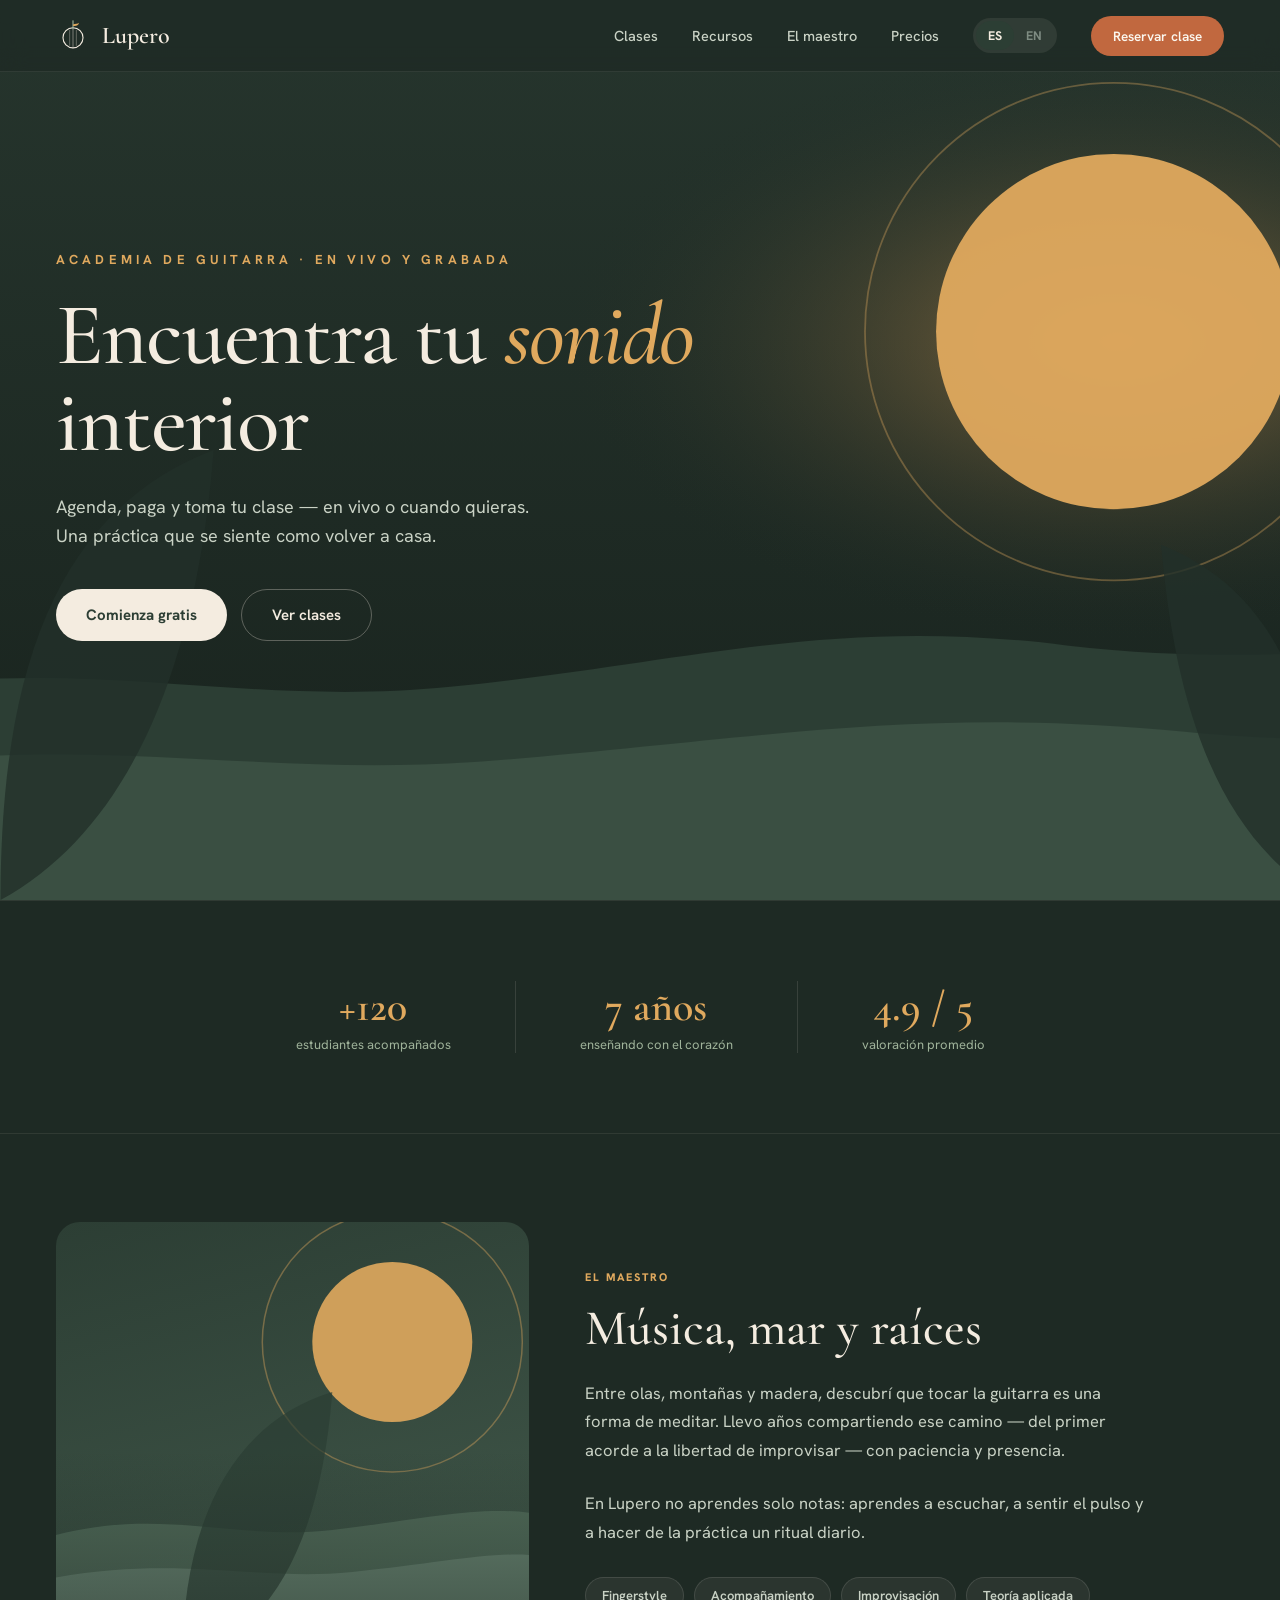
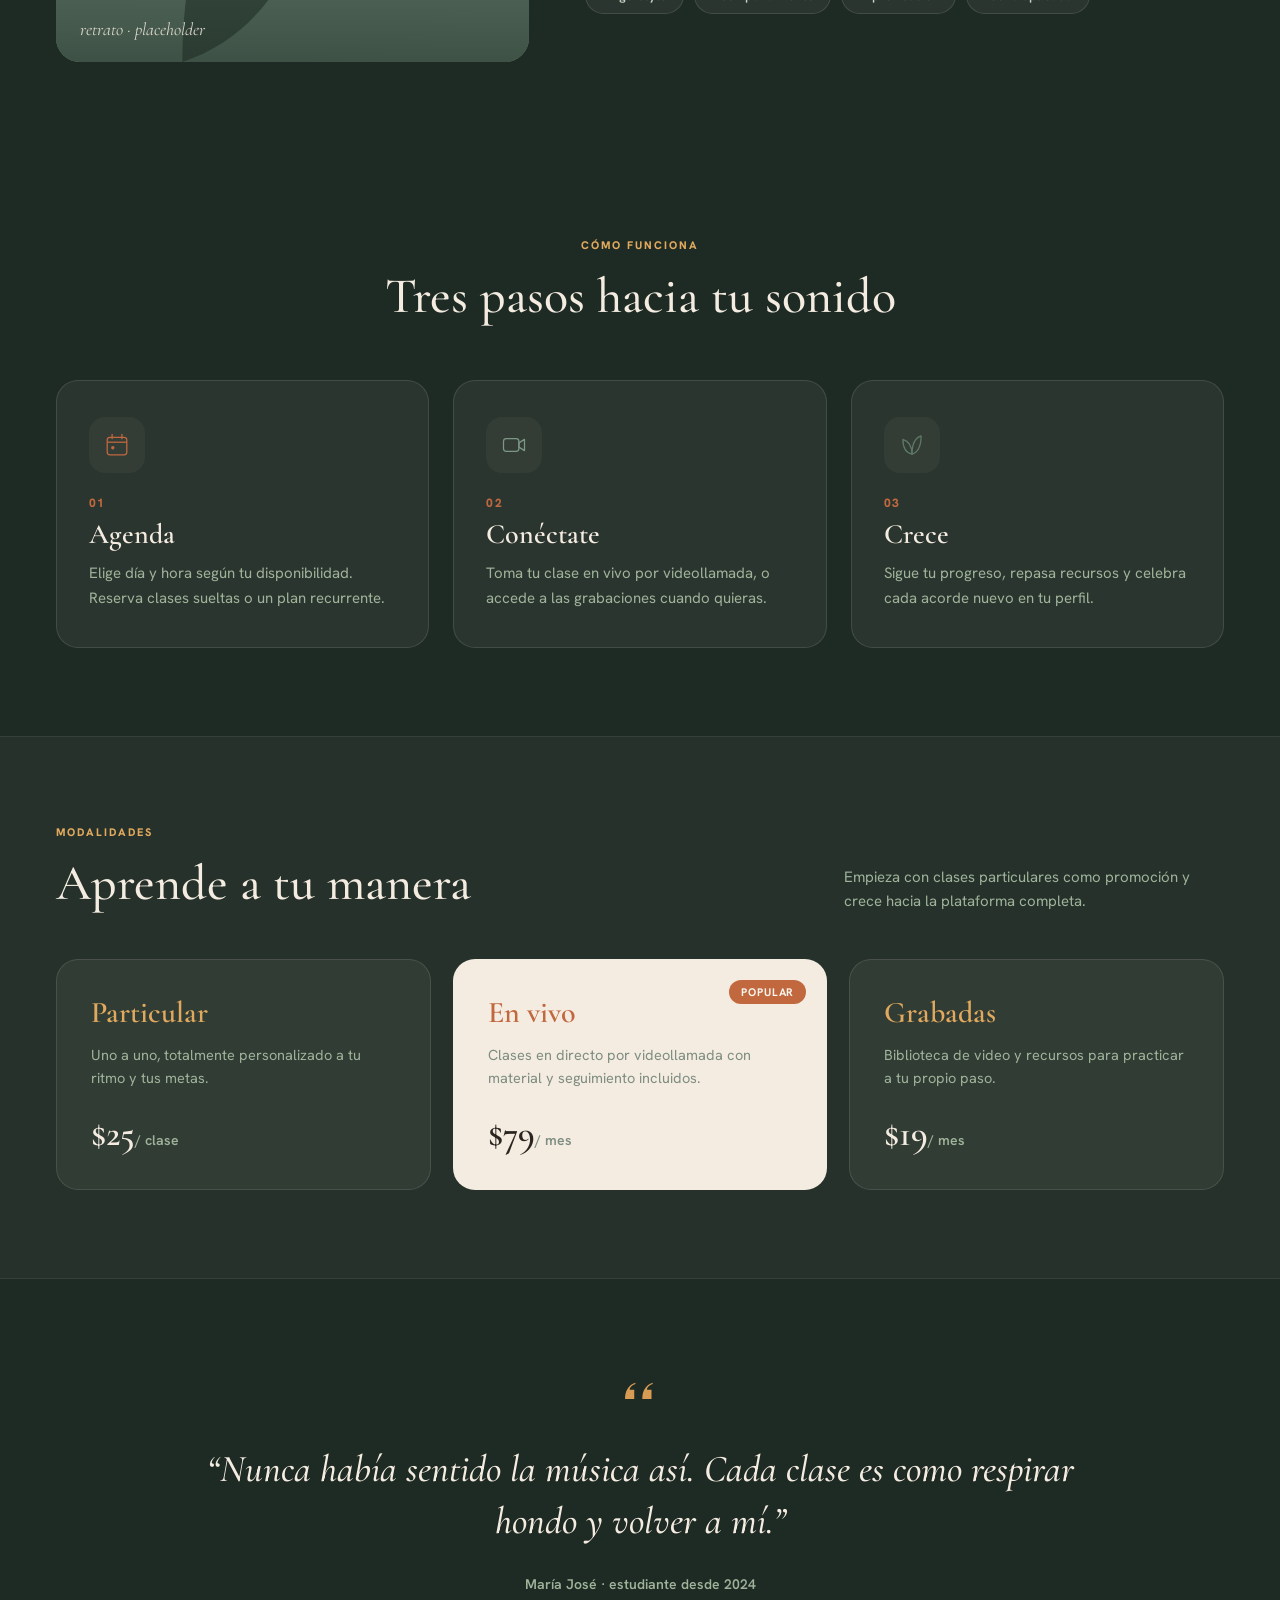
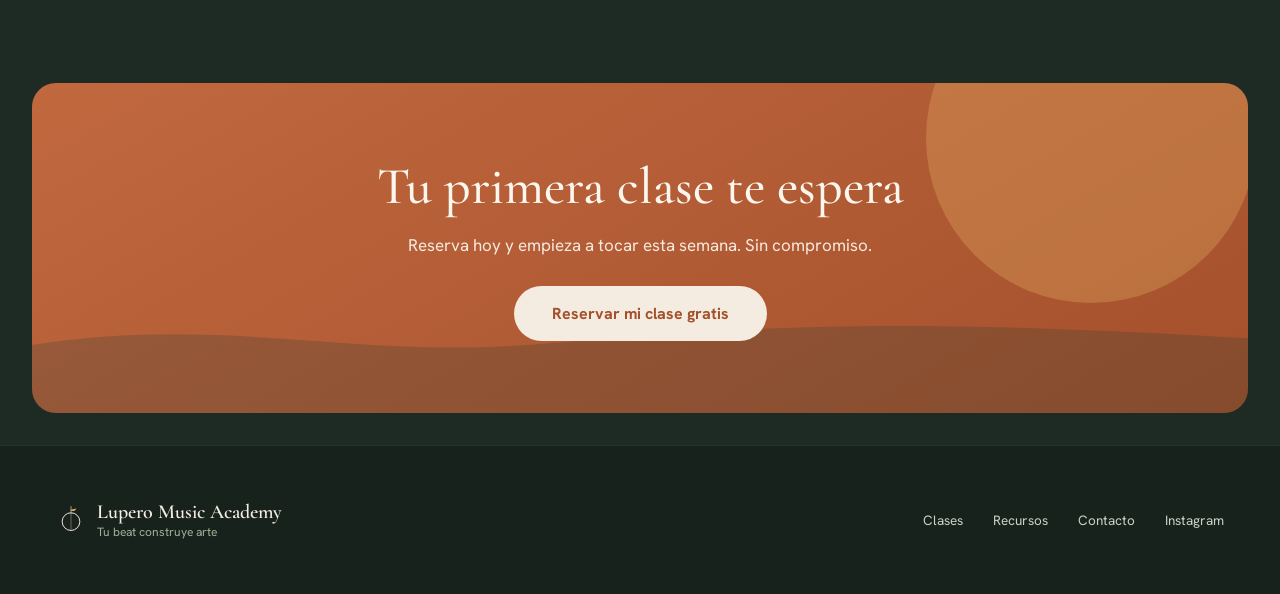
==== index.html @ b9623d36 "Initial commit: Lupero Music Academy static site HTML/CSS/JS landing page with SPA-like navigation, " ====
<!DOCTYPE html>
<html lang="es">
<head>
  <meta charset="utf-8">
  <meta name="viewport" content="width=device-width, initial-scale=1">
  <title>Lupero Music Academy</title>
  <link rel="preconnect" href="https://fonts.googleapis.com">
  <link rel="preconnect" href="https://fonts.gstatic.com" crossorigin>
  <link href="https://fonts.googleapis.com/css2?family=Cormorant+Garamond:ital,wght@0,400;0,500;0,600;0,700;1,400;1,500;1,600&family=Hanken+Grotesk:wght@400;500;600;700;800&display=swap" rel="stylesheet">
  <link rel="stylesheet" href="css/variables.css">
  <link rel="stylesheet" href="css/base.css">
  <link rel="stylesheet" href="css/layout.css">
  <link rel="stylesheet" href="css/landing.css">
  <link rel="stylesheet" href="css/app.css">
  <link rel="stylesheet" href="css/live.css">
  <link rel="stylesheet" href="css/responsive.css">
</head>
<body>

<!-- ═══════════════════════════════════════════════════════════
     SCREEN 1: LANDING
     ═══════════════════════════════════════════════════════════ -->
<section id="screen-landing" class="screen active">

  <!-- Top Nav -->
  <nav class="top-nav">
    <div class="top-nav__brand" data-nav="landing">
      <svg width="34" height="34" viewBox="0 0 56 56" fill="none">
        <circle cx="28" cy="31" r="16.5" stroke="#F4ECE0" stroke-width="1.8"/>
        <line x1="28" y1="16" x2="28" y2="46" stroke="#F4ECE0" stroke-width="1.2" opacity=".6"/>
        <line x1="22.5" y1="18" x2="22.5" y2="44" stroke="#F4ECE0" stroke-width="1.2" opacity=".45"/>
        <line x1="33.5" y1="18" x2="33.5" y2="44" stroke="#F4ECE0" stroke-width="1.2" opacity=".45"/>
        <path d="M28 16 C28 9 28 5 28 3" stroke="#9FB39A" stroke-width="1.8" stroke-linecap="round"/>
        <path d="M28 9 C32 7 36 8 38 6 C37 11 32 12 28 11Z" fill="#E0A95E"/>
      </svg>
      <span class="top-nav__brand-text">Lupero</span>
    </div>
    <div class="top-nav__links">
      <a href="#" data-nav="dashboard" data-i18n="nav.clases">Clases</a>
      <a href="#" data-nav="recursos" data-i18n="nav.recursos">Recursos</a>
      <a href="#" data-i18n="nav.maestro">El maestro</a>
      <a href="#" data-i18n="nav.precios">Precios</a>
      <div class="lang-toggle">
        <span class="lang-toggle__btn active" data-lang="es">ES</span>
        <span class="lang-toggle__btn" data-lang="en">EN</span>
      </div>
      <a href="#" class="top-nav__cta" data-nav="agendar" data-i18n="nav.reservar">Reservar clase</a>
    </div>
  </nav>

  <!-- Hero -->
  <div class="hero">
    <svg class="hero__bg" viewBox="0 0 1440 760" preserveAspectRatio="xMidYMid slice">
      <defs>
        <radialGradient id="hero-glow" cx="78%" cy="38%" r="55%">
          <stop offset="0%" stop-color="#D89B53" stop-opacity=".55"/>
          <stop offset="60%" stop-color="#1E2A24" stop-opacity="0"/>
        </radialGradient>
        <linearGradient id="hero-grad" x1="0" y1="0" x2="0" y2="1">
          <stop offset="0%" stop-color="#26352D"/>
          <stop offset="100%" stop-color="#18221D"/>
        </linearGradient>
      </defs>
      <rect width="1440" height="760" fill="url(#hero-grad)"/>
      <rect width="1440" height="760" fill="url(#hero-glow)"/>
      <circle cx="1120" cy="280" r="150" fill="#E0A95E" opacity=".95" style="animation: lpBreathe 6s ease infinite"/>
      <circle cx="1120" cy="280" r="210" fill="none" stroke="#E0A95E" stroke-width="1.5" opacity=".35"/>
      <path d="M0 600 C220 540 360 600 560 580 C760 560 880 520 1080 545 C1240 564 1340 540 1440 560 L1440 760 L0 760Z" fill="#2C3E34"/>
      <path d="M0 660 C240 610 380 660 600 642 C820 624 960 596 1180 618 C1320 632 1380 615 1440 628 L1440 760 L0 760Z" fill="#3A4F42"/>
      <g opacity=".8">
        <path d="M180 760 C180 560 230 430 360 380 C346 560 290 700 180 760Z" fill="#22302A" style="animation: lpDrift 8s ease infinite"/>
        <path d="M1300 760 C1300 600 1260 500 1160 460 C1172 600 1210 710 1300 760Z" fill="#22302A" style="animation: lpDrift 10s ease infinite reverse"/>
      </g>
    </svg>
    <div class="hero__content">
      <div class="hero__label" data-i18n="hero.label">Academia de guitarra · en vivo y grabada</div>
      <h1 class="hero__title" data-i18n-html="hero.title">Encuentra tu <em>sonido</em> interior</h1>
      <p class="hero__desc" data-i18n="hero.desc">Agenda, paga y toma tu clase — en vivo o cuando quieras. Una práctica que se siente como volver a casa.</p>
      <div class="hero__actions">
        <button class="btn-secondary" data-nav="agendar" data-i18n="hero.cta1">Comienza gratis</button>
        <button class="btn-outline" data-nav="dashboard" data-i18n="hero.cta2">Ver clases</button>
      </div>
    </div>
  </div>

  <!-- Trust Strip -->
  <div class="trust-strip">
    <div class="trust-strip__item">
      <div class="trust-strip__number" data-i18n="trust.students">+120</div>
      <div class="trust-strip__label" data-i18n="trust.students.label">estudiantes acompañados</div>
    </div>
    <div class="trust-strip__divider"></div>
    <div class="trust-strip__item">
      <div class="trust-strip__number" data-i18n="trust.years">7 años</div>
      <div class="trust-strip__label" data-i18n="trust.years.label">enseñando con el corazón</div>
    </div>
    <div class="trust-strip__divider"></div>
    <div class="trust-strip__item">
      <div class="trust-strip__number" data-i18n="trust.rating">4.9 / 5</div>
      <div class="trust-strip__label" data-i18n="trust.rating.label">valoración promedio</div>
    </div>
  </div>

  <!-- About the Teacher -->
  <div class="about">
    <div class="about__image">
      <svg viewBox="0 0 520 440" preserveAspectRatio="xMidYMid slice">
        <circle cx="360" cy="120" r="80" fill="#E0A95E" opacity=".9"/>
        <circle cx="360" cy="120" r="130" fill="none" stroke="#E0A95E" stroke-width="1.5" opacity=".4"/>
        <path d="M0 320 C120 280 200 320 300 308 C400 296 460 280 520 295 L520 440 L0 440Z" fill="#5E7A66" opacity=".6"/>
        <path d="M0 360 C140 330 220 360 320 350 C420 340 470 326 520 336 L520 440 L0 440Z" fill="#7C9885" opacity=".55"/>
        <path d="M150 440 C150 300 200 200 300 170 C288 320 240 410 150 440Z" fill="#2C3E34" opacity=".7"/>
      </svg>
      <div class="about__image-overlay"></div>
      <div class="about__image-caption">retrato · placeholder</div>
    </div>
    <div>
      <div class="label-upper about__label" data-i18n="about.label">El maestro</div>
      <h2 class="about__title" data-i18n="about.title">Música, mar y raíces</h2>
      <p class="about__text" data-i18n="about.p1">Entre olas, montañas y madera, descubrí que tocar la guitarra es una forma de meditar. Llevo años compartiendo ese camino — del primer acorde a la libertad de improvisar — con paciencia y presencia.</p>
      <p class="about__text" data-i18n="about.p2">En Lupero no aprendes solo notas: aprendes a escuchar, a sentir el pulso y a hacer de la práctica un ritual diario.</p>
      <div class="about__tags">
        <span class="about__tag" data-i18n="about.tag1">Fingerstyle</span>
        <span class="about__tag" data-i18n="about.tag2">Acompañamiento</span>
        <span class="about__tag" data-i18n="about.tag3">Improvisación</span>
        <span class="about__tag" data-i18n="about.tag4">Teoría aplicada</span>
      </div>
    </div>
  </div>

  <!-- How it works -->
  <div class="how-it-works">
    <div class="how-it-works__header">
      <div class="label-upper how-it-works__label" data-i18n="how.label">Cómo funciona</div>
      <h2 class="how-it-works__title" data-i18n="how.title">Tres pasos hacia tu sonido</h2>
    </div>
    <div class="how-it-works__grid">
      <div class="step-card">
        <div class="step-card__icon">
          <svg width="28" height="28" viewBox="0 0 40 40" fill="none"><rect x="6" y="9" width="28" height="25" rx="4" stroke="#C1683F" stroke-width="1.8"/><line x1="6" y1="16" x2="34" y2="16" stroke="#C1683F" stroke-width="1.8"/><circle cx="14" cy="24" r="2.4" fill="#C1683F"/><line x1="13" y1="5" x2="13" y2="11" stroke="#C1683F" stroke-width="1.8" stroke-linecap="round"/><line x1="27" y1="5" x2="27" y2="11" stroke="#C1683F" stroke-width="1.8" stroke-linecap="round"/></svg>
        </div>
        <div class="section-number">01</div>
        <h3 class="step-card__title" data-i18n="how.step1.title">Agenda</h3>
        <p class="step-card__text" data-i18n="how.step1.text">Elige día y hora según tu disponibilidad. Reserva clases sueltas o un plan recurrente.</p>
      </div>
      <div class="step-card">
        <div class="step-card__icon">
          <svg width="28" height="28" viewBox="0 0 40 40" fill="none"><rect x="5" y="11" width="22" height="18" rx="4" stroke="#7C9885" stroke-width="1.8"/><path d="M27 17 L35 12 V28 L27 23Z" stroke="#7C9885" stroke-width="1.8" stroke-linejoin="round"/></svg>
        </div>
        <div class="section-number">02</div>
        <h3 class="step-card__title" data-i18n="how.step2.title">Conéctate</h3>
        <p class="step-card__text" data-i18n="how.step2.text">Toma tu clase en vivo por videollamada, o accede a las grabaciones cuando quieras.</p>
      </div>
      <div class="step-card">
        <div class="step-card__icon">
          <svg width="28" height="28" viewBox="0 0 40 40" fill="none"><path d="M20 33 C20 19 24 10 33 7 C33 20 29 30 20 33Z" stroke="#5E7A66" stroke-width="1.8" stroke-linejoin="round"/><path d="M20 33 C20 23 16 15 7 12 C7 24 11 31 20 33Z" stroke="#5E7A66" stroke-width="1.8" stroke-linejoin="round"/></svg>
        </div>
        <div class="section-number">03</div>
        <h3 class="step-card__title" data-i18n="how.step3.title">Crece</h3>
        <p class="step-card__text" data-i18n="how.step3.text">Sigue tu progreso, repasa recursos y celebra cada acorde nuevo en tu perfil.</p>
      </div>
    </div>
  </div>

  <!-- Pricing -->
  <div class="pricing">
    <div class="pricing__inner">
      <div class="pricing__header">
        <div>
          <div class="label-upper pricing__label" data-i18n="pricing.label">Modalidades</div>
          <h2 class="pricing__title" data-i18n="pricing.title">Aprende a tu manera</h2>
        </div>
        <p class="pricing__subtitle" data-i18n="pricing.subtitle">Empieza con clases particulares como promoción y crece hacia la plataforma completa.</p>
      </div>
      <div class="pricing__grid">
        <div class="price-card">
          <div class="price-card__name" data-i18n="pricing.particular">Particular</div>
          <p class="price-card__desc" data-i18n="pricing.particular.desc">Uno a uno, totalmente personalizado a tu ritmo y tus metas.</p>
          <div class="price-card__price"><span data-i18n="pricing.particular.price">$25</span><span class="price-card__period" data-i18n="pricing.particular.period"> / clase</span></div>
        </div>
        <div class="price-card price-card--featured">
          <span class="price-card__badge" data-i18n="pricing.live.badge">POPULAR</span>
          <div class="price-card__name" data-i18n="pricing.live">En vivo</div>
          <p class="price-card__desc" data-i18n="pricing.live.desc">Clases en directo por videollamada con material y seguimiento incluidos.</p>
          <div class="price-card__price"><span data-i18n="pricing.live.price">$79</span><span class="price-card__period" data-i18n="pricing.live.period"> / mes</span></div>
        </div>
        <div class="price-card">
          <div class="price-card__name" data-i18n="pricing.recorded">Grabadas</div>
          <p class="price-card__desc" data-i18n="pricing.recorded.desc">Biblioteca de video y recursos para practicar a tu propio paso.</p>
          <div class="price-card__price"><span data-i18n="pricing.recorded.price">$19</span><span class="price-card__period" data-i18n="pricing.recorded.period"> / mes</span></div>
        </div>
      </div>
    </div>
  </div>

  <!-- Testimonial -->
  <div class="testimonial">
    <svg class="testimonial__quote-icon" width="46" height="46" viewBox="0 0 40 40" fill="none"><path d="M16 12 C10 14 7 19 7 26 H15 V18 H11 C11 16 13 14 16 13Z M31 12 C25 14 22 19 22 26 H30 V18 H26 C26 16 28 14 31 13Z" fill="#D89B53"/></svg>
    <p class="testimonial__text" data-i18n="testimonial.text">"Nunca había sentido la música así. Cada clase es como respirar hondo y volver a mí."</p>
    <div class="testimonial__author" data-i18n="testimonial.author">María José · estudiante desde 2024</div>
  </div>

  <!-- CTA Banner -->
  <div class="cta-banner">
    <svg class="cta-banner__bg" viewBox="0 0 1376 360" preserveAspectRatio="xMidYMid slice"><circle cx="1180" cy="60" r="180" fill="#E0A95E" opacity=".35"/><path d="M0 290 C220 250 360 300 560 286 C760 272 900 250 1376 280 L1376 360 L0 360Z" fill="#2C3E34" opacity=".25"/></svg>
    <div class="cta-banner__content">
      <h2 class="cta-banner__title" data-i18n="cta.title">Tu primera clase te espera</h2>
      <p class="cta-banner__desc" data-i18n="cta.desc">Reserva hoy y empieza a tocar esta semana. Sin compromiso.</p>
      <button class="btn-secondary" data-nav="agendar" data-i18n="cta.btn">Reservar mi clase gratis</button>
    </div>
  </div>

  <!-- Footer -->
  <footer class="footer">
    <div class="footer__brand">
      <svg width="30" height="30" viewBox="0 0 56 56" fill="none"><circle cx="28" cy="31" r="16.5" stroke="#F4ECE0" stroke-width="1.8"/><line x1="28" y1="16" x2="28" y2="46" stroke="#F4ECE0" stroke-width="1.2" opacity=".55"/><path d="M28 16 C28 9 28 5 28 3" stroke="#9FB39A" stroke-width="1.8" stroke-linecap="round"/><path d="M28 9 C32 7 36 8 38 6 C37 11 32 12 28 11Z" fill="#E0A95E"/></svg>
      <div>
        <div class="footer__brand-name">Lupero Music Academy</div>
        <div class="footer__brand-tagline" data-i18n="footer.tagline">Tu beat construye arte</div>
      </div>
    </div>
    <div class="footer__links">
      <a href="#" data-nav="dashboard" data-i18n="footer.clases">Clases</a>
      <a href="#" data-nav="recursos" data-i18n="footer.recursos">Recursos</a>
      <a href="#" data-i18n="footer.contacto">Contacto</a>
      <a href="#" data-i18n="footer.instagram">Instagram</a>
    </div>
  </footer>
</section>

<!-- ═══════════════════════════════════════════════════════════
     SIDEBAR TEMPLATE (reused via copy)
     ═══════════════════════════════════════════════════════════ -->

<!-- ═══════════════════════════════════════════════════════════
     SCREEN 2: DASHBOARD
     ═══════════════════════════════════════════════════════════ -->
<section id="screen-dashboard" class="screen">
  <div class="app-layout">
    <!-- Sidebar -->
    <aside class="sidebar">
      <div class="sidebar__brand" data-nav="landing">
        <svg width="28" height="28" viewBox="0 0 56 56" fill="none"><circle cx="28" cy="31" r="16.5" stroke="#F4ECE0" stroke-width="2"/><line x1="28" y1="16" x2="28" y2="46" stroke="#F4ECE0" stroke-width="1.4" opacity=".55"/><path d="M28 16 C28 9 28 5 28 3" stroke="#9FB39A" stroke-width="2" stroke-linecap="round"/><path d="M28 9 C32 7 36 8 38 6 C37 11 32 12 28 11Z" fill="#E0A95E"/></svg>
        <span class="sidebar__brand-text">Lupero</span>
      </div>
      <div class="sidebar__item active" data-screen="dashboard">
        <svg viewBox="0 0 24 24" fill="none" stroke="currentColor" stroke-width="1.7" stroke-linejoin="round"><path d="M4 11 12 4l8 7v8a1 1 0 01-1 1h-4v-6H9v6H5a1 1 0 01-1-1z"/></svg>
        <span data-i18n="sidebar.inicio">Inicio</span>
      </div>
      <div class="sidebar__item" data-screen="agendar">
        <svg viewBox="0 0 24 24" fill="none" stroke="currentColor" stroke-width="1.7"><rect x="4" y="5" width="16" height="16" rx="3"/><path d="M4 9h16M8 3v4M16 3v4"/></svg>
        <span data-i18n="sidebar.agendar">Agendar</span>
      </div>
      <div class="sidebar__item" data-screen="mis-clases">
        <svg viewBox="0 0 24 24" fill="none" stroke="currentColor" stroke-width="1.7"><circle cx="12" cy="12" r="8"/><path d="M12 8v4l3 2"/></svg>
        <span data-i18n="sidebar.misClases">Mis clases</span>
      </div>
      <div class="sidebar__item" data-screen="recursos">
        <svg viewBox="0 0 24 24" fill="none" stroke="currentColor" stroke-width="1.7"><path d="M4 5h11a2 2 0 012 2v12H6a2 2 0 01-2-2z"/><path d="M8 9h6M8 13h6"/></svg>
        <span data-i18n="sidebar.recursos">Recursos</span>
      </div>
      <div class="sidebar__item" data-screen="progreso">
        <svg viewBox="0 0 24 24" fill="none" stroke="currentColor" stroke-width="1.7"><path d="M4 19V9M10 19V5M16 19v-7M22 19H2"/></svg>
        <span data-i18n="sidebar.progreso">Progreso</span>
      </div>
      <div class="sidebar__lang">
        <div class="lang-toggle">
          <span class="lang-toggle__btn active" data-lang="es">ES</span>
          <span class="lang-toggle__btn" data-lang="en">EN</span>
        </div>
      </div>
      <div class="sidebar__user">
        <div class="sidebar__avatar"></div>
        <div>
          <div class="sidebar__user-name">Camila R.</div>
          <div class="sidebar__user-level">Nivel · Intermedio</div>
        </div>
      </div>
    </aside>

    <!-- Main content -->
    <main class="app-main">
      <div class="dash__header">
        <div>
          <div class="dash__greeting" data-i18n="dash.greeting">Hola, Camila</div>
          <div class="dash__streak-msg" data-i18n-html="dash.streak">Llevas <b>12 días</b> seguidos practicando. Sigue así.</div>
        </div>
        <div class="dash__streak-badge">
          <span class="dash__streak-dot"></span>
          <span data-i18n="dash.streakBadge">Racha de 12 días</span>
        </div>
      </div>

      <!-- Next class -->
      <div class="next-class">
        <svg class="next-class__bg" viewBox="0 0 700 200" preserveAspectRatio="xMidYMid slice"><circle cx="600" cy="40" r="70" fill="#E0A95E" opacity=".5"/></svg>
        <div class="next-class__info">
          <div class="next-class__label" data-i18n="dash.nextLabel">Próxima clase · en vivo</div>
          <div class="next-class__title" data-i18n="dash.nextTitle">Fingerstyle — patrones de viaje</div>
          <div class="next-class__meta" data-i18n="dash.nextMeta">Hoy · 6:00 pm · 45 min</div>
        </div>
        <div class="next-class__cta">
          <button class="btn-primary" data-nav="live" data-i18n="dash.nextCta">Entrar a la clase</button>
        </div>
      </div>

      <!-- Stats -->
      <div class="stats-grid">
        <div class="stat-card">
          <div class="stat-card__label" data-i18n="dash.hours">HORAS PRACTICADAS</div>
          <div class="stat-card__value">38.5</div>
        </div>
        <div class="stat-card">
          <div class="stat-card__label" data-i18n="dash.songs">CANCIONES</div>
          <div class="stat-card__value">7</div>
        </div>
        <div class="stat-card">
          <div class="stat-card__label" data-i18n="dash.level">PROGRESO DEL NIVEL</div>
          <div class="stat-card__bar-wrap">
            <div class="stat-card__bar"><div class="stat-card__bar-fill" style="width:64%"></div></div>
            <span class="stat-card__bar-label">64%</span>
          </div>
        </div>
      </div>

      <!-- Continue learning -->
      <div class="continue__header">
        <div class="continue__title" data-i18n="dash.continueTitle">Continúa donde quedaste</div>
        <span class="continue__link" data-nav="recursos" data-i18n="dash.continueLink">Ver todo →</span>
      </div>
      <div class="continue__grid">
        <div class="lesson-card" data-nav="recursos">
          <div class="lesson-card__thumb" style="background:linear-gradient(135deg,#7C9885,#5E7A66)">
            <svg width="34" height="34" viewBox="0 0 24 24" fill="#FBF7EF"><path d="M8 5v14l11-7z"/></svg>
          </div>
          <div class="lesson-card__body">
            <div class="lesson-card__name" data-i18n="dash.lesson1">Ritmo y rasgueo</div>
            <div class="lesson-card__progress" data-i18n="dash.lesson1.progress">Lección 4 de 8</div>
          </div>
        </div>
        <div class="lesson-card" data-nav="recursos">
          <div class="lesson-card__thumb" style="background:linear-gradient(135deg,#C1683F,#D89B53)">
            <svg width="34" height="34" viewBox="0 0 24 24" fill="#FBF7EF"><path d="M8 5v14l11-7z"/></svg>
          </div>
          <div class="lesson-card__body">
            <div class="lesson-card__name" data-i18n="dash.lesson2">Acordes con cejilla</div>
            <div class="lesson-card__progress" data-i18n="dash.lesson2.progress">Lección 2 de 6</div>
          </div>
        </div>
        <div class="lesson-card" data-nav="recursos">
          <div class="lesson-card__thumb" style="background:linear-gradient(135deg,#2C3E34,#42594B)">
            <svg width="34" height="34" viewBox="0 0 24 24" fill="#FBF7EF"><path d="M8 5v14l11-7z"/></svg>
          </div>
          <div class="lesson-card__body">
            <div class="lesson-card__name" data-i18n="dash.lesson3">Escala pentatónica</div>
            <div class="lesson-card__progress" data-i18n="dash.lesson3.progress">Lección 1 de 5</div>
          </div>
        </div>
      </div>
    </main>
  </div>

  <!-- Mobile tabs -->
  <div class="mobile-tabs">
    <div class="mobile-tab active" data-screen="dashboard">
      <svg viewBox="0 0 24 24" fill="none" stroke="currentColor" stroke-width="1.8" stroke-linejoin="round"><path d="M4 11 12 4l8 7v8a1 1 0 01-1 1h-4v-6H9v6H5a1 1 0 01-1-1z"/></svg>
      <span data-i18n="mobile.inicio">Inicio</span>
    </div>
    <div class="mobile-tab" data-screen="agendar">
      <svg viewBox="0 0 24 24" fill="none" stroke="currentColor" stroke-width="1.8"><rect x="4" y="5" width="16" height="16" rx="3"/><path d="M4 9h16M8 3v4M16 3v4"/></svg>
      <span data-i18n="mobile.agendar">Agendar</span>
    </div>
    <div class="mobile-tab" data-screen="recursos">
      <svg viewBox="0 0 24 24" fill="none" stroke="currentColor" stroke-width="1.8"><path d="M4 5h11a2 2 0 012 2v12H6a2 2 0 01-2-2z"/><path d="M8 9h6M8 13h6"/></svg>
      <span data-i18n="mobile.recursos">Recursos</span>
    </div>
    <div class="mobile-tab" data-screen="progreso">
      <svg viewBox="0 0 24 24" fill="none" stroke="currentColor" stroke-width="1.8"><circle cx="12" cy="8" r="4"/><path d="M4 21c0-4 4-6 8-6s8 2 8 6"/></svg>
      <span data-i18n="mobile.perfil">Perfil</span>
    </div>
  </div>
</section>

<!-- ═══════════════════════════════════════════════════════════
     SCREEN 3: AGENDAR
     ═══════════════════════════════════════════════════════════ -->
<section id="screen-agendar" class="screen">
  <div class="app-layout">
    <aside class="sidebar">
      <div class="sidebar__brand" data-nav="landing">
        <svg width="28" height="28" viewBox="0 0 56 56" fill="none"><circle cx="28" cy="31" r="16.5" stroke="#F4ECE0" stroke-width="2"/><line x1="28" y1="16" x2="28" y2="46" stroke="#F4ECE0" stroke-width="1.4" opacity=".55"/><path d="M28 16 C28 9 28 5 28 3" stroke="#9FB39A" stroke-width="2" stroke-linecap="round"/><path d="M28 9 C32 7 36 8 38 6 C37 11 32 12 28 11Z" fill="#E0A95E"/></svg>
        <span class="sidebar__brand-text">Lupero</span>
      </div>
      <div class="sidebar__item" data-screen="dashboard"><svg viewBox="0 0 24 24" fill="none" stroke="currentColor" stroke-width="1.7" stroke-linejoin="round"><path d="M4 11 12 4l8 7v8a1 1 0 01-1 1h-4v-6H9v6H5a1 1 0 01-1-1z"/></svg><span data-i18n="sidebar.inicio">Inicio</span></div>
      <div class="sidebar__item active" data-screen="agendar"><svg viewBox="0 0 24 24" fill="none" stroke="currentColor" stroke-width="1.7"><rect x="4" y="5" width="16" height="16" rx="3"/><path d="M4 9h16M8 3v4M16 3v4"/></svg><span data-i18n="sidebar.agendar">Agendar</span></div>
      <div class="sidebar__item" data-screen="mis-clases"><svg viewBox="0 0 24 24" fill="none" stroke="currentColor" stroke-width="1.7"><circle cx="12" cy="12" r="8"/><path d="M12 8v4l3 2"/></svg><span data-i18n="sidebar.misClases">Mis clases</span></div>
      <div class="sidebar__item" data-screen="recursos"><svg viewBox="0 0 24 24" fill="none" stroke="currentColor" stroke-width="1.7"><path d="M4 5h11a2 2 0 012 2v12H6a2 2 0 01-2-2z"/><path d="M8 9h6M8 13h6"/></svg><span data-i18n="sidebar.recursos">Recursos</span></div>
      <div class="sidebar__item" data-screen="progreso"><svg viewBox="0 0 24 24" fill="none" stroke="currentColor" stroke-width="1.7"><path d="M4 19V9M10 19V5M16 19v-7M22 19H2"/></svg><span data-i18n="sidebar.progreso">Progreso</span></div>
      <div class="sidebar__lang"><div class="lang-toggle"><span class="lang-toggle__btn active" data-lang="es">ES</span><span class="lang-toggle__btn" data-lang="en">EN</span></div></div>
      <div class="sidebar__user"><div class="sidebar__avatar"></div><div><div class="sidebar__user-name">Camila R.</div><div class="sidebar__user-level">Nivel · Intermedio</div></div></div>
    </aside>

    <main class="app-main">
      <div class="agendar__layout">
        <div class="agendar__calendar">
          <div class="agendar__title" data-i18n="agendar.title">Reserva tu clase</div>
          <div class="agendar__subtitle" data-i18n="agendar.subtitle">Clase particular · 45 minutos · por videollamada</div>
          <div class="label-upper agendar__week-label" data-i18n="agendar.weekLabel">Junio 2026 · Semana</div>
          <div class="agendar__days">
            <div class="day-chip"><div class="day-chip__label" data-i18n="day.lun">Lun</div><div class="day-chip__num">12</div></div>
            <div class="day-chip"><div class="day-chip__label" data-i18n="day.mar">Mar</div><div class="day-chip__num">13</div></div>
            <div class="day-chip selected"><div class="day-chip__label" data-i18n="day.mie">Mié</div><div class="day-chip__num">14</div></div>
            <div class="day-chip"><div class="day-chip__label" data-i18n="day.jue">Jue</div><div class="day-chip__num">15</div></div>
            <div class="day-chip"><div class="day-chip__label" data-i18n="day.vie">Vie</div><div class="day-chip__num">16</div></div>
            <div class="day-chip"><div class="day-chip__label" data-i18n="day.sab">Sáb</div><div class="day-chip__num">17</div></div>
          </div>
          <div class="label-upper agendar__slots-label" data-i18n="agendar.slotsLabel">Horarios disponibles</div>
          <div class="agendar__slots">
            <div class="slot-chip" data-slot="s1">08:00</div>
            <div class="slot-chip disabled" data-slot="s2">09:30</div>
            <div class="slot-chip selected" data-slot="s3">11:00</div>
            <div class="slot-chip" data-slot="s4">14:00</div>
            <div class="slot-chip" data-slot="s5">16:30</div>
            <div class="slot-chip disabled" data-slot="s6">18:00</div>
          </div>
          <div class="agendar__legend">
            <span class="agendar__legend-item"><span class="agendar__legend-dot" style="background:var(--bg-card);border:1.5px solid var(--border-card)"></span><span data-i18n="agendar.available">Disponible</span></span>
            <span class="agendar__legend-item"><span class="agendar__legend-dot" style="background:rgba(244,236,224,.02);opacity:.5"></span><span data-i18n="agendar.occupied">Ocupado</span></span>
            <span class="agendar__legend-item"><span class="agendar__legend-dot" style="background:var(--arcilla)"></span><span data-i18n="agendar.selected">Seleccionado</span></span>
          </div>
        </div>

        <div class="agendar__summary">
          <div class="summary-panel">
            <div class="summary-panel__title" data-i18n="agendar.summaryTitle">Resumen</div>
            <div class="summary-panel__rows">
              <div class="summary-panel__row"><span class="summary-panel__row-label" data-i18n="agendar.classType">Clase</span><span class="summary-panel__row-value" data-i18n="agendar.classValue">Particular · 45 min</span></div>
              <div class="summary-panel__row"><span class="summary-panel__row-label" data-i18n="agendar.dateTime">Fecha y hora</span><span class="summary-panel__row-value summary-panel__row-value--accent" id="agendar-sel-label">Mié 14 · 11:00</span></div>
              <div class="summary-panel__row"><span class="summary-panel__row-label" data-i18n="agendar.modality">Modalidad</span><span class="summary-panel__row-value" data-i18n="agendar.modalityValue">Videollamada</span></div>
            </div>
            <div class="summary-panel__divider"><span class="summary-panel__total-label" data-i18n="agendar.total">Total</span><span class="summary-panel__total-price">$25</span></div>
            <div class="summary-panel__actions">
              <div class="summary-panel__payment">
                <svg width="20" height="20" viewBox="0 0 24 24" fill="none" stroke="var(--text-muted)" stroke-width="1.7"><rect x="3" y="6" width="18" height="13" rx="2"/><path d="M3 10h18"/></svg>
                <span class="summary-panel__payment-number">&bull;&bull;&bull;&bull; 4912</span>
                <span class="summary-panel__payment-edit">Editar</span>
              </div>
              <button class="btn-primary" style="width:100%;padding:16px" data-i18n="agendar.confirm">Confirmar y pagar</button>
              <div class="summary-panel__note" data-i18n="agendar.cancelNote">Cancelación gratuita hasta 12 h antes</div>
            </div>
          </div>
        </div>
      </div>
    </main>
  </div>
  <div class="mobile-tabs">
    <div class="mobile-tab" data-screen="dashboard"><svg viewBox="0 0 24 24" fill="none" stroke="currentColor" stroke-width="1.8" stroke-linejoin="round"><path d="M4 11 12 4l8 7v8a1 1 0 01-1 1h-4v-6H9v6H5a1 1 0 01-1-1z"/></svg><span data-i18n="mobile.inicio">Inicio</span></div>
    <div class="mobile-tab active" data-screen="agendar"><svg viewBox="0 0 24 24" fill="none" stroke="currentColor" stroke-width="1.8"><rect x="4" y="5" width="16" height="16" rx="3"/><path d="M4 9h16M8 3v4M16 3v4"/></svg><span data-i18n="mobile.agendar">Agendar</span></div>
    <div class="mobile-tab" data-screen="recursos"><svg viewBox="0 0 24 24" fill="none" stroke="currentColor" stroke-width="1.8"><path d="M4 5h11a2 2 0 012 2v12H6a2 2 0 01-2-2z"/><path d="M8 9h6M8 13h6"/></svg><span data-i18n="mobile.recursos">Recursos</span></div>
    <div class="mobile-tab" data-screen="progreso"><svg viewBox="0 0 24 24" fill="none" stroke="currentColor" stroke-width="1.8"><circle cx="12" cy="8" r="4"/><path d="M4 21c0-4 4-6 8-6s8 2 8 6"/></svg><span data-i18n="mobile.perfil">Perfil</span></div>
  </div>
</section>

<!-- ═══════════════════════════════════════════════════════════
     SCREEN 4: MIS CLASES
     ═══════════════════════════════════════════════════════════ -->
<section id="screen-mis-clases" class="screen">
  <div class="app-layout">
    <aside class="sidebar">
      <div class="sidebar__brand" data-nav="landing"><svg width="28" height="28" viewBox="0 0 56 56" fill="none"><circle cx="28" cy="31" r="16.5" stroke="#F4ECE0" stroke-width="2"/><line x1="28" y1="16" x2="28" y2="46" stroke="#F4ECE0" stroke-width="1.4" opacity=".55"/><path d="M28 16 C28 9 28 5 28 3" stroke="#9FB39A" stroke-width="2" stroke-linecap="round"/><path d="M28 9 C32 7 36 8 38 6 C37 11 32 12 28 11Z" fill="#E0A95E"/></svg><span class="sidebar__brand-text">Lupero</span></div>
      <div class="sidebar__item" data-screen="dashboard"><svg viewBox="0 0 24 24" fill="none" stroke="currentColor" stroke-width="1.7" stroke-linejoin="round"><path d="M4 11 12 4l8 7v8a1 1 0 01-1 1h-4v-6H9v6H5a1 1 0 01-1-1z"/></svg><span data-i18n="sidebar.inicio">Inicio</span></div>
      <div class="sidebar__item" data-screen="agendar"><svg viewBox="0 0 24 24" fill="none" stroke="currentColor" stroke-width="1.7"><rect x="4" y="5" width="16" height="16" rx="3"/><path d="M4 9h16M8 3v4M16 3v4"/></svg><span data-i18n="sidebar.agendar">Agendar</span></div>
      <div class="sidebar__item active" data-screen="mis-clases"><svg viewBox="0 0 24 24" fill="none" stroke="currentColor" stroke-width="1.7"><circle cx="12" cy="12" r="8"/><path d="M12 8v4l3 2"/></svg><span data-i18n="sidebar.misClases">Mis clases</span></div>
      <div class="sidebar__item" data-screen="recursos"><svg viewBox="0 0 24 24" fill="none" stroke="currentColor" stroke-width="1.7"><path d="M4 5h11a2 2 0 012 2v12H6a2 2 0 01-2-2z"/><path d="M8 9h6M8 13h6"/></svg><span data-i18n="sidebar.recursos">Recursos</span></div>
      <div class="sidebar__item" data-screen="progreso"><svg viewBox="0 0 24 24" fill="none" stroke="currentColor" stroke-width="1.7"><path d="M4 19V9M10 19V5M16 19v-7M22 19H2"/></svg><span data-i18n="sidebar.progreso">Progreso</span></div>
      <div class="sidebar__lang"><div class="lang-toggle"><span class="lang-toggle__btn active" data-lang="es">ES</span><span class="lang-toggle__btn" data-lang="en">EN</span></div></div>
      <div class="sidebar__user"><div class="sidebar__avatar"></div><div><div class="sidebar__user-name">Camila R.</div><div class="sidebar__user-level">Nivel · Intermedio</div></div></div>
    </aside>

    <main class="app-main">
      <div class="mis-clases__header">
        <h1 class="mis-clases__title" data-i18n="misClases.title">Mis clases</h1>
        <div class="tab-pills">
          <span class="tab-pill active" data-tab="upcoming" data-i18n="misClases.upcoming">Próximas</span>
          <span class="tab-pill" data-tab="history" data-i18n="misClases.history">Historial</span>
        </div>
      </div>

      <!-- Upcoming -->
      <div class="tab-content active" data-tab="upcoming">
        <div class="clase-card">
          <div class="clase-card__date-box"><div class="clase-card__date-day">16</div><div class="clase-card__date-month">Jun</div></div>
          <div class="clase-card__info"><div class="clase-card__title" data-i18n="dash.nextTitle">Fingerstyle — patrones de viaje</div><div class="clase-card__meta">6:00 pm · 45 min · Videollamada</div></div>
          <span class="clase-card__badge clase-card__badge--upcoming" data-i18n="misClases.upcoming.badge">Próxima</span>
          <button class="btn-primary btn-sm clase-card__action" data-nav="live" data-i18n="misClases.enter" style="padding:10px 20px;font-size:13px">Entrar</button>
        </div>
        <div class="clase-card">
          <div class="clase-card__date-box"><div class="clase-card__date-day">19</div><div class="clase-card__date-month">Jun</div></div>
          <div class="clase-card__info"><div class="clase-card__title">Blues shuffle en E</div><div class="clase-card__meta">4:00 pm · 45 min · Videollamada</div></div>
          <span class="clase-card__badge clase-card__badge--upcoming" data-i18n="misClases.upcoming.badge">Próxima</span>
          <button class="btn-outline clase-card__action" data-i18n="misClases.cancel" style="padding:10px 20px;font-size:13px;border-width:1px">Cancelar</button>
        </div>
        <div class="clase-card">
          <div class="clase-card__date-box"><div class="clase-card__date-day">23</div><div class="clase-card__date-month">Jun</div></div>
          <div class="clase-card__info"><div class="clase-card__title">Acordes con cejilla — práctica</div><div class="clase-card__meta">6:00 pm · 45 min · Videollamada</div></div>
          <span class="clase-card__badge clase-card__badge--upcoming" data-i18n="misClases.upcoming.badge">Próxima</span>
          <button class="btn-outline clase-card__action" data-i18n="misClases.cancel" style="padding:10px 20px;font-size:13px;border-width:1px">Cancelar</button>
        </div>
      </div>

      <!-- History -->
      <div class="tab-content" data-tab="history">
        <div class="clase-card">
          <div class="clase-card__date-box"><div class="clase-card__date-day">12</div><div class="clase-card__date-month">Jun</div></div>
          <div class="clase-card__info"><div class="clase-card__title">Ritmo y rasgueo — nivel 2</div><div class="clase-card__meta">6:00 pm · 45 min</div></div>
          <span class="clase-card__badge clase-card__badge--completed" data-i18n="misClases.completed">Completada</span>
          <button class="btn-outline clase-card__action" data-nav="recursos" data-i18n="misClases.viewNotes" style="padding:10px 20px;font-size:13px;border-width:1px">Ver notas</button>
        </div>
        <div class="clase-card">
          <div class="clase-card__date-box"><div class="clase-card__date-day">9</div><div class="clase-card__date-month">Jun</div></div>
          <div class="clase-card__info"><div class="clase-card__title">Escala pentatónica — intro</div><div class="clase-card__meta">4:00 pm · 45 min</div></div>
          <span class="clase-card__badge clase-card__badge--completed" data-i18n="misClases.completed">Completada</span>
          <button class="btn-outline clase-card__action" data-nav="recursos" data-i18n="misClases.viewNotes" style="padding:10px 20px;font-size:13px;border-width:1px">Ver notas</button>
        </div>
        <div class="clase-card">
          <div class="clase-card__date-box"><div class="clase-card__date-day">5</div><div class="clase-card__date-month">Jun</div></div>
          <div class="clase-card__info"><div class="clase-card__title">Fingerstyle — patrones básicos</div><div class="clase-card__meta">6:00 pm · 45 min</div></div>
          <span class="clase-card__badge clase-card__badge--completed" data-i18n="misClases.completed">Completada</span>
          <button class="btn-outline clase-card__action" data-nav="recursos" data-i18n="misClases.viewNotes" style="padding:10px 20px;font-size:13px;border-width:1px">Ver notas</button>
        </div>
        <div class="clase-card">
          <div class="clase-card__date-box"><div class="clase-card__date-day">2</div><div class="clase-card__date-month">Jun</div></div>
          <div class="clase-card__info"><div class="clase-card__title">Teoría — círculo de quintas</div><div class="clase-card__meta">4:00 pm · 45 min</div></div>
          <span class="clase-card__badge clase-card__badge--cancelled" data-i18n="misClases.cancelled">Cancelada</span>
        </div>
        <div class="clase-card">
          <div class="clase-card__date-box"><div class="clase-card__date-day">29</div><div class="clase-card__date-month">May</div></div>
          <div class="clase-card__info"><div class="clase-card__title">Calentamiento y técnica mano derecha</div><div class="clase-card__meta">6:00 pm · 45 min</div></div>
          <span class="clase-card__badge clase-card__badge--completed" data-i18n="misClases.completed">Completada</span>
          <button class="btn-outline clase-card__action" data-nav="recursos" data-i18n="misClases.viewNotes" style="padding:10px 20px;font-size:13px;border-width:1px">Ver notas</button>
        </div>
      </div>
    </main>
  </div>
  <div class="mobile-tabs">
    <div class="mobile-tab" data-screen="dashboard"><svg viewBox="0 0 24 24" fill="none" stroke="currentColor" stroke-width="1.8" stroke-linejoin="round"><path d="M4 11 12 4l8 7v8a1 1 0 01-1 1h-4v-6H9v6H5a1 1 0 01-1-1z"/></svg><span data-i18n="mobile.inicio">Inicio</span></div>
    <div class="mobile-tab" data-screen="agendar"><svg viewBox="0 0 24 24" fill="none" stroke="currentColor" stroke-width="1.8"><rect x="4" y="5" width="16" height="16" rx="3"/><path d="M4 9h16M8 3v4M16 3v4"/></svg><span data-i18n="mobile.agendar">Agendar</span></div>
    <div class="mobile-tab" data-screen="recursos"><svg viewBox="0 0 24 24" fill="none" stroke="currentColor" stroke-width="1.8"><path d="M4 5h11a2 2 0 012 2v12H6a2 2 0 01-2-2z"/><path d="M8 9h6M8 13h6"/></svg><span data-i18n="mobile.recursos">Recursos</span></div>
    <div class="mobile-tab" data-screen="progreso"><svg viewBox="0 0 24 24" fill="none" stroke="currentColor" stroke-width="1.8"><circle cx="12" cy="8" r="4"/><path d="M4 21c0-4 4-6 8-6s8 2 8 6"/></svg><span data-i18n="mobile.perfil">Perfil</span></div>
  </div>
</section>

<!-- ═══════════════════════════════════════════════════════════
     SCREEN 5: RECURSOS
     ═══════════════════════════════════════════════════════════ -->
<section id="screen-recursos" class="screen">
  <div class="app-layout">
    <aside class="sidebar">
      <div class="sidebar__brand" data-nav="landing"><svg width="28" height="28" viewBox="0 0 56 56" fill="none"><circle cx="28" cy="31" r="16.5" stroke="#F4ECE0" stroke-width="2"/><line x1="28" y1="16" x2="28" y2="46" stroke="#F4ECE0" stroke-width="1.4" opacity=".55"/><path d="M28 16 C28 9 28 5 28 3" stroke="#9FB39A" stroke-width="2" stroke-linecap="round"/><path d="M28 9 C32 7 36 8 38 6 C37 11 32 12 28 11Z" fill="#E0A95E"/></svg><span class="sidebar__brand-text">Lupero</span></div>
      <div class="sidebar__item" data-screen="dashboard"><svg viewBox="0 0 24 24" fill="none" stroke="currentColor" stroke-width="1.7" stroke-linejoin="round"><path d="M4 11 12 4l8 7v8a1 1 0 01-1 1h-4v-6H9v6H5a1 1 0 01-1-1z"/></svg><span data-i18n="sidebar.inicio">Inicio</span></div>
      <div class="sidebar__item" data-screen="agendar"><svg viewBox="0 0 24 24" fill="none" stroke="currentColor" stroke-width="1.7"><rect x="4" y="5" width="16" height="16" rx="3"/><path d="M4 9h16M8 3v4M16 3v4"/></svg><span data-i18n="sidebar.agendar">Agendar</span></div>
      <div class="sidebar__item" data-screen="mis-clases"><svg viewBox="0 0 24 24" fill="none" stroke="currentColor" stroke-width="1.7"><circle cx="12" cy="12" r="8"/><path d="M12 8v4l3 2"/></svg><span data-i18n="sidebar.misClases">Mis clases</span></div>
      <div class="sidebar__item active" data-screen="recursos"><svg viewBox="0 0 24 24" fill="none" stroke="currentColor" stroke-width="1.7"><path d="M4 5h11a2 2 0 012 2v12H6a2 2 0 01-2-2z"/><path d="M8 9h6M8 13h6"/></svg><span data-i18n="sidebar.recursos">Recursos</span></div>
      <div class="sidebar__item" data-screen="progreso"><svg viewBox="0 0 24 24" fill="none" stroke="currentColor" stroke-width="1.7"><path d="M4 19V9M10 19V5M16 19v-7M22 19H2"/></svg><span data-i18n="sidebar.progreso">Progreso</span></div>
      <div class="sidebar__lang"><div class="lang-toggle"><span class="lang-toggle__btn active" data-lang="es">ES</span><span class="lang-toggle__btn" data-lang="en">EN</span></div></div>
      <div class="sidebar__user"><div class="sidebar__avatar"></div><div><div class="sidebar__user-name">Camila R.</div><div class="sidebar__user-level">Nivel · Intermedio</div></div></div>
    </aside>

    <main class="app-main">
      <div class="recursos__header">
        <h1 class="recursos__title" data-i18n="recursos.title">Recursos</h1>
        <div class="recursos__search">
          <svg width="17" height="17" viewBox="0 0 24 24" fill="none" stroke="var(--text-dim)" stroke-width="1.8"><circle cx="11" cy="11" r="7"/><path d="M20 20l-3.5-3.5"/></svg>
          <input class="recursos__search-input" type="text" data-i18n-placeholder="recursos.searchPlaceholder" placeholder="Buscar partituras, tabs…">
        </div>
      </div>
      <div class="filter-pills">
        <span class="filter-pill active" data-filter="todo" data-i18n="recursos.all">Todo</span>
        <span class="filter-pill" data-filter="partitura" data-i18n="recursos.partituras">Partituras</span>
        <span class="filter-pill" data-filter="tab" data-i18n="recursos.tabs">Tabs</span>
        <span class="filter-pill" data-filter="ejercicio" data-i18n="recursos.ejercicios">Ejercicios</span>
        <span class="filter-pill" data-filter="video" data-i18n="recursos.video">Video</span>
        <span class="filter-pill" data-filter="teoria" data-i18n="recursos.teoria">Teoría</span>
      </div>
      <div class="recursos__grid">
        <div class="recurso-card" data-category="partitura" data-recurso-id="romance">
          <div class="recurso-card__thumb" style="background:linear-gradient(135deg,#C1683F,#D89B53)"><svg width="38" height="38" viewBox="0 0 24 24" fill="none" stroke="#FBF7EF" stroke-width="1.6"><path d="M6 3h9l3 3v15H6z"/><path d="M9 9h6M9 13h6M9 17h4"/></svg></div>
          <div class="recurso-card__body"><div class="recurso-card__type">PARTITURA · PDF</div><div class="recurso-card__name">Romance Anónimo</div><div class="recurso-card__meta">Intermedio · 3 págs</div></div>
        </div>
        <div class="recurso-card" data-category="tab" data-recurso-id="blues">
          <div class="recurso-card__thumb" style="background:linear-gradient(135deg,#7C9885,#5E7A66)"><svg width="38" height="38" viewBox="0 0 24 24" fill="none" stroke="#FBF7EF" stroke-width="1.6"><path d="M4 6h16M4 10h16M4 14h16M4 18h10"/></svg></div>
          <div class="recurso-card__body"><div class="recurso-card__type" style="color:var(--salvia)">TAB</div><div class="recurso-card__name">Blues shuffle en E</div><div class="recurso-card__meta">Principiante · 12 compases</div></div>
        </div>
        <div class="recurso-card" data-category="video" data-recurso-id="warmup">
          <div class="recurso-card__thumb" style="background:linear-gradient(135deg,#2C3E34,#42594B)"><svg width="42" height="42" viewBox="0 0 24 24" fill="#FBF7EF"><path d="M8 5v14l11-7z"/></svg></div>
          <div class="recurso-card__body"><div class="recurso-card__type" style="color:var(--text-muted)">VIDEO · 14 MIN</div><div class="recurso-card__name">Calentamiento diario</div><div class="recurso-card__meta">Rutina · todos los niveles</div></div>
        </div>
        <div class="recurso-card" data-category="ejercicio" data-recurso-id="chords">
          <div class="recurso-card__thumb" style="background:linear-gradient(135deg,#D89B53,#C1683F)"><svg width="38" height="38" viewBox="0 0 24 24" fill="none" stroke="#FBF7EF" stroke-width="1.6"><circle cx="12" cy="12" r="9"/><path d="M12 7v5l3 2"/></svg></div>
          <div class="recurso-card__body"><div class="recurso-card__type">EJERCICIO</div><div class="recurso-card__name">Cambios de acorde</div><div class="recurso-card__meta">Metrónomo · 60–90 bpm</div></div>
        </div>
        <div class="recurso-card" data-category="teoria" data-recurso-id="quintas">
          <div class="recurso-card__thumb" style="background:linear-gradient(135deg,#5E7A66,#2C3E34)"><svg width="38" height="38" viewBox="0 0 24 24" fill="none" stroke="#FBF7EF" stroke-width="1.6"><path d="M6 3h9l3 3v15H6z"/><path d="M9 9h6M9 13h6"/></svg></div>
          <div class="recurso-card__body"><div class="recurso-card__type" style="color:var(--salvia)">TEORÍA · PDF</div><div class="recurso-card__name">Círculo de quintas</div><div class="recurso-card__meta">Guía visual · 2 págs</div></div>
        </div>
        <div class="recurso-card" data-category="video" data-recurso-id="fingerstyle-zero">
          <div class="recurso-card__thumb" style="background:linear-gradient(135deg,#C1683F,#7C9885)"><svg width="42" height="42" viewBox="0 0 24 24" fill="#FBF7EF"><path d="M8 5v14l11-7z"/></svg></div>
          <div class="recurso-card__body"><div class="recurso-card__type">VIDEO · 22 MIN</div><div class="recurso-card__name">Fingerstyle desde cero</div><div class="recurso-card__meta">Curso · 8 lecciones</div></div>
        </div>
      </div>
    </main>
  </div>
  <div class="mobile-tabs">
    <div class="mobile-tab" data-screen="dashboard"><svg viewBox="0 0 24 24" fill="none" stroke="currentColor" stroke-width="1.8" stroke-linejoin="round"><path d="M4 11 12 4l8 7v8a1 1 0 01-1 1h-4v-6H9v6H5a1 1 0 01-1-1z"/></svg><span data-i18n="mobile.inicio">Inicio</span></div>
    <div class="mobile-tab" data-screen="agendar"><svg viewBox="0 0 24 24" fill="none" stroke="currentColor" stroke-width="1.8"><rect x="4" y="5" width="16" height="16" rx="3"/><path d="M4 9h16M8 3v4M16 3v4"/></svg><span data-i18n="mobile.agendar">Agendar</span></div>
    <div class="mobile-tab active" data-screen="recursos"><svg viewBox="0 0 24 24" fill="none" stroke="currentColor" stroke-width="1.8"><path d="M4 5h11a2 2 0 012 2v12H6a2 2 0 01-2-2z"/><path d="M8 9h6M8 13h6"/></svg><span data-i18n="mobile.recursos">Recursos</span></div>
    <div class="mobile-tab" data-screen="progreso"><svg viewBox="0 0 24 24" fill="none" stroke="currentColor" stroke-width="1.8"><circle cx="12" cy="8" r="4"/><path d="M4 21c0-4 4-6 8-6s8 2 8 6"/></svg><span data-i18n="mobile.perfil">Perfil</span></div>
  </div>
</section>

<!-- ═══════════════════════════════════════════════════════════
     SCREEN 6: RECURSO PREVIEW
     ═══════════════════════════════════════════════════════════ -->
<section id="screen-recurso-preview" class="screen">
  <div class="app-layout">
    <aside class="sidebar">
      <div class="sidebar__brand" data-nav="landing"><svg width="28" height="28" viewBox="0 0 56 56" fill="none"><circle cx="28" cy="31" r="16.5" stroke="#F4ECE0" stroke-width="2"/><line x1="28" y1="16" x2="28" y2="46" stroke="#F4ECE0" stroke-width="1.4" opacity=".55"/><path d="M28 16 C28 9 28 5 28 3" stroke="#9FB39A" stroke-width="2" stroke-linecap="round"/><path d="M28 9 C32 7 36 8 38 6 C37 11 32 12 28 11Z" fill="#E0A95E"/></svg><span class="sidebar__brand-text">Lupero</span></div>
      <div class="sidebar__item" data-screen="dashboard"><svg viewBox="0 0 24 24" fill="none" stroke="currentColor" stroke-width="1.7" stroke-linejoin="round"><path d="M4 11 12 4l8 7v8a1 1 0 01-1 1h-4v-6H9v6H5a1 1 0 01-1-1z"/></svg><span data-i18n="sidebar.inicio">Inicio</span></div>
      <div class="sidebar__item" data-screen="agendar"><svg viewBox="0 0 24 24" fill="none" stroke="currentColor" stroke-width="1.7"><rect x="4" y="5" width="16" height="16" rx="3"/><path d="M4 9h16M8 3v4M16 3v4"/></svg><span data-i18n="sidebar.agendar">Agendar</span></div>
      <div class="sidebar__item" data-screen="mis-clases"><svg viewBox="0 0 24 24" fill="none" stroke="currentColor" stroke-width="1.7"><circle cx="12" cy="12" r="8"/><path d="M12 8v4l3 2"/></svg><span data-i18n="sidebar.misClases">Mis clases</span></div>
      <div class="sidebar__item active" data-screen="recursos"><svg viewBox="0 0 24 24" fill="none" stroke="currentColor" stroke-width="1.7"><path d="M4 5h11a2 2 0 012 2v12H6a2 2 0 01-2-2z"/><path d="M8 9h6M8 13h6"/></svg><span data-i18n="sidebar.recursos">Recursos</span></div>
      <div class="sidebar__item" data-screen="progreso"><svg viewBox="0 0 24 24" fill="none" stroke="currentColor" stroke-width="1.7"><path d="M4 19V9M10 19V5M16 19v-7M22 19H2"/></svg><span data-i18n="sidebar.progreso">Progreso</span></div>
      <div class="sidebar__lang"><div class="lang-toggle"><span class="lang-toggle__btn active" data-lang="es">ES</span><span class="lang-toggle__btn" data-lang="en">EN</span></div></div>
      <div class="sidebar__user"><div class="sidebar__avatar"></div><div><div class="sidebar__user-name">Camila R.</div><div class="sidebar__user-level">Nivel · Intermedio</div></div></div>
    </aside>

    <main class="app-main">
      <div class="recurso-preview__back" data-nav="recursos" data-i18n="recursoPreview.back">&larr; Recursos</div>

      <!-- Romance Anónimo (default) -->
      <div class="recurso-preview__content-block active" data-recurso="romance">
        <div class="recurso-preview__layout">
          <div class="recurso-preview__main">
            <div class="recurso-preview__header">
              <div class="recurso-preview__type">PARTITURA · PDF</div>
              <h2 class="recurso-preview__title">Romance Anónimo</h2>
              <div class="recurso-preview__meta-row"><span>Intermedio</span><span>3 páginas</span><span>Fingerstyle</span></div>
            </div>
            <div class="recurso-preview__content">
              <div class="recurso-preview__tab-content">
                <div style="font-size:12px;font-weight:800;color:var(--arcilla);letter-spacing:.1em;margin-bottom:12px">TAB · INTRO</div>
                <pre>e|---0---0---0---0---0---0---|
B|-----1-------1-------1----|
G|---0---0---0---0---0---0---|
D|---------------------------|
A|---3-----------------------|
E|---------------------------|

e|---0---0---0---0---0---0---|
B|-----1-------1-------1----|
G|---0---0---2---2---0---0---|
D|---2-----------------------|
A|---------------------------|
E|---------------------------|</pre>
              </div>
            </div>
            <div class="recurso-preview__action">
              <button class="btn-primary" data-i18n="recursoPreview.download">Descargar PDF</button>
            </div>
          </div>
          <div>
            <div class="recurso-preview__sidebar-section">
              <div class="recurso-preview__sidebar-title" data-i18n="recursoPreview.related">Recursos relacionados</div>
              <div class="recurso-preview__related-card" data-nav="recursos"><div class="recurso-preview__related-name">Fingerstyle desde cero</div><div class="recurso-preview__related-meta">Video · 22 min</div></div>
              <div class="recurso-preview__related-card" data-nav="recursos"><div class="recurso-preview__related-name">Calentamiento diario</div><div class="recurso-preview__related-meta">Video · 14 min</div></div>
              <div class="recurso-preview__related-card" data-nav="recursos"><div class="recurso-preview__related-name">Círculo de quintas</div><div class="recurso-preview__related-meta">Teoría · PDF</div></div>
            </div>
          </div>
        </div>
      </div>

      <!-- Blues shuffle -->
      <div class="recurso-preview__content-block" data-recurso="blues">
        <div class="recurso-preview__layout">
          <div class="recurso-preview__main">
            <div class="recurso-preview__header">
              <div class="recurso-preview__type" style="color:var(--salvia)">TAB</div>
              <h2 class="recurso-preview__title">Blues shuffle en E</h2>
              <div class="recurso-preview__meta-row"><span>Principiante</span><span>12 compases</span><span>Blues</span></div>
            </div>
            <div class="recurso-preview__content">
              <div class="recurso-preview__tab-content">
                <div style="font-size:12px;font-weight:800;color:var(--salvia);letter-spacing:.1em;margin-bottom:12px">SHUFFLE · 12-BAR BLUES</div>
                <pre>e|---------------------------|
B|---------------------------|
G|---------------------------|
D|---2---2-4---2---2-4-------|
A|---2---2-4---2---2-4-------|
E|---0---0-0---0---0-0-------|</pre>
              </div>
            </div>
            <div class="recurso-preview__action"><button class="btn-primary" data-i18n="recursoPreview.download">Descargar PDF</button></div>
          </div>
          <div>
            <div class="recurso-preview__sidebar-section">
              <div class="recurso-preview__sidebar-title" data-i18n="recursoPreview.related">Recursos relacionados</div>
              <div class="recurso-preview__related-card" data-nav="recursos"><div class="recurso-preview__related-name">Cambios de acorde</div><div class="recurso-preview__related-meta">Ejercicio · 60-90 bpm</div></div>
            </div>
          </div>
        </div>
      </div>

      <!-- Warmup video -->
      <div class="recurso-preview__content-block" data-recurso="warmup">
        <div class="recurso-preview__layout">
          <div class="recurso-preview__main">
            <div class="recurso-preview__header">
              <div class="recurso-preview__type" style="color:var(--text-muted)">VIDEO · 14 MIN</div>
              <h2 class="recurso-preview__title">Calentamiento diario</h2>
              <div class="recurso-preview__meta-row"><span>Todos los niveles</span><span>Rutina</span></div>
            </div>
            <div class="recurso-preview__content">
              <div class="recurso-preview__video-placeholder" style="background:linear-gradient(135deg,#2C3E34,#42594B)">
                <div class="recurso-preview__play-btn"><svg width="28" height="28" viewBox="0 0 24 24" fill="#FBF7EF"><path d="M8 5v14l11-7z"/></svg></div>
              </div>
            </div>
          </div>
          <div>
            <div class="recurso-preview__sidebar-section">
              <div class="recurso-preview__sidebar-title" data-i18n="recursoPreview.related">Recursos relacionados</div>
              <div class="recurso-preview__related-card" data-nav="recursos"><div class="recurso-preview__related-name">Cambios de acorde</div><div class="recurso-preview__related-meta">Ejercicio</div></div>
              <div class="recurso-preview__related-card" data-nav="recursos"><div class="recurso-preview__related-name">Fingerstyle desde cero</div><div class="recurso-preview__related-meta">Video · 22 min</div></div>
            </div>
          </div>
        </div>
      </div>

      <!-- Chords exercise -->
      <div class="recurso-preview__content-block" data-recurso="chords">
        <div class="recurso-preview__layout">
          <div class="recurso-preview__main">
            <div class="recurso-preview__header">
              <div class="recurso-preview__type">EJERCICIO</div>
              <h2 class="recurso-preview__title">Cambios de acorde</h2>
              <div class="recurso-preview__meta-row"><span>Metrónomo</span><span>60–90 bpm</span></div>
            </div>
            <div class="recurso-preview__content">
              <div style="text-align:center;padding:40px 0">
                <div style="font-family:var(--font-serif);font-size:72px;font-weight:600;color:var(--ocre-light);animation:lpPulse 1s ease infinite">72</div>
                <div style="font-size:14px;color:var(--text-muted);margin-top:8px">BPM</div>
                <div style="margin-top:24px;display:flex;gap:12px;justify-content:center">
                  <button class="btn-outline" style="padding:10px 20px;font-size:13px">-</button>
                  <button class="btn-primary" data-i18n="recursoPreview.start" style="padding:10px 24px;font-size:13px">Iniciar ejercicio</button>
                  <button class="btn-outline" style="padding:10px 20px;font-size:13px">+</button>
                </div>
              </div>
            </div>
          </div>
          <div>
            <div class="recurso-preview__sidebar-section">
              <div class="recurso-preview__sidebar-title" data-i18n="recursoPreview.related">Recursos relacionados</div>
              <div class="recurso-preview__related-card" data-nav="recursos"><div class="recurso-preview__related-name">Blues shuffle en E</div><div class="recurso-preview__related-meta">Tab</div></div>
            </div>
          </div>
        </div>
      </div>

      <!-- Quintas -->
      <div class="recurso-preview__content-block" data-recurso="quintas">
        <div class="recurso-preview__layout">
          <div class="recurso-preview__main">
            <div class="recurso-preview__header">
              <div class="recurso-preview__type" style="color:var(--salvia)">TEORÍA · PDF</div>
              <h2 class="recurso-preview__title">Círculo de quintas</h2>
              <div class="recurso-preview__meta-row"><span>Guía visual</span><span>2 páginas</span></div>
            </div>
            <div class="recurso-preview__content">
              <div class="recurso-preview__tab-content" style="text-align:center;padding:40px">
                <svg width="200" height="200" viewBox="0 0 200 200" fill="none">
                  <circle cx="100" cy="100" r="90" stroke="#2C3E34" stroke-width="2"/>
                  <circle cx="100" cy="100" r="65" stroke="#5E7A66" stroke-width="1.5" opacity=".5"/>
                  <text x="100" y="20" text-anchor="middle" fill="#2A2521" font-family="Cormorant Garamond" font-size="16" font-weight="600">C</text>
                  <text x="145" y="30" text-anchor="middle" fill="#2A2521" font-family="Cormorant Garamond" font-size="16" font-weight="600">G</text>
                  <text x="180" y="60" text-anchor="middle" fill="#2A2521" font-family="Cormorant Garamond" font-size="16" font-weight="600">D</text>
                  <text x="190" y="105" text-anchor="middle" fill="#2A2521" font-family="Cormorant Garamond" font-size="16" font-weight="600">A</text>
                  <text x="180" y="150" text-anchor="middle" fill="#2A2521" font-family="Cormorant Garamond" font-size="16" font-weight="600">E</text>
                  <text x="145" y="180" text-anchor="middle" fill="#2A2521" font-family="Cormorant Garamond" font-size="16" font-weight="600">B</text>
                  <text x="100" y="195" text-anchor="middle" fill="#C1683F" font-family="Cormorant Garamond" font-size="16" font-weight="600">F#/Gb</text>
                  <text x="55" y="180" text-anchor="middle" fill="#2A2521" font-family="Cormorant Garamond" font-size="16" font-weight="600">Db</text>
                  <text x="20" y="150" text-anchor="middle" fill="#2A2521" font-family="Cormorant Garamond" font-size="16" font-weight="600">Ab</text>
                  <text x="10" y="105" text-anchor="middle" fill="#2A2521" font-family="Cormorant Garamond" font-size="16" font-weight="600">Eb</text>
                  <text x="20" y="60" text-anchor="middle" fill="#2A2521" font-family="Cormorant Garamond" font-size="16" font-weight="600">Bb</text>
                  <text x="55" y="30" text-anchor="middle" fill="#2A2521" font-family="Cormorant Garamond" font-size="16" font-weight="600">F</text>
                </svg>
              </div>
            </div>
            <div class="recurso-preview__action"><button class="btn-primary" data-i18n="recursoPreview.download">Descargar PDF</button></div>
          </div>
          <div>
            <div class="recurso-preview__sidebar-section">
              <div class="recurso-preview__sidebar-title" data-i18n="recursoPreview.related">Recursos relacionados</div>
              <div class="recurso-preview__related-card" data-nav="recursos"><div class="recurso-preview__related-name">Cambios de acorde</div><div class="recurso-preview__related-meta">Ejercicio</div></div>
            </div>
          </div>
        </div>
      </div>

      <!-- Fingerstyle desde cero -->
      <div class="recurso-preview__content-block" data-recurso="fingerstyle-zero">
        <div class="recurso-preview__layout">
          <div class="recurso-preview__main">
            <div class="recurso-preview__header">
              <div class="recurso-preview__type">VIDEO · 22 MIN</div>
              <h2 class="recurso-preview__title">Fingerstyle desde cero</h2>
              <div class="recurso-preview__meta-row"><span>Curso</span><span>8 lecciones</span></div>
            </div>
            <div class="recurso-preview__content">
              <div class="recurso-preview__video-placeholder" style="background:linear-gradient(135deg,#C1683F,#7C9885)">
                <div class="recurso-preview__play-btn"><svg width="28" height="28" viewBox="0 0 24 24" fill="#FBF7EF"><path d="M8 5v14l11-7z"/></svg></div>
              </div>
            </div>
          </div>
          <div>
            <div class="recurso-preview__sidebar-section">
              <div class="recurso-preview__sidebar-title" data-i18n="recursoPreview.related">Recursos relacionados</div>
              <div class="recurso-preview__related-card" data-nav="recursos"><div class="recurso-preview__related-name">Romance Anónimo</div><div class="recurso-preview__related-meta">Partitura · PDF</div></div>
              <div class="recurso-preview__related-card" data-nav="recursos"><div class="recurso-preview__related-name">Calentamiento diario</div><div class="recurso-preview__related-meta">Video · 14 min</div></div>
            </div>
          </div>
        </div>
      </div>
    </main>
  </div>
</section>

<!-- ═══════════════════════════════════════════════════════════
     SCREEN 7: PROGRESO
     ═══════════════════════════════════════════════════════════ -->
<section id="screen-progreso" class="screen">
  <div class="app-layout">
    <aside class="sidebar">
      <div class="sidebar__brand" data-nav="landing"><svg width="28" height="28" viewBox="0 0 56 56" fill="none"><circle cx="28" cy="31" r="16.5" stroke="#F4ECE0" stroke-width="2"/><line x1="28" y1="16" x2="28" y2="46" stroke="#F4ECE0" stroke-width="1.4" opacity=".55"/><path d="M28 16 C28 9 28 5 28 3" stroke="#9FB39A" stroke-width="2" stroke-linecap="round"/><path d="M28 9 C32 7 36 8 38 6 C37 11 32 12 28 11Z" fill="#E0A95E"/></svg><span class="sidebar__brand-text">Lupero</span></div>
      <div class="sidebar__item" data-screen="dashboard"><svg viewBox="0 0 24 24" fill="none" stroke="currentColor" stroke-width="1.7" stroke-linejoin="round"><path d="M4 11 12 4l8 7v8a1 1 0 01-1 1h-4v-6H9v6H5a1 1 0 01-1-1z"/></svg><span data-i18n="sidebar.inicio">Inicio</span></div>
      <div class="sidebar__item" data-screen="agendar"><svg viewBox="0 0 24 24" fill="none" stroke="currentColor" stroke-width="1.7"><rect x="4" y="5" width="16" height="16" rx="3"/><path d="M4 9h16M8 3v4M16 3v4"/></svg><span data-i18n="sidebar.agendar">Agendar</span></div>
      <div class="sidebar__item" data-screen="mis-clases"><svg viewBox="0 0 24 24" fill="none" stroke="currentColor" stroke-width="1.7"><circle cx="12" cy="12" r="8"/><path d="M12 8v4l3 2"/></svg><span data-i18n="sidebar.misClases">Mis clases</span></div>
      <div class="sidebar__item" data-screen="recursos"><svg viewBox="0 0 24 24" fill="none" stroke="currentColor" stroke-width="1.7"><path d="M4 5h11a2 2 0 012 2v12H6a2 2 0 01-2-2z"/><path d="M8 9h6M8 13h6"/></svg><span data-i18n="sidebar.recursos">Recursos</span></div>
      <div class="sidebar__item active" data-screen="progreso"><svg viewBox="0 0 24 24" fill="none" stroke="currentColor" stroke-width="1.7"><path d="M4 19V9M10 19V5M16 19v-7M22 19H2"/></svg><span data-i18n="sidebar.progreso">Progreso</span></div>
      <div class="sidebar__lang"><div class="lang-toggle"><span class="lang-toggle__btn active" data-lang="es">ES</span><span class="lang-toggle__btn" data-lang="en">EN</span></div></div>
      <div class="sidebar__user"><div class="sidebar__avatar"></div><div><div class="sidebar__user-name">Camila R.</div><div class="sidebar__user-level">Nivel · Intermedio</div></div></div>
    </aside>

    <main class="app-main">
      <h1 class="progreso__title" data-i18n="progreso.title">Tu progreso</h1>

      <div class="progreso__stats">
        <div class="progreso__stat"><div class="progreso__stat-value">38.5</div><div class="progreso__stat-label" data-i18n="progreso.hours">Horas totales</div></div>
        <div class="progreso__stat"><div class="progreso__stat-value">24</div><div class="progreso__stat-label" data-i18n="progreso.classes">Clases completadas</div></div>
        <div class="progreso__stat"><div class="progreso__stat-value">7</div><div class="progreso__stat-label" data-i18n="progreso.songs">Canciones</div></div>
        <div class="progreso__stat"><div class="progreso__stat-value" style="display:flex;align-items:center;justify-content:center;gap:6px"><span style="font-size:20px">&#x1F525;</span>12</div><div class="progreso__stat-label" data-i18n="progreso.streak">Racha actual</div></div>
      </div>

      <h2 class="progreso__section-title" data-i18n="progreso.weeklyTitle">Práctica semanal</h2>
      <div class="weekly-chart">
        <div class="weekly-chart__bars">
          <div class="weekly-chart__bar-col"><div class="weekly-chart__bar-track"><div class="weekly-chart__bar" style="height:45%"></div></div><div class="weekly-chart__bar-label" data-i18n="day.lun">Lun</div></div>
          <div class="weekly-chart__bar-col"><div class="weekly-chart__bar-track"><div class="weekly-chart__bar" style="height:70%"></div></div><div class="weekly-chart__bar-label" data-i18n="day.mar">Mar</div></div>
          <div class="weekly-chart__bar-col"><div class="weekly-chart__bar-track"><div class="weekly-chart__bar" style="height:30%"></div></div><div class="weekly-chart__bar-label" data-i18n="day.mie">Mié</div></div>
          <div class="weekly-chart__bar-col"><div class="weekly-chart__bar-track"><div class="weekly-chart__bar" style="height:85%"></div></div><div class="weekly-chart__bar-label" data-i18n="day.jue">Jue</div></div>
          <div class="weekly-chart__bar-col"><div class="weekly-chart__bar-track"><div class="weekly-chart__bar" style="height:55%"></div></div><div class="weekly-chart__bar-label" data-i18n="day.vie">Vie</div></div>
          <div class="weekly-chart__bar-col"><div class="weekly-chart__bar-track"><div class="weekly-chart__bar" style="height:95%"></div></div><div class="weekly-chart__bar-label" data-i18n="day.sab">Sáb</div></div>
          <div class="weekly-chart__bar-col"><div class="weekly-chart__bar-track"><div class="weekly-chart__bar weekly-chart__bar--today" style="height:40%"></div></div><div class="weekly-chart__bar-label">Dom</div></div>
        </div>
      </div>

      <h2 class="progreso__section-title" data-i18n="progreso.skillsTitle">Habilidades</h2>
      <div class="skills-grid">
        <div class="skill-row"><div class="skill-row__header"><span class="skill-row__name" data-i18n="progreso.rhythm">Ritmo</span><span class="skill-row__pct">78%</span></div><div class="skill-row__bar"><div class="skill-row__bar-fill" style="width:78%"></div></div></div>
        <div class="skill-row"><div class="skill-row__header"><span class="skill-row__name" data-i18n="progreso.chords">Acordes</span><span class="skill-row__pct">65%</span></div><div class="skill-row__bar"><div class="skill-row__bar-fill" style="width:65%"></div></div></div>
        <div class="skill-row"><div class="skill-row__header"><span class="skill-row__name" data-i18n="progreso.fingerstyle">Fingerstyle</span><span class="skill-row__pct">42%</span></div><div class="skill-row__bar"><div class="skill-row__bar-fill" style="width:42%"></div></div></div>
        <div class="skill-row"><div class="skill-row__header"><span class="skill-row__name" data-i18n="progreso.theory">Teoría</span><span class="skill-row__pct">55%</span></div><div class="skill-row__bar"><div class="skill-row__bar-fill" style="width:55%"></div></div></div>
      </div>

      <h2 class="progreso__section-title" data-i18n="progreso.achievementsTitle">Logros</h2>
      <div class="achievements">
        <div class="achievement"><div class="achievement__icon achievement__icon--gold">&#127928;</div><div><div class="achievement__name">Primera clase</div><div class="achievement__desc">Completaste tu primera clase</div></div></div>
        <div class="achievement"><div class="achievement__icon achievement__icon--green">&#x1F525;</div><div><div class="achievement__name">7 días seguidos</div><div class="achievement__desc">Racha de una semana</div></div></div>
        <div class="achievement"><div class="achievement__icon achievement__icon--gold">&#127925;</div><div><div class="achievement__name">5 canciones</div><div class="achievement__desc">Aprendiste 5 canciones completas</div></div></div>
        <div class="achievement"><div class="achievement__icon achievement__icon--red">&#9996;&#65039;</div><div><div class="achievement__name">Primer fingerstyle</div><div class="achievement__desc">Completaste tu primer patrón</div></div></div>
      </div>
    </main>
  </div>
  <div class="mobile-tabs">
    <div class="mobile-tab" data-screen="dashboard"><svg viewBox="0 0 24 24" fill="none" stroke="currentColor" stroke-width="1.8" stroke-linejoin="round"><path d="M4 11 12 4l8 7v8a1 1 0 01-1 1h-4v-6H9v6H5a1 1 0 01-1-1z"/></svg><span data-i18n="mobile.inicio">Inicio</span></div>
    <div class="mobile-tab" data-screen="agendar"><svg viewBox="0 0 24 24" fill="none" stroke="currentColor" stroke-width="1.8"><rect x="4" y="5" width="16" height="16" rx="3"/><path d="M4 9h16M8 3v4M16 3v4"/></svg><span data-i18n="mobile.agendar">Agendar</span></div>
    <div class="mobile-tab" data-screen="recursos"><svg viewBox="0 0 24 24" fill="none" stroke="currentColor" stroke-width="1.8"><path d="M4 5h11a2 2 0 012 2v12H6a2 2 0 01-2-2z"/><path d="M8 9h6M8 13h6"/></svg><span data-i18n="mobile.recursos">Recursos</span></div>
    <div class="mobile-tab active" data-screen="progreso"><svg viewBox="0 0 24 24" fill="none" stroke="currentColor" stroke-width="1.8"><circle cx="12" cy="8" r="4"/><path d="M4 21c0-4 4-6 8-6s8 2 8 6"/></svg><span data-i18n="mobile.perfil">Perfil</span></div>
  </div>
</section>

<!-- ═══════════════════════════════════════════════════════════
     SCREEN 8: CLASE EN VIVO
     ═══════════════════════════════════════════════════════════ -->
<section id="screen-live" class="screen">
  <div class="live-layout">
    <div class="live-stage">
      <div class="live-stage__header">
        <div class="live-stage__info">
          <span class="live-stage__live-badge">&#9679; EN VIVO</span>
          <span class="live-stage__title" data-i18n="live.title">Fingerstyle — patrones de viaje</span>
        </div>
        <div class="live-stage__timer">
          <svg width="17" height="17" viewBox="0 0 24 24" fill="none" stroke="currentColor" stroke-width="1.8"><circle cx="12" cy="12" r="9"/><path d="M12 7v5l3 2"/></svg>
          32:14
        </div>
      </div>
      <div class="live-video">
        <svg class="live-video__bg" viewBox="0 0 900 540" preserveAspectRatio="xMidYMid slice">
          <defs><radialGradient id="live-glow" cx="50%" cy="40%" r="60%"><stop offset="0%" stop-color="#E0A95E" stop-opacity=".22"/><stop offset="70%" stop-color="#1A2620" stop-opacity="0"/></radialGradient></defs>
          <rect width="900" height="540" fill="url(#live-glow)"/>
          <path d="M0 430 C180 390 300 430 460 418 C620 406 720 388 900 410 L900 540 L0 540Z" fill="#22302A"/>
        </svg>
        <div class="live-video__label" data-i18n="live.label">Maestro · vista guitarra</div>
        <div class="live-video__placeholder" data-i18n="live.placeholder">video del maestro · placeholder</div>
        <div class="live-video__self"><div class="live-video__self-label" data-i18n="live.self">Tú (Camila)</div></div>
      </div>
      <div class="live-controls">
        <div class="live-controls__btn"><svg width="22" height="22" viewBox="0 0 24 24" fill="none" stroke="#F4ECE0" stroke-width="1.8"><rect x="9" y="3" width="6" height="11" rx="3"/><path d="M5 11a7 7 0 0014 0M12 18v3"/></svg></div>
        <div class="live-controls__btn"><svg width="22" height="22" viewBox="0 0 24 24" fill="none" stroke="#F4ECE0" stroke-width="1.8"><rect x="3" y="6" width="13" height="12" rx="2"/><path d="M16 10l5-3v10l-5-3z"/></svg></div>
        <div class="live-controls__btn"><svg width="22" height="22" viewBox="0 0 24 24" fill="none" stroke="#F4ECE0" stroke-width="1.8"><path d="M4 7h16v10H4z"/><path d="M9 17v3h6v-3"/></svg></div>
        <div class="live-controls__leave" data-nav="dashboard">
          <svg width="18" height="18" viewBox="0 0 24 24" fill="none" stroke="currentColor" stroke-width="2"><path d="M16 8l-8 8M8 8l8 8"/></svg>
          <span data-i18n="live.leave">Salir</span>
        </div>
      </div>
    </div>
    <div class="live-panel">
      <div class="live-panel__tabs">
        <span class="live-panel__tab active" data-tab="partitura" data-i18n="live.scoreTab">Partitura</span>
        <span class="live-panel__tab" data-tab="notas" data-i18n="live.notesTab">Notas</span>
        <span class="live-panel__tab" data-tab="chat" data-i18n="live.chatTab">Chat</span>
      </div>
      <div class="live-panel__body">
        <div class="live-panel__tab-content active" data-tab="partitura">
          <div class="live-panel__score">
            <div class="live-panel__score-label" data-i18n="live.scoreLabel">TAB · COMPÁS 1–4</div>
            <pre>e|---0---3---0-------|
B|-----1-------1-----|
G|---0---0---0---0---|
D|-2-----------------|
A|-------------------|
E|-3-----3-----------|</pre>
          </div>
          <div class="live-panel__note" data-i18n-html="live.teacherNote"><b>Maestro:</b> Relaja el pulgar y deja sonar las cuerdas al aire. Respira en cada compás.</div>
        </div>
        <div class="live-panel__tab-content" data-tab="notas">
          <div class="live-panel__notes-content" data-i18n-html="live.notesContent">
            <p>Enfocarse en la relajación del pulgar derecho.</p>
            <p>Practicar los compases 1–4 lentamente antes de subir el tempo.</p>
            <p>Tarea: grabar 30 segundos del patrón y enviarlo antes del viernes.</p>
          </div>
        </div>
        <div class="live-panel__tab-content" data-tab="chat">
          <div class="live-panel__chat-messages">
            <div class="live-panel__chat-msg"><b>Maestro:</b> Vamos a empezar con el patrón de hoy. ¿Lista?</div>
            <div class="live-panel__chat-msg"><b>Camila:</b> ¡Lista! El del viaje, ¿verdad?</div>
            <div class="live-panel__chat-msg"><b>Maestro:</b> Exacto. Recuerda: pulgar relajado, sin prisa.</div>
          </div>
        </div>
      </div>
      <div class="live-panel__chat-input">
        <input class="live-panel__chat-field" type="text" data-i18n-placeholder="live.chatPlaceholder" placeholder="Escribe un mensaje…">
      </div>
    </div>
  </div>
</section>

<!-- Scripts -->
<script src="js/i18n.js"></script>
<script src="js/navigation.js"></script>
<script src="js/agendar.js"></script>
<script src="js/app.js"></script>

</body>
</html>
---- css/variables.css ----
:root {
  /* Palette */
  --papel: #F4ECE0;
  --papel-soft: #FBF7EF;
  --arcilla: #C1683F;
  --arcilla-dark: #A4502B;
  --salvia: #7C9885;
  --salvia-dark: #5E7A66;
  --salvia-light: #9FB39A;
  --bosque: #2C3E34;
  --bosque-mid: #3A4F42;
  --bosque-light: #42594B;
  --ocre: #D89B53;
  --ocre-light: #E0A95E;
  --ocre-glow: #F2C078;
  --tinta: #2A2521;

  /* Immersive backgrounds */
  --bg-deep: #1E2A24;
  --bg-gradient-top: #26352D;
  --bg-gradient-bottom: #18221D;
  --bg-sidebar: #1C2820;
  --bg-card: rgba(244, 236, 224, 0.06);
  --bg-card-hover: rgba(244, 236, 224, 0.10);
  --border-subtle: rgba(244, 236, 224, 0.08);
  --border-card: rgba(244, 236, 224, 0.12);

  /* Text on dark */
  --text-primary: #F4ECE0;
  --text-secondary: #C9D2C5;
  --text-muted: #9FB39A;
  --text-dim: #7E8C82;

  /* Typography */
  --font-serif: 'Cormorant Garamond', serif;
  --font-sans: 'Hanken Grotesk', sans-serif;

  /* Spacing */
  --sidebar-width: 236px;
  --nav-height: 72px;
  --radius-sm: 13px;
  --radius-md: 18px;
  --radius-lg: 22px;
  --radius-xl: 28px;
  --radius-pill: 999px;

  /* Transitions */
  --transition-fast: 0.15s ease;
  --transition-normal: 0.3s ease;
  --transition-slow: 0.5s ease;
}
---- css/base.css ----
*,
*::before,
*::after {
  box-sizing: border-box;
  margin: 0;
  padding: 0;
}

body {
  font-family: var(--font-sans);
  background: var(--bg-deep);
  color: var(--text-primary);
  -webkit-font-smoothing: antialiased;
  -moz-osx-font-smoothing: grayscale;
  overflow-x: hidden;
}

a { color: inherit; text-decoration: none; }
button { font-family: inherit; border: none; cursor: pointer; background: none; color: inherit; }
img { max-width: 100%; display: block; }
ul, ol { list-style: none; }

/* Screen switching */
.screen {
  display: none;
  min-height: 100vh;
}

.screen.active {
  display: block;
  animation: screenFadeIn var(--transition-normal) ease;
}

@keyframes screenFadeIn {
  from { opacity: 0; }
  to { opacity: 1; }
}

/* Animations */
@keyframes lpFloat {
  0%, 100% { transform: translateY(0); }
  50% { transform: translateY(-9px); }
}

@keyframes lpBreathe {
  0%, 100% { opacity: 0.5; }
  50% { opacity: 0.9; }
}

@keyframes lpDrift {
  0%, 100% { transform: translateX(0) translateY(0); }
  50% { transform: translateX(8px) translateY(-6px); }
}

@keyframes lpPulse {
  0%, 100% { transform: scale(1); }
  50% { transform: scale(1.04); }
}

@keyframes barGrow {
  from { transform: scaleY(0); }
  to { transform: scaleY(1); }
}

@media (prefers-reduced-motion: reduce) {
  * { animation-duration: 0.01ms !important; transition-duration: 0.01ms !important; }
}

/* Utility classes */
.label-upper {
  font-family: var(--font-sans);
  font-size: 11px;
  font-weight: 800;
  letter-spacing: 0.18em;
  text-transform: uppercase;
}

.section-number {
  font-family: var(--font-sans);
  font-size: 12px;
  font-weight: 800;
  letter-spacing: 0.1em;
  color: var(--arcilla);
}

.title-serif {
  font-family: var(--font-serif);
  font-weight: 600;
  letter-spacing: -0.01em;
  line-height: 1.05;
}

.btn-primary {
  display: inline-flex;
  align-items: center;
  justify-content: center;
  gap: 8px;
  background: var(--arcilla);
  color: var(--papel-soft);
  padding: 15px 30px;
  border-radius: var(--radius-pill);
  font-weight: 700;
  font-size: 15px;
  transition: transform var(--transition-fast), opacity var(--transition-fast);
}

.btn-primary:hover {
  transform: translateY(-2px);
  opacity: 0.92;
}

.btn-secondary {
  display: inline-flex;
  align-items: center;
  justify-content: center;
  gap: 8px;
  background: var(--papel);
  color: var(--bosque);
  padding: 15px 30px;
  border-radius: var(--radius-pill);
  font-weight: 700;
  font-size: 15px;
  transition: transform var(--transition-fast);
}

.btn-secondary:hover {
  transform: translateY(-2px);
}

.btn-outline {
  display: inline-flex;
  align-items: center;
  justify-content: center;
  gap: 8px;
  background: transparent;
  color: var(--text-primary);
  border: 1.5px solid rgba(244, 236, 224, 0.3);
  padding: 15px 30px;
  border-radius: var(--radius-pill);
  font-weight: 600;
  font-size: 15px;
  transition: border-color var(--transition-fast);
}

.btn-outline:hover {
  border-color: rgba(244, 236, 224, 0.5);
}

.btn-dark {
  display: inline-flex;
  align-items: center;
  justify-content: center;
  gap: 8px;
  background: var(--bosque);
  color: var(--papel);
  padding: 15px 30px;
  border-radius: var(--radius-pill);
  font-weight: 700;
  font-size: 15px;
  transition: transform var(--transition-fast);
}

.btn-dark:hover {
  transform: translateY(-2px);
}

/* Scrollbar */
::-webkit-scrollbar { width: 6px; }
::-webkit-scrollbar-track { background: transparent; }
::-webkit-scrollbar-thumb { background: rgba(244, 236, 224, 0.15); border-radius: 3px; }
::-webkit-scrollbar-thumb:hover { background: rgba(244, 236, 224, 0.25); }
---- css/layout.css ----
/* ─── Top navigation (landing) ─── */
.top-nav {
  position: fixed;
  top: 0;
  left: 0;
  right: 0;
  z-index: 50;
  display: flex;
  align-items: center;
  justify-content: space-between;
  padding: 0 56px;
  height: var(--nav-height);
  background: rgba(30, 42, 36, 0.75);
  backdrop-filter: blur(12px);
  -webkit-backdrop-filter: blur(12px);
  border-bottom: 1px solid var(--border-subtle);
}

.top-nav__brand {
  display: flex;
  align-items: center;
  gap: 12px;
  cursor: pointer;
}

.top-nav__brand-text {
  font-family: var(--font-serif);
  font-size: 24px;
  font-weight: 600;
  color: var(--text-primary);
}

.top-nav__links {
  display: flex;
  align-items: center;
  gap: 34px;
  font-size: 14.5px;
  font-weight: 500;
  color: var(--text-secondary);
}

.top-nav__links a:hover {
  color: var(--text-primary);
}

.top-nav__cta {
  background: var(--arcilla);
  color: var(--papel-soft);
  padding: 11px 22px;
  border-radius: var(--radius-pill);
  font-weight: 600;
  font-size: 13.5px;
  transition: transform var(--transition-fast);
}

.top-nav__cta:hover {
  transform: translateY(-1px);
}

/* Language toggle */
.lang-toggle {
  display: flex;
  align-items: center;
  background: rgba(244, 236, 224, 0.08);
  border-radius: var(--radius-pill);
  padding: 3px;
  font-size: 12.5px;
  font-weight: 700;
}

.lang-toggle__btn {
  padding: 6px 12px;
  border-radius: var(--radius-pill);
  cursor: pointer;
  transition: background var(--transition-fast), color var(--transition-fast);
  color: var(--text-dim);
}

.lang-toggle__btn.active {
  background: var(--bosque);
  color: var(--papel);
}

/* ─── Sidebar (app screens) ─── */
.app-layout {
  display: flex;
  min-height: 100vh;
}

.sidebar {
  width: var(--sidebar-width);
  flex: none;
  background: var(--bg-sidebar);
  padding: 26px 18px;
  display: flex;
  flex-direction: column;
  gap: 4px;
  border-right: 1px solid var(--border-subtle);
  position: fixed;
  top: 0;
  bottom: 0;
  left: 0;
  z-index: 40;
  overflow-y: auto;
}

.sidebar__brand {
  display: flex;
  align-items: center;
  gap: 10px;
  padding: 6px 10px 22px;
}

.sidebar__brand-text {
  font-family: var(--font-serif);
  font-size: 21px;
  font-weight: 600;
}

.sidebar__item {
  display: flex;
  align-items: center;
  gap: 12px;
  padding: 12px 14px;
  border-radius: var(--radius-sm);
  font-size: 14.5px;
  font-weight: 500;
  color: var(--text-muted);
  cursor: pointer;
  transition: background var(--transition-fast), color var(--transition-fast);
}

.sidebar__item:hover {
  background: rgba(244, 236, 224, 0.05);
  color: var(--text-secondary);
}

.sidebar__item.active {
  background: var(--bosque);
  color: var(--papel);
  font-weight: 600;
}

.sidebar__item svg {
  width: 19px;
  height: 19px;
  flex: none;
}

.sidebar__user {
  margin-top: auto;
  display: flex;
  align-items: center;
  gap: 11px;
  padding: 12px;
  border-radius: 14px;
  background: var(--bg-card);
}

.sidebar__avatar {
  width: 36px;
  height: 36px;
  border-radius: 50%;
  background: linear-gradient(135deg, var(--arcilla), var(--ocre));
  flex: none;
}

.sidebar__user-name {
  font-size: 13.5px;
  font-weight: 700;
}

.sidebar__user-level {
  font-size: 11.5px;
  color: var(--text-dim);
}

/* Sidebar language toggle */
.sidebar__lang {
  margin-top: 16px;
  padding-top: 16px;
  border-top: 1px solid var(--border-subtle);
}

/* App main content (next to sidebar) */
.app-main {
  flex: 1;
  margin-left: var(--sidebar-width);
  padding: 36px 40px;
  min-height: 100vh;
}

/* ─── Mobile bottom tab bar ─── */
.mobile-tabs {
  display: none;
}
---- css/landing.css ----
/* ─── Hero ─── */
.hero {
  position: relative;
  min-height: 100vh;
  display: flex;
  align-items: center;
  overflow: hidden;
  padding: var(--nav-height) 56px 80px;
}

.hero__bg {
  position: absolute;
  inset: 0;
  width: 100%;
  height: 100%;
}

.hero__content {
  position: relative;
  max-width: 660px;
  z-index: 2;
}

.hero__label {
  font-size: 13px;
  font-weight: 700;
  letter-spacing: 0.32em;
  text-transform: uppercase;
  color: var(--ocre-light);
  margin-bottom: 24px;
}

.hero__title {
  font-family: var(--font-serif);
  font-weight: 500;
  font-size: 88px;
  line-height: 0.98;
  letter-spacing: -0.02em;
  color: var(--text-primary);
}

.hero__title em {
  font-style: italic;
  color: var(--ocre-light);
}

.hero__desc {
  font-size: 18px;
  line-height: 1.6;
  color: var(--text-secondary);
  max-width: 500px;
  margin-top: 28px;
}

.hero__actions {
  display: flex;
  gap: 14px;
  margin-top: 38px;
}

/* ─── Trust strip ─── */
.trust-strip {
  display: flex;
  justify-content: center;
  gap: 64px;
  padding: 80px 56px;
  flex-wrap: wrap;
  border-top: 1px solid var(--border-subtle);
  border-bottom: 1px solid var(--border-subtle);
}

.trust-strip__item {
  text-align: center;
}

.trust-strip__number {
  font-family: var(--font-serif);
  font-size: 42px;
  font-weight: 600;
  color: var(--ocre-light);
}

.trust-strip__label {
  font-size: 13px;
  color: var(--text-muted);
  margin-top: 4px;
}

.trust-strip__divider {
  width: 1px;
  background: var(--border-card);
  align-self: stretch;
}

/* ─── About the teacher ─── */
.about {
  padding: 88px 56px;
  display: grid;
  grid-template-columns: 0.85fr 1.15fr;
  gap: 56px;
  align-items: center;
  max-width: 1320px;
  margin: 0 auto;
}

.about__image {
  position: relative;
  height: 440px;
  border-radius: 24px;
  overflow: hidden;
  background: linear-gradient(165deg, var(--bosque), var(--bosque-light));
}

.about__image svg {
  position: absolute;
  inset: 0;
  width: 100%;
  height: 100%;
}

.about__image-overlay {
  position: absolute;
  left: 0;
  right: 0;
  bottom: 0;
  height: 48%;
  background: linear-gradient(180deg, transparent, rgba(28, 40, 34, 0.55));
}

.about__image-caption {
  position: absolute;
  bottom: 22px;
  left: 24px;
  font-family: var(--font-serif);
  font-style: italic;
  font-size: 18px;
  color: var(--text-primary);
  opacity: 0.85;
}

.about__label {
  color: var(--ocre-light);
  margin-bottom: 18px;
}

.about__title {
  font-family: var(--font-serif);
  font-size: 50px;
  font-weight: 500;
  line-height: 1.05;
  color: var(--text-primary);
}

.about__text {
  font-size: 16.5px;
  line-height: 1.75;
  color: var(--text-secondary);
  max-width: 560px;
  margin-top: 24px;
}

.about__tags {
  display: flex;
  gap: 10px;
  margin-top: 30px;
  flex-wrap: wrap;
}

.about__tag {
  background: var(--bg-card);
  border: 1px solid var(--border-card);
  padding: 9px 16px;
  border-radius: var(--radius-pill);
  font-size: 13px;
  font-weight: 600;
  color: var(--text-secondary);
}

/* ─── How it works ─── */
.how-it-works {
  padding: 88px 56px;
  max-width: 1320px;
  margin: 0 auto;
}

.how-it-works__header {
  text-align: center;
  margin-bottom: 54px;
}

.how-it-works__label {
  color: var(--ocre-light);
  margin-bottom: 14px;
}

.how-it-works__title {
  font-family: var(--font-serif);
  font-size: 50px;
  font-weight: 500;
  color: var(--text-primary);
}

.how-it-works__grid {
  display: grid;
  grid-template-columns: repeat(3, 1fr);
  gap: 24px;
}

.step-card {
  background: var(--bg-card);
  border: 1px solid var(--border-card);
  border-radius: var(--radius-lg);
  padding: 36px 32px;
  transition: transform var(--transition-fast), background var(--transition-fast);
}

.step-card:hover {
  transform: translateY(-4px);
  background: var(--bg-card-hover);
}

.step-card__icon {
  width: 56px;
  height: 56px;
  border-radius: 16px;
  background: rgba(244, 236, 224, 0.04);
  display: flex;
  align-items: center;
  justify-content: center;
  margin-bottom: 22px;
}

.step-card__title {
  font-family: var(--font-serif);
  font-size: 28px;
  font-weight: 600;
  margin: 6px 0 10px;
}

.step-card__text {
  font-size: 15px;
  line-height: 1.65;
  color: var(--text-muted);
}

/* ─── Pricing / Modalities ─── */
.pricing {
  padding: 88px 56px;
  background: rgba(244, 236, 224, 0.03);
  border-top: 1px solid var(--border-subtle);
  border-bottom: 1px solid var(--border-subtle);
}

.pricing__inner {
  max-width: 1320px;
  margin: 0 auto;
}

.pricing__header {
  display: flex;
  align-items: flex-end;
  justify-content: space-between;
  margin-bottom: 46px;
  flex-wrap: wrap;
  gap: 20px;
}

.pricing__label {
  color: var(--ocre-light);
  margin-bottom: 14px;
}

.pricing__title {
  font-family: var(--font-serif);
  font-size: 50px;
  font-weight: 500;
}

.pricing__subtitle {
  font-size: 15px;
  color: var(--text-muted);
  max-width: 380px;
  line-height: 1.6;
}

.pricing__grid {
  display: grid;
  grid-template-columns: repeat(3, 1fr);
  gap: 22px;
}

.price-card {
  background: var(--bg-card);
  border: 1px solid var(--border-card);
  border-radius: var(--radius-lg);
  padding: 34px;
  position: relative;
  transition: transform var(--transition-fast);
}

.price-card:hover {
  transform: translateY(-4px);
}

.price-card--featured {
  background: var(--papel);
  color: var(--tinta);
  border-color: transparent;
}

.price-card__badge {
  position: absolute;
  top: 20px;
  right: 20px;
  background: var(--arcilla);
  color: var(--papel-soft);
  font-size: 11px;
  font-weight: 700;
  padding: 5px 12px;
  border-radius: var(--radius-pill);
  letter-spacing: 0.08em;
}

.price-card__name {
  font-family: var(--font-serif);
  font-size: 30px;
  font-weight: 600;
  color: var(--ocre-light);
}

.price-card--featured .price-card__name {
  color: var(--arcilla);
}

.price-card__desc {
  font-size: 14.5px;
  line-height: 1.65;
  color: var(--text-muted);
  margin: 12px 0 22px;
}

.price-card--featured .price-card__desc {
  color: var(--text-dim);
}

.price-card__price {
  font-family: var(--font-serif);
  font-size: 36px;
  font-weight: 600;
}

.price-card__period {
  font-family: var(--font-sans);
  font-size: 14px;
  color: var(--text-muted);
}

.price-card--featured .price-card__period {
  color: var(--text-dim);
}

/* ─── Testimonial ─── */
.testimonial {
  padding: 90px 56px;
  text-align: center;
  max-width: 1000px;
  margin: 0 auto;
}

.testimonial__quote-icon {
  margin: 0 auto 24px;
}

.testimonial__text {
  font-family: var(--font-serif);
  font-style: italic;
  font-size: 38px;
  line-height: 1.35;
  font-weight: 500;
  color: var(--text-primary);
  max-width: 880px;
  margin: 0 auto;
}

.testimonial__author {
  margin-top: 28px;
  font-size: 14px;
  font-weight: 600;
  color: var(--text-muted);
}

/* ─── CTA Banner ─── */
.cta-banner {
  position: relative;
  margin: 0 32px 32px;
  border-radius: 24px;
  overflow: hidden;
  background: linear-gradient(150deg, var(--arcilla), var(--arcilla-dark));
}

.cta-banner__bg {
  position: absolute;
  inset: 0;
  width: 100%;
  height: 100%;
}

.cta-banner__content {
  position: relative;
  padding: 72px 56px;
  text-align: center;
  color: var(--papel-soft);
}

.cta-banner__title {
  font-family: var(--font-serif);
  font-size: 52px;
  font-weight: 500;
}

.cta-banner__desc {
  font-size: 17px;
  margin: 16px auto 30px;
  max-width: 480px;
  opacity: 0.92;
}

.cta-banner .btn-secondary {
  background: var(--papel);
  color: var(--arcilla-dark);
  font-weight: 700;
  font-size: 16px;
  padding: 17px 38px;
}

/* ─── Footer ─── */
.footer {
  background: var(--bg-gradient-bottom);
  color: var(--text-secondary);
  padding: 54px 56px;
  display: flex;
  justify-content: space-between;
  align-items: center;
  flex-wrap: wrap;
  gap: 24px;
  border-top: 1px solid var(--border-subtle);
}

.footer__brand {
  display: flex;
  align-items: center;
  gap: 11px;
}

.footer__brand-name {
  font-family: var(--font-serif);
  font-size: 20px;
  font-weight: 600;
  color: var(--text-primary);
}

.footer__brand-tagline {
  font-size: 12px;
  color: var(--text-muted);
}

.footer__links {
  display: flex;
  gap: 30px;
  font-size: 13.5px;
}

.footer__links a:hover {
  color: var(--text-primary);
}
---- css/app.css ----
/* ═══════════════════════════════════════════
   DASHBOARD
   ═══════════════════════════════════════════ */
.dash__header {
  display: flex;
  justify-content: space-between;
  align-items: flex-start;
  margin-bottom: 30px;
}

.dash__greeting {
  font-family: var(--font-serif);
  font-size: 38px;
  font-weight: 600;
  line-height: 1;
}

.dash__streak-msg {
  font-size: 14.5px;
  color: var(--text-muted);
  margin-top: 6px;
}

.dash__streak-msg b {
  color: var(--arcilla);
}

.dash__streak-badge {
  display: flex;
  align-items: center;
  gap: 8px;
  background: var(--bg-card);
  border: 1px solid var(--border-card);
  border-radius: var(--radius-pill);
  padding: 9px 16px;
  font-size: 13px;
  font-weight: 600;
}

.dash__streak-dot {
  width: 8px;
  height: 8px;
  border-radius: 50%;
  background: var(--salvia);
}

/* Next class card */
.next-class {
  background: linear-gradient(150deg, var(--bosque), var(--bosque-light));
  border-radius: var(--radius-lg);
  padding: 30px 34px;
  color: var(--text-primary);
  display: flex;
  justify-content: space-between;
  align-items: center;
  position: relative;
  overflow: hidden;
  margin-bottom: 24px;
}

.next-class__bg {
  position: absolute;
  right: 0;
  top: 0;
  height: 100%;
  opacity: 0.5;
}

.next-class__info { position: relative; }

.next-class__label {
  font-size: 12px;
  font-weight: 700;
  letter-spacing: 0.18em;
  text-transform: uppercase;
  color: var(--ocre-light);
}

.next-class__title {
  font-family: var(--font-serif);
  font-size: 30px;
  font-weight: 600;
  margin: 8px 0 4px;
}

.next-class__meta {
  font-size: 14px;
  color: var(--text-secondary);
}

.next-class__cta {
  position: relative;
}

/* Stats grid */
.stats-grid {
  display: grid;
  grid-template-columns: repeat(3, 1fr);
  gap: 16px;
  margin-bottom: 24px;
}

.stat-card {
  background: var(--bg-card);
  border: 1px solid var(--border-card);
  border-radius: var(--radius-md);
  padding: 22px;
}

.stat-card__label {
  font-size: 12px;
  font-weight: 700;
  color: var(--text-dim);
  letter-spacing: 0.04em;
}

.stat-card__value {
  font-family: var(--font-serif);
  font-size: 40px;
  font-weight: 600;
  color: var(--ocre-light);
  margin-top: 4px;
}

.stat-card__bar-wrap {
  display: flex;
  align-items: center;
  gap: 10px;
  margin-top: 14px;
}

.stat-card__bar {
  flex: 1;
  height: 8px;
  background: rgba(244, 236, 224, 0.08);
  border-radius: var(--radius-pill);
  overflow: hidden;
}

.stat-card__bar-fill {
  height: 100%;
  background: linear-gradient(90deg, var(--arcilla), var(--ocre));
  border-radius: var(--radius-pill);
}

.stat-card__bar-label {
  font-size: 13px;
  font-weight: 700;
  color: var(--arcilla);
}

/* Continue learning */
.continue__header {
  display: flex;
  justify-content: space-between;
  align-items: center;
  margin-bottom: 14px;
}

.continue__title {
  font-family: var(--font-serif);
  font-size: 24px;
  font-weight: 600;
}

.continue__link {
  font-size: 13px;
  font-weight: 600;
  color: var(--arcilla);
  cursor: pointer;
}

.continue__grid {
  display: grid;
  grid-template-columns: repeat(3, 1fr);
  gap: 16px;
}

.lesson-card {
  background: var(--bg-card);
  border: 1px solid var(--border-card);
  border-radius: var(--radius-md);
  overflow: hidden;
  cursor: pointer;
  transition: transform var(--transition-fast);
}

.lesson-card:hover {
  transform: translateY(-3px);
}

.lesson-card__thumb {
  height: 90px;
  position: relative;
  display: flex;
  align-items: center;
  justify-content: flex-end;
  padding-right: 14px;
}

.lesson-card__thumb svg {
  position: relative;
  z-index: 1;
}

.lesson-card__body {
  padding: 14px 16px;
}

.lesson-card__name {
  font-size: 14.5px;
  font-weight: 700;
}

.lesson-card__progress {
  font-size: 12px;
  color: var(--text-muted);
  margin-top: 2px;
}

/* ═══════════════════════════════════════════
   AGENDAR
   ═══════════════════════════════════════════ */
.agendar__layout {
  display: flex;
  gap: 28px;
}

.agendar__calendar { flex: 1.4; }
.agendar__summary { flex: 1; }

.agendar__title {
  font-family: var(--font-serif);
  font-size: 34px;
  font-weight: 600;
}

.agendar__subtitle {
  font-size: 14px;
  color: var(--text-muted);
  margin: 6px 0 26px;
}

.agendar__week-label {
  margin-bottom: 12px;
  color: var(--text-dim);
}

.agendar__days {
  display: grid;
  grid-template-columns: repeat(6, 1fr);
  gap: 10px;
  margin-bottom: 30px;
}

.day-chip {
  background: var(--bg-card);
  border: 1px solid var(--border-card);
  border-radius: 15px;
  padding: 16px 0;
  text-align: center;
  cursor: pointer;
  transition: transform var(--transition-fast), background var(--transition-fast);
}

.day-chip:hover {
  transform: translateY(-3px);
}

.day-chip.selected {
  background: var(--bosque);
  border-color: var(--bosque);
  color: var(--papel);
}

.day-chip__label {
  font-size: 12.5px;
  font-weight: 600;
}

.day-chip.selected .day-chip__label {
  color: var(--salvia-light);
}

.day-chip__num {
  font-family: var(--font-serif);
  font-size: 26px;
  font-weight: 600;
  line-height: 1.1;
}

.agendar__slots-label {
  margin-bottom: 12px;
  color: var(--text-dim);
}

.agendar__slots {
  display: grid;
  grid-template-columns: repeat(3, 1fr);
  gap: 12px;
}

.slot-chip {
  background: var(--bg-card);
  border: 1.5px solid var(--border-card);
  border-radius: 15px;
  padding: 18px 0;
  text-align: center;
  font-size: 17px;
  font-weight: 600;
  cursor: pointer;
  transition: transform var(--transition-fast), background var(--transition-fast);
}

.slot-chip:hover:not(.disabled) {
  transform: translateY(-2px);
}

.slot-chip.selected {
  background: var(--arcilla);
  border-color: var(--arcilla);
  color: var(--papel-soft);
}

.slot-chip.disabled {
  background: rgba(244, 236, 224, 0.02);
  color: var(--text-dim);
  cursor: not-allowed;
  opacity: 0.5;
}

.agendar__legend {
  display: flex;
  gap: 18px;
  margin-top: 18px;
  font-size: 12.5px;
  color: var(--text-dim);
}

.agendar__legend-item {
  display: flex;
  align-items: center;
  gap: 7px;
}

.agendar__legend-dot {
  width: 11px;
  height: 11px;
  border-radius: 4px;
}

/* Summary panel */
.summary-panel {
  background: var(--bg-card);
  border: 1px solid var(--border-card);
  border-radius: var(--radius-lg);
  padding: 30px;
  display: flex;
  flex-direction: column;
  min-height: 500px;
}

.summary-panel__title {
  font-family: var(--font-serif);
  font-size: 24px;
  font-weight: 600;
}

.summary-panel__rows {
  margin: 22px 0;
  display: flex;
  flex-direction: column;
  gap: 16px;
}

.summary-panel__row {
  display: flex;
  justify-content: space-between;
  font-size: 14.5px;
}

.summary-panel__row-label { color: var(--text-muted); }
.summary-panel__row-value { font-weight: 600; }
.summary-panel__row-value--accent { color: var(--arcilla); }

.summary-panel__divider {
  border-top: 1px solid var(--border-subtle);
  padding-top: 18px;
  display: flex;
  justify-content: space-between;
  align-items: baseline;
}

.summary-panel__total-label {
  font-size: 14px;
  color: var(--text-muted);
}

.summary-panel__total-price {
  font-family: var(--font-serif);
  font-size: 34px;
  font-weight: 600;
}

.summary-panel__actions {
  margin-top: auto;
  display: flex;
  flex-direction: column;
  gap: 11px;
}

.summary-panel__payment {
  display: flex;
  align-items: center;
  gap: 10px;
  background: rgba(244, 236, 224, 0.04);
  border: 1px solid var(--border-subtle);
  border-radius: var(--radius-sm);
  padding: 13px 16px;
}

.summary-panel__payment-number {
  font-size: 13.5px;
  color: var(--text-muted);
}

.summary-panel__payment-edit {
  margin-left: auto;
  font-size: 12px;
  color: var(--salvia);
  font-weight: 700;
  cursor: pointer;
}

.summary-panel__note {
  text-align: center;
  font-size: 12px;
  color: var(--text-dim);
}

/* ═══════════════════════════════════════════
   MIS CLASES
   ═══════════════════════════════════════════ */
.mis-clases__header {
  display: flex;
  justify-content: space-between;
  align-items: flex-start;
  margin-bottom: 28px;
}

.mis-clases__title {
  font-family: var(--font-serif);
  font-size: 34px;
  font-weight: 600;
}

.tab-pills {
  display: flex;
  gap: 4px;
  background: var(--bg-card);
  border: 1px solid var(--border-card);
  border-radius: var(--radius-pill);
  padding: 4px;
}

.tab-pill {
  padding: 9px 20px;
  border-radius: var(--radius-pill);
  font-size: 13.5px;
  font-weight: 600;
  cursor: pointer;
  color: var(--text-muted);
  transition: background var(--transition-fast), color var(--transition-fast);
}

.tab-pill.active {
  background: var(--bosque);
  color: var(--papel);
}

.tab-content { display: none; }
.tab-content.active { display: block; }

.clase-card {
  background: var(--bg-card);
  border: 1px solid var(--border-card);
  border-radius: var(--radius-md);
  padding: 24px;
  display: flex;
  align-items: center;
  gap: 20px;
  margin-bottom: 12px;
  transition: background var(--transition-fast);
}

.clase-card:hover {
  background: var(--bg-card-hover);
}

.clase-card__date-box {
  width: 60px;
  height: 60px;
  border-radius: 14px;
  background: rgba(244, 236, 224, 0.04);
  display: flex;
  flex-direction: column;
  align-items: center;
  justify-content: center;
  flex: none;
}

.clase-card__date-day {
  font-family: var(--font-serif);
  font-size: 24px;
  font-weight: 600;
  line-height: 1;
}

.clase-card__date-month {
  font-size: 11px;
  font-weight: 700;
  color: var(--text-dim);
  text-transform: uppercase;
}

.clase-card__info { flex: 1; }

.clase-card__title {
  font-size: 16px;
  font-weight: 700;
}

.clase-card__meta {
  font-size: 13px;
  color: var(--text-muted);
  margin-top: 3px;
}

.clase-card__badge {
  padding: 6px 14px;
  border-radius: var(--radius-pill);
  font-size: 12px;
  font-weight: 700;
  letter-spacing: 0.04em;
  flex: none;
}

.clase-card__badge--upcoming {
  background: rgba(224, 169, 94, 0.15);
  color: var(--ocre-light);
}

.clase-card__badge--completed {
  background: rgba(124, 152, 133, 0.15);
  color: var(--salvia);
}

.clase-card__badge--cancelled {
  background: rgba(244, 236, 224, 0.06);
  color: var(--text-dim);
}

.clase-card__action {
  flex: none;
}

/* ═══════════════════════════════════════════
   RECURSOS
   ═══════════════════════════════════════════ */
.recursos__header {
  display: flex;
  justify-content: space-between;
  align-items: center;
  margin-bottom: 24px;
}

.recursos__title {
  font-family: var(--font-serif);
  font-size: 34px;
  font-weight: 600;
}

.recursos__search {
  display: flex;
  align-items: center;
  gap: 10px;
  background: var(--bg-card);
  border: 1px solid var(--border-card);
  border-radius: var(--radius-pill);
  padding: 11px 18px;
  width: 280px;
}

.recursos__search-input {
  background: none;
  border: none;
  outline: none;
  color: var(--text-primary);
  font-family: var(--font-sans);
  font-size: 13.5px;
  width: 100%;
}

.recursos__search-input::placeholder {
  color: var(--text-dim);
}

.filter-pills {
  display: flex;
  gap: 10px;
  margin-bottom: 26px;
  flex-wrap: wrap;
}

.filter-pill {
  padding: 9px 18px;
  border-radius: var(--radius-pill);
  font-size: 13.5px;
  font-weight: 600;
  cursor: pointer;
  background: var(--bg-card);
  border: 1px solid var(--border-card);
  color: var(--text-muted);
  transition: background var(--transition-fast), color var(--transition-fast);
}

.filter-pill.active {
  background: var(--bosque);
  color: var(--papel);
  border-color: var(--bosque);
}

.recursos__grid {
  display: grid;
  grid-template-columns: repeat(3, 1fr);
  gap: 18px;
}

.recurso-card {
  background: var(--bg-card);
  border: 1px solid var(--border-card);
  border-radius: var(--radius-md);
  overflow: hidden;
  cursor: pointer;
  transition: transform var(--transition-fast), background var(--transition-fast);
}

.recurso-card:hover {
  transform: translateY(-4px);
  background: var(--bg-card-hover);
}

.recurso-card__thumb {
  height: 120px;
  display: flex;
  align-items: center;
  justify-content: center;
  position: relative;
}

.recurso-card__body {
  padding: 18px;
}

.recurso-card__type {
  font-size: 11px;
  font-weight: 800;
  letter-spacing: 0.08em;
  color: var(--arcilla);
}

.recurso-card__name {
  font-family: var(--font-serif);
  font-size: 22px;
  font-weight: 600;
  margin: 5px 0 4px;
}

.recurso-card__meta {
  font-size: 12.5px;
  color: var(--text-dim);
}

/* ═══════════════════════════════════════════
   RECURSO PREVIEW
   ═══════════════════════════════════════════ */
.recurso-preview__back {
  display: inline-flex;
  align-items: center;
  gap: 8px;
  font-size: 14px;
  font-weight: 600;
  color: var(--text-muted);
  cursor: pointer;
  margin-bottom: 28px;
  transition: color var(--transition-fast);
}

.recurso-preview__back:hover {
  color: var(--text-primary);
}

.recurso-preview__layout {
  display: grid;
  grid-template-columns: 1fr 300px;
  gap: 28px;
}

.recurso-preview__main {
  background: var(--bg-card);
  border: 1px solid var(--border-card);
  border-radius: var(--radius-lg);
  overflow: hidden;
}

.recurso-preview__header {
  padding: 28px 32px;
  border-bottom: 1px solid var(--border-subtle);
}

.recurso-preview__type {
  font-size: 12px;
  font-weight: 800;
  letter-spacing: 0.1em;
  color: var(--arcilla);
  margin-bottom: 8px;
}

.recurso-preview__title {
  font-family: var(--font-serif);
  font-size: 32px;
  font-weight: 600;
}

.recurso-preview__meta-row {
  display: flex;
  gap: 20px;
  margin-top: 10px;
  font-size: 13px;
  color: var(--text-muted);
}

.recurso-preview__content {
  padding: 32px;
}

.recurso-preview__tab-content {
  background: var(--papel);
  border-radius: 14px;
  padding: 24px;
  color: var(--tinta);
}

.recurso-preview__tab-content pre {
  font-family: 'Courier New', monospace;
  font-size: 13px;
  line-height: 1.9;
  white-space: pre;
}

.recurso-preview__video-placeholder {
  aspect-ratio: 16/9;
  border-radius: 14px;
  display: flex;
  align-items: center;
  justify-content: center;
  position: relative;
  overflow: hidden;
}

.recurso-preview__play-btn {
  width: 72px;
  height: 72px;
  border-radius: 50%;
  background: var(--arcilla);
  display: flex;
  align-items: center;
  justify-content: center;
  z-index: 2;
  cursor: pointer;
  transition: transform var(--transition-fast);
}

.recurso-preview__play-btn:hover {
  transform: scale(1.08);
}

.recurso-preview__action {
  padding: 24px 32px;
  border-top: 1px solid var(--border-subtle);
}

.recurso-preview__sidebar-section {
  margin-bottom: 24px;
}

.recurso-preview__sidebar-title {
  font-size: 12px;
  font-weight: 800;
  letter-spacing: 0.12em;
  text-transform: uppercase;
  color: var(--text-dim);
  margin-bottom: 12px;
}

.recurso-preview__related-card {
  background: var(--bg-card);
  border: 1px solid var(--border-card);
  border-radius: var(--radius-sm);
  padding: 14px;
  margin-bottom: 10px;
  cursor: pointer;
  transition: background var(--transition-fast);
}

.recurso-preview__related-card:hover {
  background: var(--bg-card-hover);
}

.recurso-preview__related-name {
  font-size: 14px;
  font-weight: 600;
}

.recurso-preview__related-meta {
  font-size: 12px;
  color: var(--text-dim);
  margin-top: 3px;
}

/* ═══════════════════════════════════════════
   PROGRESO
   ═══════════════════════════════════════════ */
.progreso__title {
  font-family: var(--font-serif);
  font-size: 34px;
  font-weight: 600;
  margin-bottom: 28px;
}

.progreso__stats {
  display: grid;
  grid-template-columns: repeat(4, 1fr);
  gap: 16px;
  margin-bottom: 32px;
}

.progreso__stat {
  background: var(--bg-card);
  border: 1px solid var(--border-card);
  border-radius: var(--radius-md);
  padding: 24px;
  text-align: center;
}

.progreso__stat-value {
  font-family: var(--font-serif);
  font-size: 42px;
  font-weight: 600;
  color: var(--ocre-light);
}

.progreso__stat-label {
  font-size: 13px;
  color: var(--text-muted);
  margin-top: 4px;
}

/* Weekly chart */
.progreso__section-title {
  font-family: var(--font-serif);
  font-size: 24px;
  font-weight: 600;
  margin-bottom: 20px;
}

.weekly-chart {
  background: var(--bg-card);
  border: 1px solid var(--border-card);
  border-radius: var(--radius-lg);
  padding: 28px;
  margin-bottom: 32px;
}

.weekly-chart__bars {
  display: flex;
  align-items: flex-end;
  gap: 16px;
  height: 160px;
}

.weekly-chart__bar-col {
  flex: 1;
  display: flex;
  flex-direction: column;
  align-items: center;
  gap: 8px;
  height: 100%;
}

.weekly-chart__bar-track {
  flex: 1;
  width: 100%;
  display: flex;
  align-items: flex-end;
}

.weekly-chart__bar {
  width: 100%;
  border-radius: 8px 8px 4px 4px;
  background: linear-gradient(180deg, var(--arcilla), var(--ocre));
  transform-origin: bottom;
  animation: barGrow 0.6s ease forwards;
}

.weekly-chart__bar--today {
  background: linear-gradient(180deg, var(--ocre-light), var(--ocre));
}

.weekly-chart__bar-label {
  font-size: 12px;
  font-weight: 600;
  color: var(--text-dim);
}

/* Skills */
.skills-grid {
  display: grid;
  grid-template-columns: 1fr 1fr;
  gap: 16px;
  margin-bottom: 32px;
}

.skill-row {
  background: var(--bg-card);
  border: 1px solid var(--border-card);
  border-radius: var(--radius-md);
  padding: 20px 24px;
}

.skill-row__header {
  display: flex;
  justify-content: space-between;
  margin-bottom: 10px;
}

.skill-row__name {
  font-size: 15px;
  font-weight: 700;
}

.skill-row__pct {
  font-size: 14px;
  font-weight: 700;
  color: var(--arcilla);
}

.skill-row__bar {
  height: 8px;
  background: rgba(244, 236, 224, 0.08);
  border-radius: var(--radius-pill);
  overflow: hidden;
}

.skill-row__bar-fill {
  height: 100%;
  border-radius: var(--radius-pill);
  background: linear-gradient(90deg, var(--arcilla), var(--ocre));
  transition: width 0.6s ease;
}

/* Achievements */
.achievements {
  display: flex;
  gap: 12px;
  flex-wrap: wrap;
}

.achievement {
  display: flex;
  align-items: center;
  gap: 10px;
  background: var(--bg-card);
  border: 1px solid var(--border-card);
  border-radius: var(--radius-pill);
  padding: 12px 20px;
}

.achievement__icon {
  width: 32px;
  height: 32px;
  border-radius: 50%;
  display: flex;
  align-items: center;
  justify-content: center;
  font-size: 16px;
  flex: none;
}

.achievement__icon--gold { background: rgba(224, 169, 94, 0.2); }
.achievement__icon--green { background: rgba(124, 152, 133, 0.2); }
.achievement__icon--red { background: rgba(193, 104, 63, 0.2); }

.achievement__name {
  font-size: 13px;
  font-weight: 700;
}

.achievement__desc {
  font-size: 11px;
  color: var(--text-dim);
}
---- css/live.css ----
/* ═══════════════════════════════════════════
   CLASE EN VIVO
   ═══════════════════════════════════════════ */
.live-layout {
  display: flex;
  height: 100vh;
  background: #16201B;
}

.live-stage {
  flex: 1;
  padding: 22px;
  display: flex;
  flex-direction: column;
}

.live-stage__header {
  display: flex;
  align-items: center;
  justify-content: space-between;
  margin-bottom: 18px;
}

.live-stage__info {
  display: flex;
  align-items: center;
  gap: 12px;
  color: var(--text-primary);
}

.live-stage__live-badge {
  background: var(--arcilla);
  font-size: 11px;
  font-weight: 800;
  padding: 5px 11px;
  border-radius: var(--radius-pill);
  letter-spacing: 0.06em;
}

.live-stage__title {
  font-family: var(--font-serif);
  font-size: 22px;
  font-weight: 600;
}

.live-stage__timer {
  display: flex;
  align-items: center;
  gap: 10px;
  color: var(--salvia-light);
  font-size: 13.5px;
  font-weight: 600;
}

.live-video {
  flex: 1;
  border-radius: var(--radius-md);
  background: linear-gradient(160deg, var(--bosque), #1A2620);
  position: relative;
  overflow: hidden;
}

.live-video__bg {
  position: absolute;
  inset: 0;
  width: 100%;
  height: 100%;
}

.live-video__label {
  position: absolute;
  left: 24px;
  top: 24px;
  background: rgba(22, 32, 27, 0.65);
  backdrop-filter: blur(8px);
  color: var(--text-primary);
  padding: 8px 14px;
  border-radius: var(--radius-pill);
  font-size: 13px;
  font-weight: 600;
}

.live-video__placeholder {
  position: absolute;
  inset: 0;
  display: flex;
  align-items: center;
  justify-content: center;
  font-family: var(--font-serif);
  font-style: italic;
  font-size: 20px;
  color: rgba(244, 236, 224, 0.5);
}

.live-video__self {
  position: absolute;
  right: 20px;
  bottom: 20px;
  width: 200px;
  height: 128px;
  border-radius: 14px;
  background: linear-gradient(135deg, var(--bosque-light), var(--bosque));
  border: 2px solid rgba(244, 236, 224, 0.18);
  overflow: hidden;
}

.live-video__self-label {
  position: absolute;
  left: 10px;
  bottom: 8px;
  color: var(--text-primary);
  font-size: 12px;
  font-weight: 600;
}

/* Controls */
.live-controls {
  display: flex;
  align-items: center;
  justify-content: center;
  gap: 14px;
  margin-top: 18px;
}

.live-controls__btn {
  width: 52px;
  height: 52px;
  border-radius: 50%;
  background: rgba(244, 236, 224, 0.1);
  display: flex;
  align-items: center;
  justify-content: center;
  cursor: pointer;
  transition: background var(--transition-fast);
}

.live-controls__btn:hover {
  background: rgba(244, 236, 224, 0.18);
}

.live-controls__leave {
  padding: 0 26px;
  height: 52px;
  border-radius: var(--radius-pill);
  background: var(--arcilla);
  color: var(--papel-soft);
  display: flex;
  align-items: center;
  gap: 9px;
  font-weight: 700;
  font-size: 14.5px;
  cursor: pointer;
  transition: opacity var(--transition-fast);
}

.live-controls__leave:hover {
  opacity: 0.9;
}

/* Side panel */
.live-panel {
  width: 320px;
  flex: none;
  background: #1C2820;
  border-left: 1px solid rgba(244, 236, 224, 0.08);
  display: flex;
  flex-direction: column;
}

.live-panel__tabs {
  display: flex;
  padding: 18px 22px 0;
  gap: 22px;
  font-size: 13.5px;
  font-weight: 600;
}

.live-panel__tab {
  color: var(--text-dim);
  padding-bottom: 12px;
  cursor: pointer;
  transition: color var(--transition-fast);
  border-bottom: 2px solid transparent;
}

.live-panel__tab.active {
  color: var(--text-primary);
  border-bottom-color: var(--ocre-light);
}

.live-panel__body {
  border-top: 1px solid rgba(244, 236, 224, 0.08);
  padding: 22px;
  flex: 1;
  overflow-y: auto;
}

.live-panel__tab-content {
  display: none;
}

.live-panel__tab-content.active {
  display: block;
}

.live-panel__score {
  background: var(--papel);
  border-radius: 14px;
  padding: 18px;
}

.live-panel__score-label {
  font-size: 12px;
  font-weight: 800;
  color: var(--arcilla);
  letter-spacing: 0.1em;
}

.live-panel__score pre {
  font-family: 'Courier New', monospace;
  font-size: 12.5px;
  color: var(--tinta);
  line-height: 1.9;
  margin: 12px 0 0;
  white-space: pre;
}

.live-panel__note {
  margin-top: 16px;
  background: rgba(244, 236, 224, 0.06);
  border-radius: 14px;
  padding: 16px;
  color: var(--text-secondary);
  font-size: 13.5px;
  line-height: 1.6;
}

.live-panel__note b {
  color: var(--ocre-light);
}

.live-panel__notes-content {
  color: var(--text-secondary);
  font-size: 14px;
  line-height: 1.7;
}

.live-panel__notes-content p {
  margin-bottom: 12px;
}

.live-panel__chat-messages {
  display: flex;
  flex-direction: column;
  gap: 12px;
}

.live-panel__chat-msg {
  background: rgba(244, 236, 224, 0.06);
  border-radius: 14px;
  padding: 12px 14px;
  font-size: 13.5px;
  color: var(--text-secondary);
  line-height: 1.5;
}

.live-panel__chat-msg b {
  color: var(--ocre-light);
}

.live-panel__chat-input {
  padding: 18px 22px;
  border-top: 1px solid rgba(244, 236, 224, 0.08);
  display: flex;
  gap: 10px;
}

.live-panel__chat-field {
  flex: 1;
  background: rgba(244, 236, 224, 0.06);
  border: none;
  border-radius: var(--radius-pill);
  padding: 12px 16px;
  color: var(--text-primary);
  font-family: var(--font-sans);
  font-size: 13px;
  outline: none;
}

.live-panel__chat-field::placeholder {
  color: var(--text-dim);
}
---- css/responsive.css ----
@media (max-width: 768px) {
  /* Nav */
  .top-nav {
    padding: 0 20px;
    height: 60px;
  }

  .top-nav__links {
    display: none;
  }

  .top-nav__mobile-toggle {
    display: flex;
  }

  /* Hero */
  .hero {
    padding: 80px 24px 60px;
    min-height: auto;
  }

  .hero__title {
    font-size: 46px;
  }

  .hero__desc {
    font-size: 15px;
  }

  .hero__actions {
    flex-direction: column;
  }

  /* Trust strip */
  .trust-strip {
    flex-direction: column;
    gap: 28px;
    padding: 48px 24px;
  }

  .trust-strip__divider {
    width: 60px;
    height: 1px;
    align-self: center;
  }

  /* About */
  .about {
    grid-template-columns: 1fr;
    padding: 48px 24px;
    gap: 32px;
  }

  .about__image { height: 260px; }

  .about__title { font-size: 36px; }

  /* How it works */
  .how-it-works {
    padding: 48px 24px;
  }

  .how-it-works__title { font-size: 36px; }

  .how-it-works__grid {
    grid-template-columns: 1fr;
  }

  /* Pricing */
  .pricing {
    padding: 48px 24px;
  }

  .pricing__title { font-size: 36px; }

  .pricing__grid {
    grid-template-columns: 1fr;
  }

  /* Testimonial */
  .testimonial {
    padding: 48px 24px;
  }

  .testimonial__text {
    font-size: 26px;
  }

  /* CTA */
  .cta-banner {
    margin: 0 16px 16px;
  }

  .cta-banner__content {
    padding: 48px 24px;
  }

  .cta-banner__title { font-size: 34px; }

  /* Footer */
  .footer {
    flex-direction: column;
    text-align: center;
    padding: 40px 24px;
    gap: 20px;
  }

  .footer__brand {
    flex-direction: column;
  }

  /* Sidebar → hidden */
  .sidebar {
    display: none;
  }

  .app-main {
    margin-left: 0;
    padding: 24px 20px 100px;
  }

  /* Mobile tabs → visible */
  .mobile-tabs {
    display: flex;
    position: fixed;
    bottom: 0;
    left: 0;
    right: 0;
    background: rgba(28, 40, 32, 0.95);
    backdrop-filter: blur(12px);
    -webkit-backdrop-filter: blur(12px);
    border-top: 1px solid var(--border-subtle);
    padding: 12px 20px 24px;
    justify-content: space-around;
    z-index: 50;
  }

  .mobile-tab {
    display: flex;
    flex-direction: column;
    align-items: center;
    gap: 4px;
    color: var(--text-dim);
    cursor: pointer;
    font-size: 10px;
    font-weight: 600;
    transition: color var(--transition-fast);
  }

  .mobile-tab.active {
    color: var(--arcilla);
  }

  .mobile-tab svg {
    width: 22px;
    height: 22px;
  }

  /* Dashboard mobile */
  .dash__header {
    flex-direction: column;
    gap: 12px;
  }

  .dash__greeting { font-size: 28px; }

  .stats-grid {
    grid-template-columns: 1fr 1fr;
  }

  .continue__grid {
    grid-template-columns: 1fr;
  }

  /* Agendar mobile */
  .agendar__layout {
    flex-direction: column;
  }

  .agendar__days {
    grid-template-columns: repeat(3, 1fr);
  }

  .agendar__slots {
    grid-template-columns: repeat(2, 1fr);
  }

  /* Mis clases mobile */
  .mis-clases__header {
    flex-direction: column;
    gap: 16px;
  }

  .clase-card {
    flex-wrap: wrap;
  }

  /* Recursos mobile */
  .recursos__header {
    flex-direction: column;
    gap: 16px;
  }

  .recursos__search { width: 100%; }

  .recursos__grid {
    grid-template-columns: 1fr;
  }

  /* Recurso preview mobile */
  .recurso-preview__layout {
    grid-template-columns: 1fr;
  }

  /* Progreso mobile */
  .progreso__stats {
    grid-template-columns: 1fr 1fr;
  }

  .skills-grid {
    grid-template-columns: 1fr;
  }

  .achievements {
    flex-direction: column;
  }

  /* Live class mobile */
  .live-layout {
    flex-direction: column;
    height: auto;
    min-height: 100vh;
  }

  .live-panel {
    width: 100%;
    height: 50vh;
    border-left: none;
    border-top: 1px solid rgba(244, 236, 224, 0.08);
  }

  .live-video__self {
    width: 120px;
    height: 80px;
  }
}

@media (max-width: 480px) {
  .hero__title { font-size: 36px; }
  .agendar__days { grid-template-columns: repeat(3, 1fr); }
  .agendar__slots { grid-template-columns: 1fr 1fr; }
  .progreso__stats { grid-template-columns: 1fr; }
}
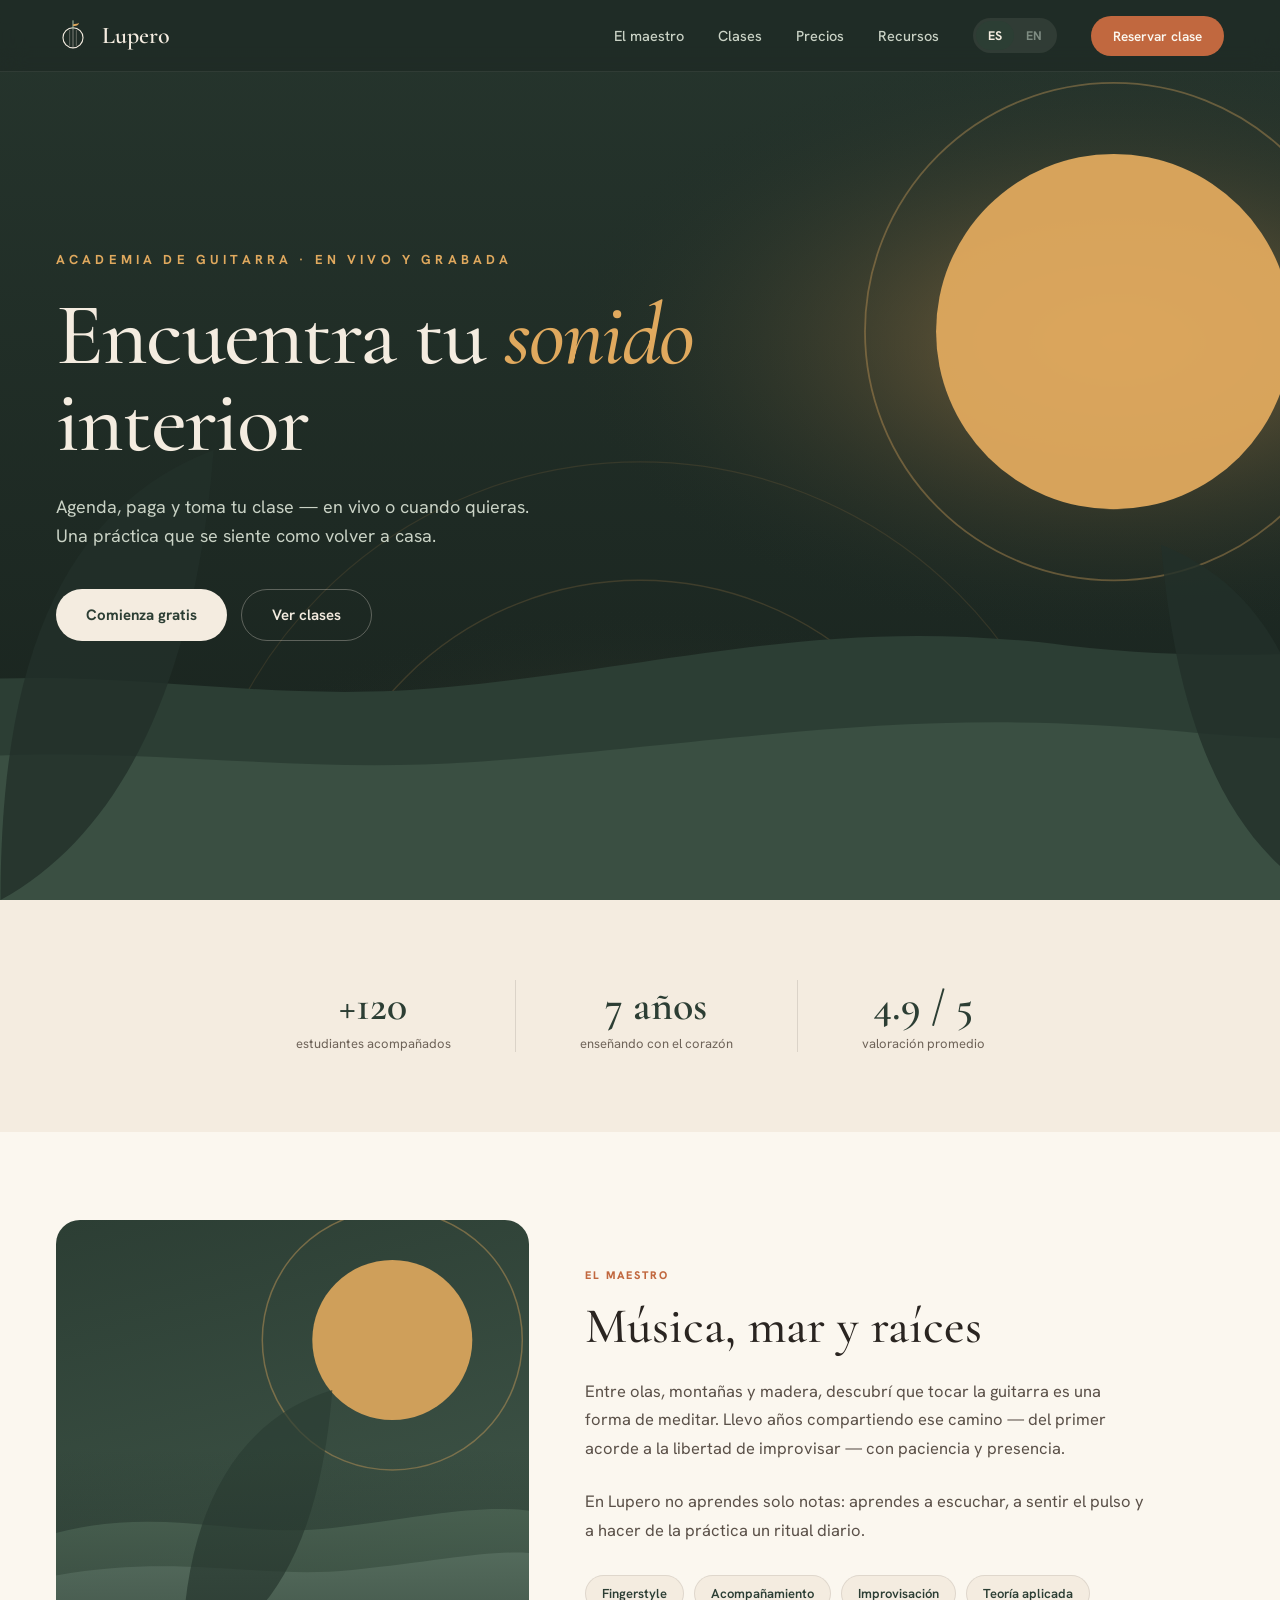
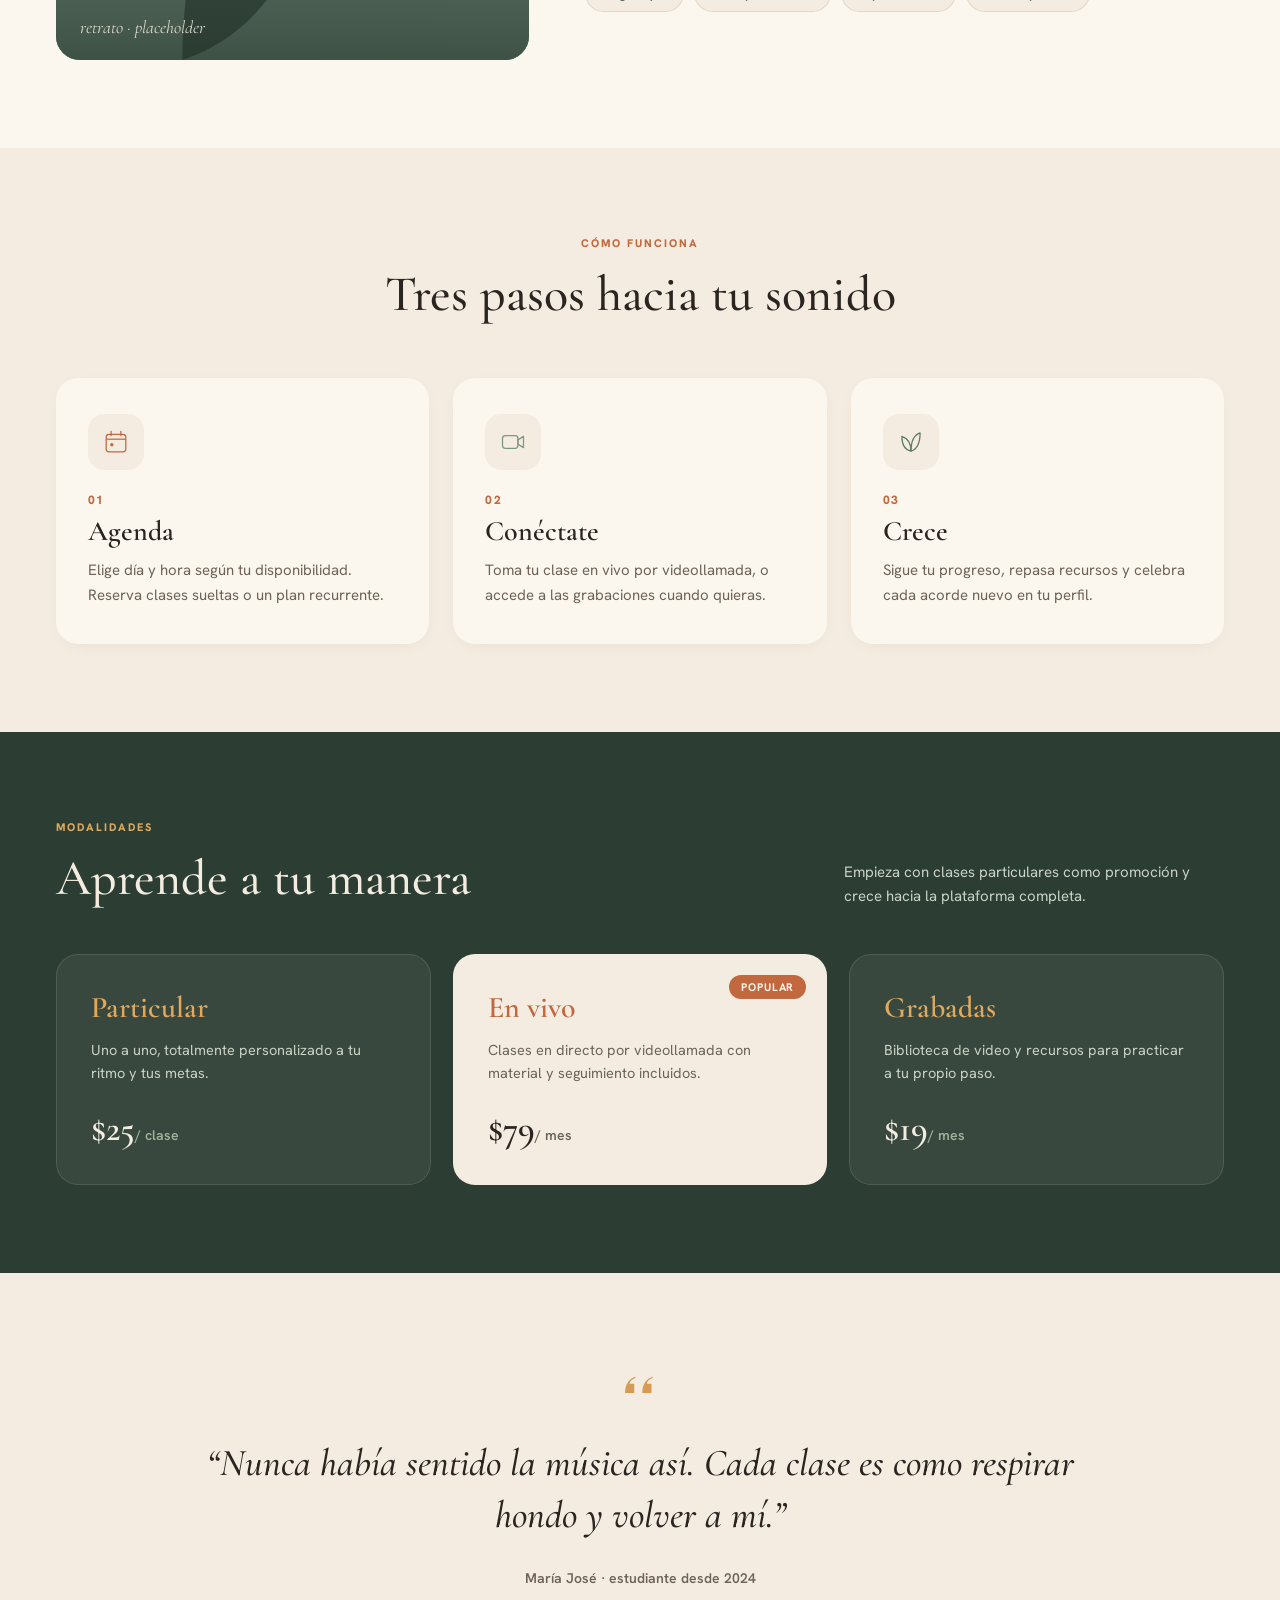
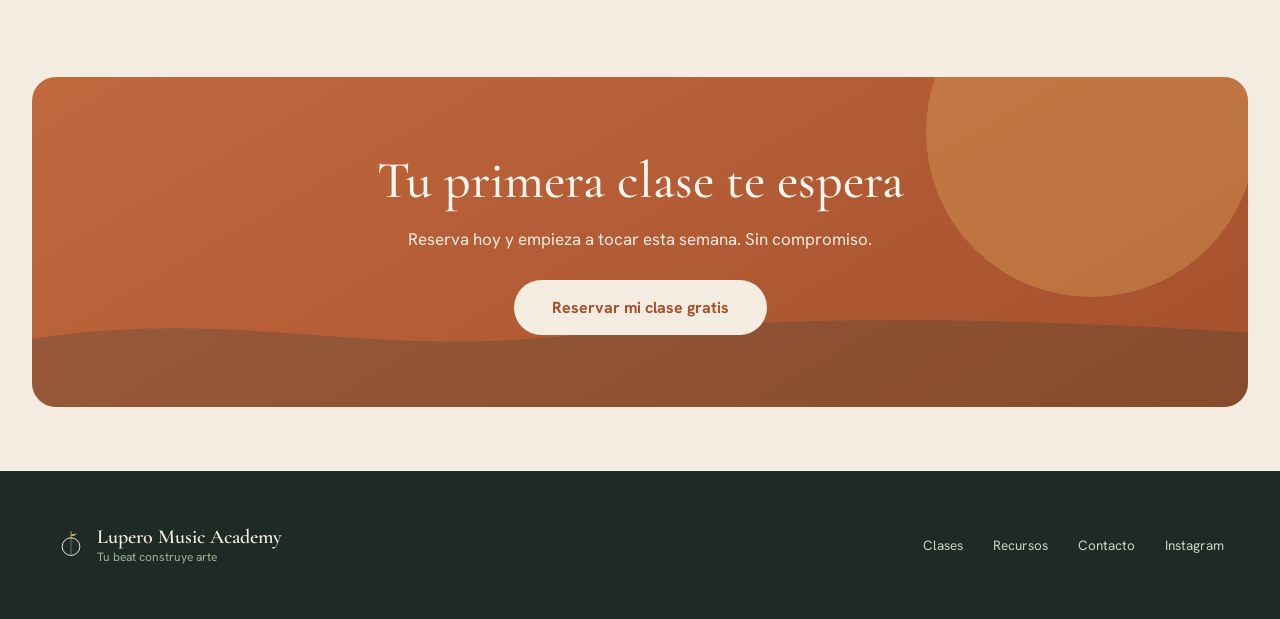
==== commit 79d06f58: "Improve, UI clean up" ====
--- a/index.html
+++ b/index.html
@@ -11,20 +11,14 @@
   <link rel="stylesheet" href="css/base.css">
   <link rel="stylesheet" href="css/layout.css">
   <link rel="stylesheet" href="css/landing.css">
-  <link rel="stylesheet" href="css/app.css">
-  <link rel="stylesheet" href="css/live.css">
   <link rel="stylesheet" href="css/responsive.css">
+  <style>html { scroll-behavior: smooth; }</style>
 </head>
 <body>
 
-<!-- ═══════════════════════════════════════════════════════════
-     SCREEN 1: LANDING
-     ═══════════════════════════════════════════════════════════ -->
-<section id="screen-landing" class="screen active">
-
-  <!-- Top Nav -->
+  <!-- ─── Nav (DARK glass) ─── -->
   <nav class="top-nav">
-    <div class="top-nav__brand" data-nav="landing">
+    <a href="#" class="top-nav__brand">
       <svg width="34" height="34" viewBox="0 0 56 56" fill="none">
         <circle cx="28" cy="31" r="16.5" stroke="#F4ECE0" stroke-width="1.8"/>
         <line x1="28" y1="16" x2="28" y2="46" stroke="#F4ECE0" stroke-width="1.2" opacity=".6"/>
@@ -34,27 +28,31 @@
         <path d="M28 9 C32 7 36 8 38 6 C37 11 32 12 28 11Z" fill="#E0A95E"/>
       </svg>
       <span class="top-nav__brand-text">Lupero</span>
-    </div>
+    </a>
     <div class="top-nav__links">
-      <a href="#" data-nav="dashboard" data-i18n="nav.clases">Clases</a>
-      <a href="#" data-nav="recursos" data-i18n="nav.recursos">Recursos</a>
-      <a href="#" data-i18n="nav.maestro">El maestro</a>
-      <a href="#" data-i18n="nav.precios">Precios</a>
+      <a href="#about" data-i18n="nav.maestro">El maestro</a>
+      <a href="#how-it-works" data-i18n="nav.clases">Clases</a>
+      <a href="#pricing" data-i18n="nav.precios">Precios</a>
+      <a href="app.html#recursos" data-i18n="nav.recursos">Recursos</a>
       <div class="lang-toggle">
         <span class="lang-toggle__btn active" data-lang="es">ES</span>
         <span class="lang-toggle__btn" data-lang="en">EN</span>
       </div>
-      <a href="#" class="top-nav__cta" data-nav="agendar" data-i18n="nav.reservar">Reservar clase</a>
+      <a href="app.html#agendar" class="top-nav__cta" data-i18n="nav.reservar">Reservar clase</a>
     </div>
   </nav>
 
-  <!-- Hero -->
-  <div class="hero">
+  <!-- ─── Hero (DARK — C style) ─── -->
+  <section class="hero">
     <svg class="hero__bg" viewBox="0 0 1440 760" preserveAspectRatio="xMidYMid slice">
       <defs>
         <radialGradient id="hero-glow" cx="78%" cy="38%" r="55%">
           <stop offset="0%" stop-color="#D89B53" stop-opacity=".55"/>
           <stop offset="60%" stop-color="#1E2A24" stop-opacity="0"/>
+        </radialGradient>
+        <radialGradient id="hero-sun-bottom" cx="50%" cy="95%" r="55%">
+          <stop offset="0%" stop-color="#F2C078" stop-opacity=".25"/>
+          <stop offset="50%" stop-color="#1E2A24" stop-opacity="0"/>
         </radialGradient>
         <linearGradient id="hero-grad" x1="0" y1="0" x2="0" y2="1">
           <stop offset="0%" stop-color="#26352D"/>
@@ -63,13 +61,20 @@
       </defs>
       <rect width="1440" height="760" fill="url(#hero-grad)"/>
       <rect width="1440" height="760" fill="url(#hero-glow)"/>
-      <circle cx="1120" cy="280" r="150" fill="#E0A95E" opacity=".95" style="animation: lpBreathe 6s ease infinite"/>
+      <rect width="1440" height="760" fill="url(#hero-sun-bottom)"/>
+      <!-- Sun (C style) -->
+      <circle cx="1120" cy="280" r="150" fill="#E0A95E" opacity=".95" style="animation:lpBreathe 6s ease infinite"/>
       <circle cx="1120" cy="280" r="210" fill="none" stroke="#E0A95E" stroke-width="1.5" opacity=".35"/>
+      <!-- Subtle arcs from A style (bottom center) -->
+      <circle cx="720" cy="770" r="280" fill="none" stroke="#D89B53" stroke-width="1.2" opacity=".18"/>
+      <circle cx="720" cy="770" r="380" fill="none" stroke="#D89B53" stroke-width="1" opacity=".12"/>
+      <!-- Hills -->
       <path d="M0 600 C220 540 360 600 560 580 C760 560 880 520 1080 545 C1240 564 1340 540 1440 560 L1440 760 L0 760Z" fill="#2C3E34"/>
       <path d="M0 660 C240 610 380 660 600 642 C820 624 960 596 1180 618 C1320 632 1380 615 1440 628 L1440 760 L0 760Z" fill="#3A4F42"/>
+      <!-- Leaves -->
       <g opacity=".8">
-        <path d="M180 760 C180 560 230 430 360 380 C346 560 290 700 180 760Z" fill="#22302A" style="animation: lpDrift 8s ease infinite"/>
-        <path d="M1300 760 C1300 600 1260 500 1160 460 C1172 600 1210 710 1300 760Z" fill="#22302A" style="animation: lpDrift 10s ease infinite reverse"/>
+        <path d="M180 760 C180 560 230 430 360 380 C346 560 290 700 180 760Z" fill="#22302A" style="animation:lpDrift 8s ease infinite"/>
+        <path d="M1300 760 C1300 600 1260 500 1160 460 C1172 600 1210 710 1300 760Z" fill="#22302A" style="animation:lpDrift 10s ease infinite reverse"/>
       </g>
     </svg>
     <div class="hero__content">
@@ -77,14 +82,14 @@
       <h1 class="hero__title" data-i18n-html="hero.title">Encuentra tu <em>sonido</em> interior</h1>
       <p class="hero__desc" data-i18n="hero.desc">Agenda, paga y toma tu clase — en vivo o cuando quieras. Una práctica que se siente como volver a casa.</p>
       <div class="hero__actions">
-        <button class="btn-secondary" data-nav="agendar" data-i18n="hero.cta1">Comienza gratis</button>
-        <button class="btn-outline" data-nav="dashboard" data-i18n="hero.cta2">Ver clases</button>
-      </div>
-    </div>
-  </div>
-
-  <!-- Trust Strip -->
-  <div class="trust-strip">
+        <a href="app.html#agendar" class="btn-secondary" data-i18n="hero.cta1">Comienza gratis</a>
+        <a href="#how-it-works" class="btn-outline" data-i18n="hero.cta2">Ver clases</a>
+      </div>
+    </div>
+  </section>
+
+  <!-- ─── Trust Strip (LIGHT) ─── -->
+  <section class="trust-strip">
     <div class="trust-strip__item">
       <div class="trust-strip__number" data-i18n="trust.students">+120</div>
       <div class="trust-strip__label" data-i18n="trust.students.label">estudiantes acompañados</div>
@@ -99,71 +104,75 @@
       <div class="trust-strip__number" data-i18n="trust.rating">4.9 / 5</div>
       <div class="trust-strip__label" data-i18n="trust.rating.label">valoración promedio</div>
     </div>
-  </div>
-
-  <!-- About the Teacher -->
-  <div class="about">
-    <div class="about__image">
-      <svg viewBox="0 0 520 440" preserveAspectRatio="xMidYMid slice">
-        <circle cx="360" cy="120" r="80" fill="#E0A95E" opacity=".9"/>
-        <circle cx="360" cy="120" r="130" fill="none" stroke="#E0A95E" stroke-width="1.5" opacity=".4"/>
-        <path d="M0 320 C120 280 200 320 300 308 C400 296 460 280 520 295 L520 440 L0 440Z" fill="#5E7A66" opacity=".6"/>
-        <path d="M0 360 C140 330 220 360 320 350 C420 340 470 326 520 336 L520 440 L0 440Z" fill="#7C9885" opacity=".55"/>
-        <path d="M150 440 C150 300 200 200 300 170 C288 320 240 410 150 440Z" fill="#2C3E34" opacity=".7"/>
-      </svg>
-      <div class="about__image-overlay"></div>
-      <div class="about__image-caption">retrato · placeholder</div>
-    </div>
-    <div>
-      <div class="label-upper about__label" data-i18n="about.label">El maestro</div>
-      <h2 class="about__title" data-i18n="about.title">Música, mar y raíces</h2>
-      <p class="about__text" data-i18n="about.p1">Entre olas, montañas y madera, descubrí que tocar la guitarra es una forma de meditar. Llevo años compartiendo ese camino — del primer acorde a la libertad de improvisar — con paciencia y presencia.</p>
-      <p class="about__text" data-i18n="about.p2">En Lupero no aprendes solo notas: aprendes a escuchar, a sentir el pulso y a hacer de la práctica un ritual diario.</p>
-      <div class="about__tags">
-        <span class="about__tag" data-i18n="about.tag1">Fingerstyle</span>
-        <span class="about__tag" data-i18n="about.tag2">Acompañamiento</span>
-        <span class="about__tag" data-i18n="about.tag3">Improvisación</span>
-        <span class="about__tag" data-i18n="about.tag4">Teoría aplicada</span>
-      </div>
-    </div>
-  </div>
-
-  <!-- How it works -->
-  <div class="how-it-works">
-    <div class="how-it-works__header">
-      <div class="label-upper how-it-works__label" data-i18n="how.label">Cómo funciona</div>
-      <h2 class="how-it-works__title" data-i18n="how.title">Tres pasos hacia tu sonido</h2>
-    </div>
-    <div class="how-it-works__grid">
-      <div class="step-card">
-        <div class="step-card__icon">
-          <svg width="28" height="28" viewBox="0 0 40 40" fill="none"><rect x="6" y="9" width="28" height="25" rx="4" stroke="#C1683F" stroke-width="1.8"/><line x1="6" y1="16" x2="34" y2="16" stroke="#C1683F" stroke-width="1.8"/><circle cx="14" cy="24" r="2.4" fill="#C1683F"/><line x1="13" y1="5" x2="13" y2="11" stroke="#C1683F" stroke-width="1.8" stroke-linecap="round"/><line x1="27" y1="5" x2="27" y2="11" stroke="#C1683F" stroke-width="1.8" stroke-linecap="round"/></svg>
-        </div>
-        <div class="section-number">01</div>
-        <h3 class="step-card__title" data-i18n="how.step1.title">Agenda</h3>
-        <p class="step-card__text" data-i18n="how.step1.text">Elige día y hora según tu disponibilidad. Reserva clases sueltas o un plan recurrente.</p>
-      </div>
-      <div class="step-card">
-        <div class="step-card__icon">
-          <svg width="28" height="28" viewBox="0 0 40 40" fill="none"><rect x="5" y="11" width="22" height="18" rx="4" stroke="#7C9885" stroke-width="1.8"/><path d="M27 17 L35 12 V28 L27 23Z" stroke="#7C9885" stroke-width="1.8" stroke-linejoin="round"/></svg>
-        </div>
-        <div class="section-number">02</div>
-        <h3 class="step-card__title" data-i18n="how.step2.title">Conéctate</h3>
-        <p class="step-card__text" data-i18n="how.step2.text">Toma tu clase en vivo por videollamada, o accede a las grabaciones cuando quieras.</p>
-      </div>
-      <div class="step-card">
-        <div class="step-card__icon">
-          <svg width="28" height="28" viewBox="0 0 40 40" fill="none"><path d="M20 33 C20 19 24 10 33 7 C33 20 29 30 20 33Z" stroke="#5E7A66" stroke-width="1.8" stroke-linejoin="round"/><path d="M20 33 C20 23 16 15 7 12 C7 24 11 31 20 33Z" stroke="#5E7A66" stroke-width="1.8" stroke-linejoin="round"/></svg>
-        </div>
-        <div class="section-number">03</div>
-        <h3 class="step-card__title" data-i18n="how.step3.title">Crece</h3>
-        <p class="step-card__text" data-i18n="how.step3.text">Sigue tu progreso, repasa recursos y celebra cada acorde nuevo en tu perfil.</p>
-      </div>
-    </div>
-  </div>
-
-  <!-- Pricing -->
-  <div class="pricing">
+  </section>
+
+  <!-- ─── About the Teacher (LIGHT soft) ─── -->
+  <section id="about" class="landing-light-soft">
+    <div class="about">
+      <div class="about__image">
+        <svg viewBox="0 0 520 440" preserveAspectRatio="xMidYMid slice">
+          <circle cx="360" cy="120" r="80" fill="#E0A95E" opacity=".9"/>
+          <circle cx="360" cy="120" r="130" fill="none" stroke="#E0A95E" stroke-width="1.5" opacity=".4"/>
+          <path d="M0 320 C120 280 200 320 300 308 C400 296 460 280 520 295 L520 440 L0 440Z" fill="#5E7A66" opacity=".6"/>
+          <path d="M0 360 C140 330 220 360 320 350 C420 340 470 326 520 336 L520 440 L0 440Z" fill="#7C9885" opacity=".55"/>
+          <path d="M150 440 C150 300 200 200 300 170 C288 320 240 410 150 440Z" fill="#2C3E34" opacity=".7"/>
+        </svg>
+        <div class="about__image-overlay"></div>
+        <div class="about__image-caption">retrato · placeholder</div>
+      </div>
+      <div>
+        <div class="label-upper about__label" data-i18n="about.label">El maestro</div>
+        <h2 class="about__title" data-i18n="about.title">Música, mar y raíces</h2>
+        <p class="about__text" data-i18n="about.p1">Entre olas, montañas y madera, descubrí que tocar la guitarra es una forma de meditar. Llevo años compartiendo ese camino — del primer acorde a la libertad de improvisar — con paciencia y presencia.</p>
+        <p class="about__text" data-i18n="about.p2">En Lupero no aprendes solo notas: aprendes a escuchar, a sentir el pulso y a hacer de la práctica un ritual diario.</p>
+        <div class="about__tags">
+          <span class="about__tag" data-i18n="about.tag1">Fingerstyle</span>
+          <span class="about__tag" data-i18n="about.tag2">Acompañamiento</span>
+          <span class="about__tag" data-i18n="about.tag3">Improvisación</span>
+          <span class="about__tag" data-i18n="about.tag4">Teoría aplicada</span>
+        </div>
+      </div>
+    </div>
+  </section>
+
+  <!-- ─── How it works (LIGHT) ─── -->
+  <section id="how-it-works" class="landing-light">
+    <div class="how-it-works">
+      <div class="how-it-works__header">
+        <div class="label-upper how-it-works__label" data-i18n="how.label">Cómo funciona</div>
+        <h2 class="how-it-works__title" data-i18n="how.title">Tres pasos hacia tu sonido</h2>
+      </div>
+      <div class="how-it-works__grid">
+        <div class="step-card">
+          <div class="step-card__icon">
+            <svg width="28" height="28" viewBox="0 0 40 40" fill="none"><rect x="6" y="9" width="28" height="25" rx="4" stroke="#C1683F" stroke-width="1.8"/><line x1="6" y1="16" x2="34" y2="16" stroke="#C1683F" stroke-width="1.8"/><circle cx="14" cy="24" r="2.4" fill="#C1683F"/><line x1="13" y1="5" x2="13" y2="11" stroke="#C1683F" stroke-width="1.8" stroke-linecap="round"/><line x1="27" y1="5" x2="27" y2="11" stroke="#C1683F" stroke-width="1.8" stroke-linecap="round"/></svg>
+          </div>
+          <div class="section-number">01</div>
+          <h3 class="step-card__title" data-i18n="how.step1.title">Agenda</h3>
+          <p class="step-card__text" data-i18n="how.step1.text">Elige día y hora según tu disponibilidad. Reserva clases sueltas o un plan recurrente.</p>
+        </div>
+        <div class="step-card">
+          <div class="step-card__icon">
+            <svg width="28" height="28" viewBox="0 0 40 40" fill="none"><rect x="5" y="11" width="22" height="18" rx="4" stroke="#7C9885" stroke-width="1.8"/><path d="M27 17 L35 12 V28 L27 23Z" stroke="#7C9885" stroke-width="1.8" stroke-linejoin="round"/></svg>
+          </div>
+          <div class="section-number">02</div>
+          <h3 class="step-card__title" data-i18n="how.step2.title">Conéctate</h3>
+          <p class="step-card__text" data-i18n="how.step2.text">Toma tu clase en vivo por videollamada, o accede a las grabaciones cuando quieras.</p>
+        </div>
+        <div class="step-card">
+          <div class="step-card__icon">
+            <svg width="28" height="28" viewBox="0 0 40 40" fill="none"><path d="M20 33 C20 19 24 10 33 7 C33 20 29 30 20 33Z" stroke="#5E7A66" stroke-width="1.8" stroke-linejoin="round"/><path d="M20 33 C20 23 16 15 7 12 C7 24 11 31 20 33Z" stroke="#5E7A66" stroke-width="1.8" stroke-linejoin="round"/></svg>
+          </div>
+          <div class="section-number">03</div>
+          <h3 class="step-card__title" data-i18n="how.step3.title">Crece</h3>
+          <p class="step-card__text" data-i18n="how.step3.text">Sigue tu progreso, repasa recursos y celebra cada acorde nuevo en tu perfil.</p>
+        </div>
+      </div>
+    </div>
+  </section>
+
+  <!-- ─── Pricing (DARK) ─── -->
+  <section id="pricing" class="pricing">
     <div class="pricing__inner">
       <div class="pricing__header">
         <div>
@@ -191,26 +200,30 @@
         </div>
       </div>
     </div>
-  </div>
-
-  <!-- Testimonial -->
-  <div class="testimonial">
-    <svg class="testimonial__quote-icon" width="46" height="46" viewBox="0 0 40 40" fill="none"><path d="M16 12 C10 14 7 19 7 26 H15 V18 H11 C11 16 13 14 16 13Z M31 12 C25 14 22 19 22 26 H30 V18 H26 C26 16 28 14 31 13Z" fill="#D89B53"/></svg>
-    <p class="testimonial__text" data-i18n="testimonial.text">"Nunca había sentido la música así. Cada clase es como respirar hondo y volver a mí."</p>
-    <div class="testimonial__author" data-i18n="testimonial.author">María José · estudiante desde 2024</div>
-  </div>
-
-  <!-- CTA Banner -->
-  <div class="cta-banner">
-    <svg class="cta-banner__bg" viewBox="0 0 1376 360" preserveAspectRatio="xMidYMid slice"><circle cx="1180" cy="60" r="180" fill="#E0A95E" opacity=".35"/><path d="M0 290 C220 250 360 300 560 286 C760 272 900 250 1376 280 L1376 360 L0 360Z" fill="#2C3E34" opacity=".25"/></svg>
-    <div class="cta-banner__content">
-      <h2 class="cta-banner__title" data-i18n="cta.title">Tu primera clase te espera</h2>
-      <p class="cta-banner__desc" data-i18n="cta.desc">Reserva hoy y empieza a tocar esta semana. Sin compromiso.</p>
-      <button class="btn-secondary" data-nav="agendar" data-i18n="cta.btn">Reservar mi clase gratis</button>
-    </div>
-  </div>
-
-  <!-- Footer -->
+  </section>
+
+  <!-- ─── Testimonial (LIGHT) ─── -->
+  <section class="landing-light">
+    <div class="testimonial">
+      <svg class="testimonial__quote-icon" width="46" height="46" viewBox="0 0 40 40" fill="none"><path d="M16 12 C10 14 7 19 7 26 H15 V18 H11 C11 16 13 14 16 13Z M31 12 C25 14 22 19 22 26 H30 V18 H26 C26 16 28 14 31 13Z" fill="#D89B53"/></svg>
+      <p class="testimonial__text" data-i18n="testimonial.text">"Nunca había sentido la música así. Cada clase es como respirar hondo y volver a mí."</p>
+      <div class="testimonial__author" data-i18n="testimonial.author">María José · estudiante desde 2024</div>
+    </div>
+  </section>
+
+  <!-- ─── CTA Banner (ARCILLA) ─── -->
+  <section class="landing-light" style="padding: 0 0 32px">
+    <div class="cta-banner">
+      <svg class="cta-banner__bg" viewBox="0 0 1376 360" preserveAspectRatio="xMidYMid slice"><circle cx="1180" cy="60" r="180" fill="#E0A95E" opacity=".35"/><path d="M0 290 C220 250 360 300 560 286 C760 272 900 250 1376 280 L1376 360 L0 360Z" fill="#2C3E34" opacity=".25"/></svg>
+      <div class="cta-banner__content">
+        <h2 class="cta-banner__title" data-i18n="cta.title">Tu primera clase te espera</h2>
+        <p class="cta-banner__desc" data-i18n="cta.desc">Reserva hoy y empieza a tocar esta semana. Sin compromiso.</p>
+        <a href="app.html#agendar" class="btn-secondary" data-i18n="cta.btn">Reservar mi clase gratis</a>
+      </div>
+    </div>
+  </section>
+
+  <!-- ─── Footer (DARK) ─── -->
   <footer class="footer">
     <div class="footer__brand">
       <svg width="30" height="30" viewBox="0 0 56 56" fill="none"><circle cx="28" cy="31" r="16.5" stroke="#F4ECE0" stroke-width="1.8"/><line x1="28" y1="16" x2="28" y2="46" stroke="#F4ECE0" stroke-width="1.2" opacity=".55"/><path d="M28 16 C28 9 28 5 28 3" stroke="#9FB39A" stroke-width="1.8" stroke-linecap="round"/><path d="M28 9 C32 7 36 8 38 6 C37 11 32 12 28 11Z" fill="#E0A95E"/></svg>
@@ -220,765 +233,22 @@
       </div>
     </div>
     <div class="footer__links">
-      <a href="#" data-nav="dashboard" data-i18n="footer.clases">Clases</a>
-      <a href="#" data-nav="recursos" data-i18n="footer.recursos">Recursos</a>
+      <a href="app.html#dashboard" data-i18n="footer.clases">Clases</a>
+      <a href="app.html#recursos" data-i18n="footer.recursos">Recursos</a>
       <a href="#" data-i18n="footer.contacto">Contacto</a>
       <a href="#" data-i18n="footer.instagram">Instagram</a>
     </div>
   </footer>
-</section>
-
-<!-- ═══════════════════════════════════════════════════════════
-     SIDEBAR TEMPLATE (reused via copy)
-     ═══════════════════════════════════════════════════════════ -->
-
-<!-- ═══════════════════════════════════════════════════════════
-     SCREEN 2: DASHBOARD
-     ═══════════════════════════════════════════════════════════ -->
-<section id="screen-dashboard" class="screen">
-  <div class="app-layout">
-    <!-- Sidebar -->
-    <aside class="sidebar">
-      <div class="sidebar__brand" data-nav="landing">
-        <svg width="28" height="28" viewBox="0 0 56 56" fill="none"><circle cx="28" cy="31" r="16.5" stroke="#F4ECE0" stroke-width="2"/><line x1="28" y1="16" x2="28" y2="46" stroke="#F4ECE0" stroke-width="1.4" opacity=".55"/><path d="M28 16 C28 9 28 5 28 3" stroke="#9FB39A" stroke-width="2" stroke-linecap="round"/><path d="M28 9 C32 7 36 8 38 6 C37 11 32 12 28 11Z" fill="#E0A95E"/></svg>
-        <span class="sidebar__brand-text">Lupero</span>
-      </div>
-      <div class="sidebar__item active" data-screen="dashboard">
-        <svg viewBox="0 0 24 24" fill="none" stroke="currentColor" stroke-width="1.7" stroke-linejoin="round"><path d="M4 11 12 4l8 7v8a1 1 0 01-1 1h-4v-6H9v6H5a1 1 0 01-1-1z"/></svg>
-        <span data-i18n="sidebar.inicio">Inicio</span>
-      </div>
-      <div class="sidebar__item" data-screen="agendar">
-        <svg viewBox="0 0 24 24" fill="none" stroke="currentColor" stroke-width="1.7"><rect x="4" y="5" width="16" height="16" rx="3"/><path d="M4 9h16M8 3v4M16 3v4"/></svg>
-        <span data-i18n="sidebar.agendar">Agendar</span>
-      </div>
-      <div class="sidebar__item" data-screen="mis-clases">
-        <svg viewBox="0 0 24 24" fill="none" stroke="currentColor" stroke-width="1.7"><circle cx="12" cy="12" r="8"/><path d="M12 8v4l3 2"/></svg>
-        <span data-i18n="sidebar.misClases">Mis clases</span>
-      </div>
-      <div class="sidebar__item" data-screen="recursos">
-        <svg viewBox="0 0 24 24" fill="none" stroke="currentColor" stroke-width="1.7"><path d="M4 5h11a2 2 0 012 2v12H6a2 2 0 01-2-2z"/><path d="M8 9h6M8 13h6"/></svg>
-        <span data-i18n="sidebar.recursos">Recursos</span>
-      </div>
-      <div class="sidebar__item" data-screen="progreso">
-        <svg viewBox="0 0 24 24" fill="none" stroke="currentColor" stroke-width="1.7"><path d="M4 19V9M10 19V5M16 19v-7M22 19H2"/></svg>
-        <span data-i18n="sidebar.progreso">Progreso</span>
-      </div>
-      <div class="sidebar__lang">
-        <div class="lang-toggle">
-          <span class="lang-toggle__btn active" data-lang="es">ES</span>
-          <span class="lang-toggle__btn" data-lang="en">EN</span>
-        </div>
-      </div>
-      <div class="sidebar__user">
-        <div class="sidebar__avatar"></div>
-        <div>
-          <div class="sidebar__user-name">Camila R.</div>
-          <div class="sidebar__user-level">Nivel · Intermedio</div>
-        </div>
-      </div>
-    </aside>
-
-    <!-- Main content -->
-    <main class="app-main">
-      <div class="dash__header">
-        <div>
-          <div class="dash__greeting" data-i18n="dash.greeting">Hola, Camila</div>
-          <div class="dash__streak-msg" data-i18n-html="dash.streak">Llevas <b>12 días</b> seguidos practicando. Sigue así.</div>
-        </div>
-        <div class="dash__streak-badge">
-          <span class="dash__streak-dot"></span>
-          <span data-i18n="dash.streakBadge">Racha de 12 días</span>
-        </div>
-      </div>
-
-      <!-- Next class -->
-      <div class="next-class">
-        <svg class="next-class__bg" viewBox="0 0 700 200" preserveAspectRatio="xMidYMid slice"><circle cx="600" cy="40" r="70" fill="#E0A95E" opacity=".5"/></svg>
-        <div class="next-class__info">
-          <div class="next-class__label" data-i18n="dash.nextLabel">Próxima clase · en vivo</div>
-          <div class="next-class__title" data-i18n="dash.nextTitle">Fingerstyle — patrones de viaje</div>
-          <div class="next-class__meta" data-i18n="dash.nextMeta">Hoy · 6:00 pm · 45 min</div>
-        </div>
-        <div class="next-class__cta">
-          <button class="btn-primary" data-nav="live" data-i18n="dash.nextCta">Entrar a la clase</button>
-        </div>
-      </div>
-
-      <!-- Stats -->
-      <div class="stats-grid">
-        <div class="stat-card">
-          <div class="stat-card__label" data-i18n="dash.hours">HORAS PRACTICADAS</div>
-          <div class="stat-card__value">38.5</div>
-        </div>
-        <div class="stat-card">
-          <div class="stat-card__label" data-i18n="dash.songs">CANCIONES</div>
-          <div class="stat-card__value">7</div>
-        </div>
-        <div class="stat-card">
-          <div class="stat-card__label" data-i18n="dash.level">PROGRESO DEL NIVEL</div>
-          <div class="stat-card__bar-wrap">
-            <div class="stat-card__bar"><div class="stat-card__bar-fill" style="width:64%"></div></div>
-            <span class="stat-card__bar-label">64%</span>
-          </div>
-        </div>
-      </div>
-
-      <!-- Continue learning -->
-      <div class="continue__header">
-        <div class="continue__title" data-i18n="dash.continueTitle">Continúa donde quedaste</div>
-        <span class="continue__link" data-nav="recursos" data-i18n="dash.continueLink">Ver todo →</span>
-      </div>
-      <div class="continue__grid">
-        <div class="lesson-card" data-nav="recursos">
-          <div class="lesson-card__thumb" style="background:linear-gradient(135deg,#7C9885,#5E7A66)">
-            <svg width="34" height="34" viewBox="0 0 24 24" fill="#FBF7EF"><path d="M8 5v14l11-7z"/></svg>
-          </div>
-          <div class="lesson-card__body">
-            <div class="lesson-card__name" data-i18n="dash.lesson1">Ritmo y rasgueo</div>
-            <div class="lesson-card__progress" data-i18n="dash.lesson1.progress">Lección 4 de 8</div>
-          </div>
-        </div>
-        <div class="lesson-card" data-nav="recursos">
-          <div class="lesson-card__thumb" style="background:linear-gradient(135deg,#C1683F,#D89B53)">
-            <svg width="34" height="34" viewBox="0 0 24 24" fill="#FBF7EF"><path d="M8 5v14l11-7z"/></svg>
-          </div>
-          <div class="lesson-card__body">
-            <div class="lesson-card__name" data-i18n="dash.lesson2">Acordes con cejilla</div>
-            <div class="lesson-card__progress" data-i18n="dash.lesson2.progress">Lección 2 de 6</div>
-          </div>
-        </div>
-        <div class="lesson-card" data-nav="recursos">
-          <div class="lesson-card__thumb" style="background:linear-gradient(135deg,#2C3E34,#42594B)">
-            <svg width="34" height="34" viewBox="0 0 24 24" fill="#FBF7EF"><path d="M8 5v14l11-7z"/></svg>
-          </div>
-          <div class="lesson-card__body">
-            <div class="lesson-card__name" data-i18n="dash.lesson3">Escala pentatónica</div>
-            <div class="lesson-card__progress" data-i18n="dash.lesson3.progress">Lección 1 de 5</div>
-          </div>
-        </div>
-      </div>
-    </main>
-  </div>
-
-  <!-- Mobile tabs -->
-  <div class="mobile-tabs">
-    <div class="mobile-tab active" data-screen="dashboard">
-      <svg viewBox="0 0 24 24" fill="none" stroke="currentColor" stroke-width="1.8" stroke-linejoin="round"><path d="M4 11 12 4l8 7v8a1 1 0 01-1 1h-4v-6H9v6H5a1 1 0 01-1-1z"/></svg>
-      <span data-i18n="mobile.inicio">Inicio</span>
-    </div>
-    <div class="mobile-tab" data-screen="agendar">
-      <svg viewBox="0 0 24 24" fill="none" stroke="currentColor" stroke-width="1.8"><rect x="4" y="5" width="16" height="16" rx="3"/><path d="M4 9h16M8 3v4M16 3v4"/></svg>
-      <span data-i18n="mobile.agendar">Agendar</span>
-    </div>
-    <div class="mobile-tab" data-screen="recursos">
-      <svg viewBox="0 0 24 24" fill="none" stroke="currentColor" stroke-width="1.8"><path d="M4 5h11a2 2 0 012 2v12H6a2 2 0 01-2-2z"/><path d="M8 9h6M8 13h6"/></svg>
-      <span data-i18n="mobile.recursos">Recursos</span>
-    </div>
-    <div class="mobile-tab" data-screen="progreso">
-      <svg viewBox="0 0 24 24" fill="none" stroke="currentColor" stroke-width="1.8"><circle cx="12" cy="8" r="4"/><path d="M4 21c0-4 4-6 8-6s8 2 8 6"/></svg>
-      <span data-i18n="mobile.perfil">Perfil</span>
-    </div>
-  </div>
-</section>
-
-<!-- ═══════════════════════════════════════════════════════════
-     SCREEN 3: AGENDAR
-     ═══════════════════════════════════════════════════════════ -->
-<section id="screen-agendar" class="screen">
-  <div class="app-layout">
-    <aside class="sidebar">
-      <div class="sidebar__brand" data-nav="landing">
-        <svg width="28" height="28" viewBox="0 0 56 56" fill="none"><circle cx="28" cy="31" r="16.5" stroke="#F4ECE0" stroke-width="2"/><line x1="28" y1="16" x2="28" y2="46" stroke="#F4ECE0" stroke-width="1.4" opacity=".55"/><path d="M28 16 C28 9 28 5 28 3" stroke="#9FB39A" stroke-width="2" stroke-linecap="round"/><path d="M28 9 C32 7 36 8 38 6 C37 11 32 12 28 11Z" fill="#E0A95E"/></svg>
-        <span class="sidebar__brand-text">Lupero</span>
-      </div>
-      <div class="sidebar__item" data-screen="dashboard"><svg viewBox="0 0 24 24" fill="none" stroke="currentColor" stroke-width="1.7" stroke-linejoin="round"><path d="M4 11 12 4l8 7v8a1 1 0 01-1 1h-4v-6H9v6H5a1 1 0 01-1-1z"/></svg><span data-i18n="sidebar.inicio">Inicio</span></div>
-      <div class="sidebar__item active" data-screen="agendar"><svg viewBox="0 0 24 24" fill="none" stroke="currentColor" stroke-width="1.7"><rect x="4" y="5" width="16" height="16" rx="3"/><path d="M4 9h16M8 3v4M16 3v4"/></svg><span data-i18n="sidebar.agendar">Agendar</span></div>
-      <div class="sidebar__item" data-screen="mis-clases"><svg viewBox="0 0 24 24" fill="none" stroke="currentColor" stroke-width="1.7"><circle cx="12" cy="12" r="8"/><path d="M12 8v4l3 2"/></svg><span data-i18n="sidebar.misClases">Mis clases</span></div>
-      <div class="sidebar__item" data-screen="recursos"><svg viewBox="0 0 24 24" fill="none" stroke="currentColor" stroke-width="1.7"><path d="M4 5h11a2 2 0 012 2v12H6a2 2 0 01-2-2z"/><path d="M8 9h6M8 13h6"/></svg><span data-i18n="sidebar.recursos">Recursos</span></div>
-      <div class="sidebar__item" data-screen="progreso"><svg viewBox="0 0 24 24" fill="none" stroke="currentColor" stroke-width="1.7"><path d="M4 19V9M10 19V5M16 19v-7M22 19H2"/></svg><span data-i18n="sidebar.progreso">Progreso</span></div>
-      <div class="sidebar__lang"><div class="lang-toggle"><span class="lang-toggle__btn active" data-lang="es">ES</span><span class="lang-toggle__btn" data-lang="en">EN</span></div></div>
-      <div class="sidebar__user"><div class="sidebar__avatar"></div><div><div class="sidebar__user-name">Camila R.</div><div class="sidebar__user-level">Nivel · Intermedio</div></div></div>
-    </aside>
-
-    <main class="app-main">
-      <div class="agendar__layout">
-        <div class="agendar__calendar">
-          <div class="agendar__title" data-i18n="agendar.title">Reserva tu clase</div>
-          <div class="agendar__subtitle" data-i18n="agendar.subtitle">Clase particular · 45 minutos · por videollamada</div>
-          <div class="label-upper agendar__week-label" data-i18n="agendar.weekLabel">Junio 2026 · Semana</div>
-          <div class="agendar__days">
-            <div class="day-chip"><div class="day-chip__label" data-i18n="day.lun">Lun</div><div class="day-chip__num">12</div></div>
-            <div class="day-chip"><div class="day-chip__label" data-i18n="day.mar">Mar</div><div class="day-chip__num">13</div></div>
-            <div class="day-chip selected"><div class="day-chip__label" data-i18n="day.mie">Mié</div><div class="day-chip__num">14</div></div>
-            <div class="day-chip"><div class="day-chip__label" data-i18n="day.jue">Jue</div><div class="day-chip__num">15</div></div>
-            <div class="day-chip"><div class="day-chip__label" data-i18n="day.vie">Vie</div><div class="day-chip__num">16</div></div>
-            <div class="day-chip"><div class="day-chip__label" data-i18n="day.sab">Sáb</div><div class="day-chip__num">17</div></div>
-          </div>
-          <div class="label-upper agendar__slots-label" data-i18n="agendar.slotsLabel">Horarios disponibles</div>
-          <div class="agendar__slots">
-            <div class="slot-chip" data-slot="s1">08:00</div>
-            <div class="slot-chip disabled" data-slot="s2">09:30</div>
-            <div class="slot-chip selected" data-slot="s3">11:00</div>
-            <div class="slot-chip" data-slot="s4">14:00</div>
-            <div class="slot-chip" data-slot="s5">16:30</div>
-            <div class="slot-chip disabled" data-slot="s6">18:00</div>
-          </div>
-          <div class="agendar__legend">
-            <span class="agendar__legend-item"><span class="agendar__legend-dot" style="background:var(--bg-card);border:1.5px solid var(--border-card)"></span><span data-i18n="agendar.available">Disponible</span></span>
-            <span class="agendar__legend-item"><span class="agendar__legend-dot" style="background:rgba(244,236,224,.02);opacity:.5"></span><span data-i18n="agendar.occupied">Ocupado</span></span>
-            <span class="agendar__legend-item"><span class="agendar__legend-dot" style="background:var(--arcilla)"></span><span data-i18n="agendar.selected">Seleccionado</span></span>
-          </div>
-        </div>
-
-        <div class="agendar__summary">
-          <div class="summary-panel">
-            <div class="summary-panel__title" data-i18n="agendar.summaryTitle">Resumen</div>
-            <div class="summary-panel__rows">
-              <div class="summary-panel__row"><span class="summary-panel__row-label" data-i18n="agendar.classType">Clase</span><span class="summary-panel__row-value" data-i18n="agendar.classValue">Particular · 45 min</span></div>
-              <div class="summary-panel__row"><span class="summary-panel__row-label" data-i18n="agendar.dateTime">Fecha y hora</span><span class="summary-panel__row-value summary-panel__row-value--accent" id="agendar-sel-label">Mié 14 · 11:00</span></div>
-              <div class="summary-panel__row"><span class="summary-panel__row-label" data-i18n="agendar.modality">Modalidad</span><span class="summary-panel__row-value" data-i18n="agendar.modalityValue">Videollamada</span></div>
-            </div>
-            <div class="summary-panel__divider"><span class="summary-panel__total-label" data-i18n="agendar.total">Total</span><span class="summary-panel__total-price">$25</span></div>
-            <div class="summary-panel__actions">
-              <div class="summary-panel__payment">
-                <svg width="20" height="20" viewBox="0 0 24 24" fill="none" stroke="var(--text-muted)" stroke-width="1.7"><rect x="3" y="6" width="18" height="13" rx="2"/><path d="M3 10h18"/></svg>
-                <span class="summary-panel__payment-number">&bull;&bull;&bull;&bull; 4912</span>
-                <span class="summary-panel__payment-edit">Editar</span>
-              </div>
-              <button class="btn-primary" style="width:100%;padding:16px" data-i18n="agendar.confirm">Confirmar y pagar</button>
-              <div class="summary-panel__note" data-i18n="agendar.cancelNote">Cancelación gratuita hasta 12 h antes</div>
-            </div>
-          </div>
-        </div>
-      </div>
-    </main>
-  </div>
-  <div class="mobile-tabs">
-    <div class="mobile-tab" data-screen="dashboard"><svg viewBox="0 0 24 24" fill="none" stroke="currentColor" stroke-width="1.8" stroke-linejoin="round"><path d="M4 11 12 4l8 7v8a1 1 0 01-1 1h-4v-6H9v6H5a1 1 0 01-1-1z"/></svg><span data-i18n="mobile.inicio">Inicio</span></div>
-    <div class="mobile-tab active" data-screen="agendar"><svg viewBox="0 0 24 24" fill="none" stroke="currentColor" stroke-width="1.8"><rect x="4" y="5" width="16" height="16" rx="3"/><path d="M4 9h16M8 3v4M16 3v4"/></svg><span data-i18n="mobile.agendar">Agendar</span></div>
-    <div class="mobile-tab" data-screen="recursos"><svg viewBox="0 0 24 24" fill="none" stroke="currentColor" stroke-width="1.8"><path d="M4 5h11a2 2 0 012 2v12H6a2 2 0 01-2-2z"/><path d="M8 9h6M8 13h6"/></svg><span data-i18n="mobile.recursos">Recursos</span></div>
-    <div class="mobile-tab" data-screen="progreso"><svg viewBox="0 0 24 24" fill="none" stroke="currentColor" stroke-width="1.8"><circle cx="12" cy="8" r="4"/><path d="M4 21c0-4 4-6 8-6s8 2 8 6"/></svg><span data-i18n="mobile.perfil">Perfil</span></div>
-  </div>
-</section>
-
-<!-- ═══════════════════════════════════════════════════════════
-     SCREEN 4: MIS CLASES
-     ═══════════════════════════════════════════════════════════ -->
-<section id="screen-mis-clases" class="screen">
-  <div class="app-layout">
-    <aside class="sidebar">
-      <div class="sidebar__brand" data-nav="landing"><svg width="28" height="28" viewBox="0 0 56 56" fill="none"><circle cx="28" cy="31" r="16.5" stroke="#F4ECE0" stroke-width="2"/><line x1="28" y1="16" x2="28" y2="46" stroke="#F4ECE0" stroke-width="1.4" opacity=".55"/><path d="M28 16 C28 9 28 5 28 3" stroke="#9FB39A" stroke-width="2" stroke-linecap="round"/><path d="M28 9 C32 7 36 8 38 6 C37 11 32 12 28 11Z" fill="#E0A95E"/></svg><span class="sidebar__brand-text">Lupero</span></div>
-      <div class="sidebar__item" data-screen="dashboard"><svg viewBox="0 0 24 24" fill="none" stroke="currentColor" stroke-width="1.7" stroke-linejoin="round"><path d="M4 11 12 4l8 7v8a1 1 0 01-1 1h-4v-6H9v6H5a1 1 0 01-1-1z"/></svg><span data-i18n="sidebar.inicio">Inicio</span></div>
-      <div class="sidebar__item" data-screen="agendar"><svg viewBox="0 0 24 24" fill="none" stroke="currentColor" stroke-width="1.7"><rect x="4" y="5" width="16" height="16" rx="3"/><path d="M4 9h16M8 3v4M16 3v4"/></svg><span data-i18n="sidebar.agendar">Agendar</span></div>
-      <div class="sidebar__item active" data-screen="mis-clases"><svg viewBox="0 0 24 24" fill="none" stroke="currentColor" stroke-width="1.7"><circle cx="12" cy="12" r="8"/><path d="M12 8v4l3 2"/></svg><span data-i18n="sidebar.misClases">Mis clases</span></div>
-      <div class="sidebar__item" data-screen="recursos"><svg viewBox="0 0 24 24" fill="none" stroke="currentColor" stroke-width="1.7"><path d="M4 5h11a2 2 0 012 2v12H6a2 2 0 01-2-2z"/><path d="M8 9h6M8 13h6"/></svg><span data-i18n="sidebar.recursos">Recursos</span></div>
-      <div class="sidebar__item" data-screen="progreso"><svg viewBox="0 0 24 24" fill="none" stroke="currentColor" stroke-width="1.7"><path d="M4 19V9M10 19V5M16 19v-7M22 19H2"/></svg><span data-i18n="sidebar.progreso">Progreso</span></div>
-      <div class="sidebar__lang"><div class="lang-toggle"><span class="lang-toggle__btn active" data-lang="es">ES</span><span class="lang-toggle__btn" data-lang="en">EN</span></div></div>
-      <div class="sidebar__user"><div class="sidebar__avatar"></div><div><div class="sidebar__user-name">Camila R.</div><div class="sidebar__user-level">Nivel · Intermedio</div></div></div>
-    </aside>
-
-    <main class="app-main">
-      <div class="mis-clases__header">
-        <h1 class="mis-clases__title" data-i18n="misClases.title">Mis clases</h1>
-        <div class="tab-pills">
-          <span class="tab-pill active" data-tab="upcoming" data-i18n="misClases.upcoming">Próximas</span>
-          <span class="tab-pill" data-tab="history" data-i18n="misClases.history">Historial</span>
-        </div>
-      </div>
-
-      <!-- Upcoming -->
-      <div class="tab-content active" data-tab="upcoming">
-        <div class="clase-card">
-          <div class="clase-card__date-box"><div class="clase-card__date-day">16</div><div class="clase-card__date-month">Jun</div></div>
-          <div class="clase-card__info"><div class="clase-card__title" data-i18n="dash.nextTitle">Fingerstyle — patrones de viaje</div><div class="clase-card__meta">6:00 pm · 45 min · Videollamada</div></div>
-          <span class="clase-card__badge clase-card__badge--upcoming" data-i18n="misClases.upcoming.badge">Próxima</span>
-          <button class="btn-primary btn-sm clase-card__action" data-nav="live" data-i18n="misClases.enter" style="padding:10px 20px;font-size:13px">Entrar</button>
-        </div>
-        <div class="clase-card">
-          <div class="clase-card__date-box"><div class="clase-card__date-day">19</div><div class="clase-card__date-month">Jun</div></div>
-          <div class="clase-card__info"><div class="clase-card__title">Blues shuffle en E</div><div class="clase-card__meta">4:00 pm · 45 min · Videollamada</div></div>
-          <span class="clase-card__badge clase-card__badge--upcoming" data-i18n="misClases.upcoming.badge">Próxima</span>
-          <button class="btn-outline clase-card__action" data-i18n="misClases.cancel" style="padding:10px 20px;font-size:13px;border-width:1px">Cancelar</button>
-        </div>
-        <div class="clase-card">
-          <div class="clase-card__date-box"><div class="clase-card__date-day">23</div><div class="clase-card__date-month">Jun</div></div>
-          <div class="clase-card__info"><div class="clase-card__title">Acordes con cejilla — práctica</div><div class="clase-card__meta">6:00 pm · 45 min · Videollamada</div></div>
-          <span class="clase-card__badge clase-card__badge--upcoming" data-i18n="misClases.upcoming.badge">Próxima</span>
-          <button class="btn-outline clase-card__action" data-i18n="misClases.cancel" style="padding:10px 20px;font-size:13px;border-width:1px">Cancelar</button>
-        </div>
-      </div>
-
-      <!-- History -->
-      <div class="tab-content" data-tab="history">
-        <div class="clase-card">
-          <div class="clase-card__date-box"><div class="clase-card__date-day">12</div><div class="clase-card__date-month">Jun</div></div>
-          <div class="clase-card__info"><div class="clase-card__title">Ritmo y rasgueo — nivel 2</div><div class="clase-card__meta">6:00 pm · 45 min</div></div>
-          <span class="clase-card__badge clase-card__badge--completed" data-i18n="misClases.completed">Completada</span>
-          <button class="btn-outline clase-card__action" data-nav="recursos" data-i18n="misClases.viewNotes" style="padding:10px 20px;font-size:13px;border-width:1px">Ver notas</button>
-        </div>
-        <div class="clase-card">
-          <div class="clase-card__date-box"><div class="clase-card__date-day">9</div><div class="clase-card__date-month">Jun</div></div>
-          <div class="clase-card__info"><div class="clase-card__title">Escala pentatónica — intro</div><div class="clase-card__meta">4:00 pm · 45 min</div></div>
-          <span class="clase-card__badge clase-card__badge--completed" data-i18n="misClases.completed">Completada</span>
-          <button class="btn-outline clase-card__action" data-nav="recursos" data-i18n="misClases.viewNotes" style="padding:10px 20px;font-size:13px;border-width:1px">Ver notas</button>
-        </div>
-        <div class="clase-card">
-          <div class="clase-card__date-box"><div class="clase-card__date-day">5</div><div class="clase-card__date-month">Jun</div></div>
-          <div class="clase-card__info"><div class="clase-card__title">Fingerstyle — patrones básicos</div><div class="clase-card__meta">6:00 pm · 45 min</div></div>
-          <span class="clase-card__badge clase-card__badge--completed" data-i18n="misClases.completed">Completada</span>
-          <button class="btn-outline clase-card__action" data-nav="recursos" data-i18n="misClases.viewNotes" style="padding:10px 20px;font-size:13px;border-width:1px">Ver notas</button>
-        </div>
-        <div class="clase-card">
-          <div class="clase-card__date-box"><div class="clase-card__date-day">2</div><div class="clase-card__date-month">Jun</div></div>
-          <div class="clase-card__info"><div class="clase-card__title">Teoría — círculo de quintas</div><div class="clase-card__meta">4:00 pm · 45 min</div></div>
-          <span class="clase-card__badge clase-card__badge--cancelled" data-i18n="misClases.cancelled">Cancelada</span>
-        </div>
-        <div class="clase-card">
-          <div class="clase-card__date-box"><div class="clase-card__date-day">29</div><div class="clase-card__date-month">May</div></div>
-          <div class="clase-card__info"><div class="clase-card__title">Calentamiento y técnica mano derecha</div><div class="clase-card__meta">6:00 pm · 45 min</div></div>
-          <span class="clase-card__badge clase-card__badge--completed" data-i18n="misClases.completed">Completada</span>
-          <button class="btn-outline clase-card__action" data-nav="recursos" data-i18n="misClases.viewNotes" style="padding:10px 20px;font-size:13px;border-width:1px">Ver notas</button>
-        </div>
-      </div>
-    </main>
-  </div>
-  <div class="mobile-tabs">
-    <div class="mobile-tab" data-screen="dashboard"><svg viewBox="0 0 24 24" fill="none" stroke="currentColor" stroke-width="1.8" stroke-linejoin="round"><path d="M4 11 12 4l8 7v8a1 1 0 01-1 1h-4v-6H9v6H5a1 1 0 01-1-1z"/></svg><span data-i18n="mobile.inicio">Inicio</span></div>
-    <div class="mobile-tab" data-screen="agendar"><svg viewBox="0 0 24 24" fill="none" stroke="currentColor" stroke-width="1.8"><rect x="4" y="5" width="16" height="16" rx="3"/><path d="M4 9h16M8 3v4M16 3v4"/></svg><span data-i18n="mobile.agendar">Agendar</span></div>
-    <div class="mobile-tab" data-screen="recursos"><svg viewBox="0 0 24 24" fill="none" stroke="currentColor" stroke-width="1.8"><path d="M4 5h11a2 2 0 012 2v12H6a2 2 0 01-2-2z"/><path d="M8 9h6M8 13h6"/></svg><span data-i18n="mobile.recursos">Recursos</span></div>
-    <div class="mobile-tab" data-screen="progreso"><svg viewBox="0 0 24 24" fill="none" stroke="currentColor" stroke-width="1.8"><circle cx="12" cy="8" r="4"/><path d="M4 21c0-4 4-6 8-6s8 2 8 6"/></svg><span data-i18n="mobile.perfil">Perfil</span></div>
-  </div>
-</section>
-
-<!-- ═══════════════════════════════════════════════════════════
-     SCREEN 5: RECURSOS
-     ═══════════════════════════════════════════════════════════ -->
-<section id="screen-recursos" class="screen">
-  <div class="app-layout">
-    <aside class="sidebar">
-      <div class="sidebar__brand" data-nav="landing"><svg width="28" height="28" viewBox="0 0 56 56" fill="none"><circle cx="28" cy="31" r="16.5" stroke="#F4ECE0" stroke-width="2"/><line x1="28" y1="16" x2="28" y2="46" stroke="#F4ECE0" stroke-width="1.4" opacity=".55"/><path d="M28 16 C28 9 28 5 28 3" stroke="#9FB39A" stroke-width="2" stroke-linecap="round"/><path d="M28 9 C32 7 36 8 38 6 C37 11 32 12 28 11Z" fill="#E0A95E"/></svg><span class="sidebar__brand-text">Lupero</span></div>
-      <div class="sidebar__item" data-screen="dashboard"><svg viewBox="0 0 24 24" fill="none" stroke="currentColor" stroke-width="1.7" stroke-linejoin="round"><path d="M4 11 12 4l8 7v8a1 1 0 01-1 1h-4v-6H9v6H5a1 1 0 01-1-1z"/></svg><span data-i18n="sidebar.inicio">Inicio</span></div>
-      <div class="sidebar__item" data-screen="agendar"><svg viewBox="0 0 24 24" fill="none" stroke="currentColor" stroke-width="1.7"><rect x="4" y="5" width="16" height="16" rx="3"/><path d="M4 9h16M8 3v4M16 3v4"/></svg><span data-i18n="sidebar.agendar">Agendar</span></div>
-      <div class="sidebar__item" data-screen="mis-clases"><svg viewBox="0 0 24 24" fill="none" stroke="currentColor" stroke-width="1.7"><circle cx="12" cy="12" r="8"/><path d="M12 8v4l3 2"/></svg><span data-i18n="sidebar.misClases">Mis clases</span></div>
-      <div class="sidebar__item active" data-screen="recursos"><svg viewBox="0 0 24 24" fill="none" stroke="currentColor" stroke-width="1.7"><path d="M4 5h11a2 2 0 012 2v12H6a2 2 0 01-2-2z"/><path d="M8 9h6M8 13h6"/></svg><span data-i18n="sidebar.recursos">Recursos</span></div>
-      <div class="sidebar__item" data-screen="progreso"><svg viewBox="0 0 24 24" fill="none" stroke="currentColor" stroke-width="1.7"><path d="M4 19V9M10 19V5M16 19v-7M22 19H2"/></svg><span data-i18n="sidebar.progreso">Progreso</span></div>
-      <div class="sidebar__lang"><div class="lang-toggle"><span class="lang-toggle__btn active" data-lang="es">ES</span><span class="lang-toggle__btn" data-lang="en">EN</span></div></div>
-      <div class="sidebar__user"><div class="sidebar__avatar"></div><div><div class="sidebar__user-name">Camila R.</div><div class="sidebar__user-level">Nivel · Intermedio</div></div></div>
-    </aside>
-
-    <main class="app-main">
-      <div class="recursos__header">
-        <h1 class="recursos__title" data-i18n="recursos.title">Recursos</h1>
-        <div class="recursos__search">
-          <svg width="17" height="17" viewBox="0 0 24 24" fill="none" stroke="var(--text-dim)" stroke-width="1.8"><circle cx="11" cy="11" r="7"/><path d="M20 20l-3.5-3.5"/></svg>
-          <input class="recursos__search-input" type="text" data-i18n-placeholder="recursos.searchPlaceholder" placeholder="Buscar partituras, tabs…">
-        </div>
-      </div>
-      <div class="filter-pills">
-        <span class="filter-pill active" data-filter="todo" data-i18n="recursos.all">Todo</span>
-        <span class="filter-pill" data-filter="partitura" data-i18n="recursos.partituras">Partituras</span>
-        <span class="filter-pill" data-filter="tab" data-i18n="recursos.tabs">Tabs</span>
-        <span class="filter-pill" data-filter="ejercicio" data-i18n="recursos.ejercicios">Ejercicios</span>
-        <span class="filter-pill" data-filter="video" data-i18n="recursos.video">Video</span>
-        <span class="filter-pill" data-filter="teoria" data-i18n="recursos.teoria">Teoría</span>
-      </div>
-      <div class="recursos__grid">
-        <div class="recurso-card" data-category="partitura" data-recurso-id="romance">
-          <div class="recurso-card__thumb" style="background:linear-gradient(135deg,#C1683F,#D89B53)"><svg width="38" height="38" viewBox="0 0 24 24" fill="none" stroke="#FBF7EF" stroke-width="1.6"><path d="M6 3h9l3 3v15H6z"/><path d="M9 9h6M9 13h6M9 17h4"/></svg></div>
-          <div class="recurso-card__body"><div class="recurso-card__type">PARTITURA · PDF</div><div class="recurso-card__name">Romance Anónimo</div><div class="recurso-card__meta">Intermedio · 3 págs</div></div>
-        </div>
-        <div class="recurso-card" data-category="tab" data-recurso-id="blues">
-          <div class="recurso-card__thumb" style="background:linear-gradient(135deg,#7C9885,#5E7A66)"><svg width="38" height="38" viewBox="0 0 24 24" fill="none" stroke="#FBF7EF" stroke-width="1.6"><path d="M4 6h16M4 10h16M4 14h16M4 18h10"/></svg></div>
-          <div class="recurso-card__body"><div class="recurso-card__type" style="color:var(--salvia)">TAB</div><div class="recurso-card__name">Blues shuffle en E</div><div class="recurso-card__meta">Principiante · 12 compases</div></div>
-        </div>
-        <div class="recurso-card" data-category="video" data-recurso-id="warmup">
-          <div class="recurso-card__thumb" style="background:linear-gradient(135deg,#2C3E34,#42594B)"><svg width="42" height="42" viewBox="0 0 24 24" fill="#FBF7EF"><path d="M8 5v14l11-7z"/></svg></div>
-          <div class="recurso-card__body"><div class="recurso-card__type" style="color:var(--text-muted)">VIDEO · 14 MIN</div><div class="recurso-card__name">Calentamiento diario</div><div class="recurso-card__meta">Rutina · todos los niveles</div></div>
-        </div>
-        <div class="recurso-card" data-category="ejercicio" data-recurso-id="chords">
-          <div class="recurso-card__thumb" style="background:linear-gradient(135deg,#D89B53,#C1683F)"><svg width="38" height="38" viewBox="0 0 24 24" fill="none" stroke="#FBF7EF" stroke-width="1.6"><circle cx="12" cy="12" r="9"/><path d="M12 7v5l3 2"/></svg></div>
-          <div class="recurso-card__body"><div class="recurso-card__type">EJERCICIO</div><div class="recurso-card__name">Cambios de acorde</div><div class="recurso-card__meta">Metrónomo · 60–90 bpm</div></div>
-        </div>
-        <div class="recurso-card" data-category="teoria" data-recurso-id="quintas">
-          <div class="recurso-card__thumb" style="background:linear-gradient(135deg,#5E7A66,#2C3E34)"><svg width="38" height="38" viewBox="0 0 24 24" fill="none" stroke="#FBF7EF" stroke-width="1.6"><path d="M6 3h9l3 3v15H6z"/><path d="M9 9h6M9 13h6"/></svg></div>
-          <div class="recurso-card__body"><div class="recurso-card__type" style="color:var(--salvia)">TEORÍA · PDF</div><div class="recurso-card__name">Círculo de quintas</div><div class="recurso-card__meta">Guía visual · 2 págs</div></div>
-        </div>
-        <div class="recurso-card" data-category="video" data-recurso-id="fingerstyle-zero">
-          <div class="recurso-card__thumb" style="background:linear-gradient(135deg,#C1683F,#7C9885)"><svg width="42" height="42" viewBox="0 0 24 24" fill="#FBF7EF"><path d="M8 5v14l11-7z"/></svg></div>
-          <div class="recurso-card__body"><div class="recurso-card__type">VIDEO · 22 MIN</div><div class="recurso-card__name">Fingerstyle desde cero</div><div class="recurso-card__meta">Curso · 8 lecciones</div></div>
-        </div>
-      </div>
-    </main>
-  </div>
-  <div class="mobile-tabs">
-    <div class="mobile-tab" data-screen="dashboard"><svg viewBox="0 0 24 24" fill="none" stroke="currentColor" stroke-width="1.8" stroke-linejoin="round"><path d="M4 11 12 4l8 7v8a1 1 0 01-1 1h-4v-6H9v6H5a1 1 0 01-1-1z"/></svg><span data-i18n="mobile.inicio">Inicio</span></div>
-    <div class="mobile-tab" data-screen="agendar"><svg viewBox="0 0 24 24" fill="none" stroke="currentColor" stroke-width="1.8"><rect x="4" y="5" width="16" height="16" rx="3"/><path d="M4 9h16M8 3v4M16 3v4"/></svg><span data-i18n="mobile.agendar">Agendar</span></div>
-    <div class="mobile-tab active" data-screen="recursos"><svg viewBox="0 0 24 24" fill="none" stroke="currentColor" stroke-width="1.8"><path d="M4 5h11a2 2 0 012 2v12H6a2 2 0 01-2-2z"/><path d="M8 9h6M8 13h6"/></svg><span data-i18n="mobile.recursos">Recursos</span></div>
-    <div class="mobile-tab" data-screen="progreso"><svg viewBox="0 0 24 24" fill="none" stroke="currentColor" stroke-width="1.8"><circle cx="12" cy="8" r="4"/><path d="M4 21c0-4 4-6 8-6s8 2 8 6"/></svg><span data-i18n="mobile.perfil">Perfil</span></div>
-  </div>
-</section>
-
-<!-- ═══════════════════════════════════════════════════════════
-     SCREEN 6: RECURSO PREVIEW
-     ═══════════════════════════════════════════════════════════ -->
-<section id="screen-recurso-preview" class="screen">
-  <div class="app-layout">
-    <aside class="sidebar">
-      <div class="sidebar__brand" data-nav="landing"><svg width="28" height="28" viewBox="0 0 56 56" fill="none"><circle cx="28" cy="31" r="16.5" stroke="#F4ECE0" stroke-width="2"/><line x1="28" y1="16" x2="28" y2="46" stroke="#F4ECE0" stroke-width="1.4" opacity=".55"/><path d="M28 16 C28 9 28 5 28 3" stroke="#9FB39A" stroke-width="2" stroke-linecap="round"/><path d="M28 9 C32 7 36 8 38 6 C37 11 32 12 28 11Z" fill="#E0A95E"/></svg><span class="sidebar__brand-text">Lupero</span></div>
-      <div class="sidebar__item" data-screen="dashboard"><svg viewBox="0 0 24 24" fill="none" stroke="currentColor" stroke-width="1.7" stroke-linejoin="round"><path d="M4 11 12 4l8 7v8a1 1 0 01-1 1h-4v-6H9v6H5a1 1 0 01-1-1z"/></svg><span data-i18n="sidebar.inicio">Inicio</span></div>
-      <div class="sidebar__item" data-screen="agendar"><svg viewBox="0 0 24 24" fill="none" stroke="currentColor" stroke-width="1.7"><rect x="4" y="5" width="16" height="16" rx="3"/><path d="M4 9h16M8 3v4M16 3v4"/></svg><span data-i18n="sidebar.agendar">Agendar</span></div>
-      <div class="sidebar__item" data-screen="mis-clases"><svg viewBox="0 0 24 24" fill="none" stroke="currentColor" stroke-width="1.7"><circle cx="12" cy="12" r="8"/><path d="M12 8v4l3 2"/></svg><span data-i18n="sidebar.misClases">Mis clases</span></div>
-      <div class="sidebar__item active" data-screen="recursos"><svg viewBox="0 0 24 24" fill="none" stroke="currentColor" stroke-width="1.7"><path d="M4 5h11a2 2 0 012 2v12H6a2 2 0 01-2-2z"/><path d="M8 9h6M8 13h6"/></svg><span data-i18n="sidebar.recursos">Recursos</span></div>
-      <div class="sidebar__item" data-screen="progreso"><svg viewBox="0 0 24 24" fill="none" stroke="currentColor" stroke-width="1.7"><path d="M4 19V9M10 19V5M16 19v-7M22 19H2"/></svg><span data-i18n="sidebar.progreso">Progreso</span></div>
-      <div class="sidebar__lang"><div class="lang-toggle"><span class="lang-toggle__btn active" data-lang="es">ES</span><span class="lang-toggle__btn" data-lang="en">EN</span></div></div>
-      <div class="sidebar__user"><div class="sidebar__avatar"></div><div><div class="sidebar__user-name">Camila R.</div><div class="sidebar__user-level">Nivel · Intermedio</div></div></div>
-    </aside>
-
-    <main class="app-main">
-      <div class="recurso-preview__back" data-nav="recursos" data-i18n="recursoPreview.back">&larr; Recursos</div>
-
-      <!-- Romance Anónimo (default) -->
-      <div class="recurso-preview__content-block active" data-recurso="romance">
-        <div class="recurso-preview__layout">
-          <div class="recurso-preview__main">
-            <div class="recurso-preview__header">
-              <div class="recurso-preview__type">PARTITURA · PDF</div>
-              <h2 class="recurso-preview__title">Romance Anónimo</h2>
-              <div class="recurso-preview__meta-row"><span>Intermedio</span><span>3 páginas</span><span>Fingerstyle</span></div>
-            </div>
-            <div class="recurso-preview__content">
-              <div class="recurso-preview__tab-content">
-                <div style="font-size:12px;font-weight:800;color:var(--arcilla);letter-spacing:.1em;margin-bottom:12px">TAB · INTRO</div>
-                <pre>e|---0---0---0---0---0---0---|
-B|-----1-------1-------1----|
-G|---0---0---0---0---0---0---|
-D|---------------------------|
-A|---3-----------------------|
-E|---------------------------|
-
-e|---0---0---0---0---0---0---|
-B|-----1-------1-------1----|
-G|---0---0---2---2---0---0---|
-D|---2-----------------------|
-A|---------------------------|
-E|---------------------------|</pre>
-              </div>
-            </div>
-            <div class="recurso-preview__action">
-              <button class="btn-primary" data-i18n="recursoPreview.download">Descargar PDF</button>
-            </div>
-          </div>
-          <div>
-            <div class="recurso-preview__sidebar-section">
-              <div class="recurso-preview__sidebar-title" data-i18n="recursoPreview.related">Recursos relacionados</div>
-              <div class="recurso-preview__related-card" data-nav="recursos"><div class="recurso-preview__related-name">Fingerstyle desde cero</div><div class="recurso-preview__related-meta">Video · 22 min</div></div>
-              <div class="recurso-preview__related-card" data-nav="recursos"><div class="recurso-preview__related-name">Calentamiento diario</div><div class="recurso-preview__related-meta">Video · 14 min</div></div>
-              <div class="recurso-preview__related-card" data-nav="recursos"><div class="recurso-preview__related-name">Círculo de quintas</div><div class="recurso-preview__related-meta">Teoría · PDF</div></div>
-            </div>
-          </div>
-        </div>
-      </div>
-
-      <!-- Blues shuffle -->
-      <div class="recurso-preview__content-block" data-recurso="blues">
-        <div class="recurso-preview__layout">
-          <div class="recurso-preview__main">
-            <div class="recurso-preview__header">
-              <div class="recurso-preview__type" style="color:var(--salvia)">TAB</div>
-              <h2 class="recurso-preview__title">Blues shuffle en E</h2>
-              <div class="recurso-preview__meta-row"><span>Principiante</span><span>12 compases</span><span>Blues</span></div>
-            </div>
-            <div class="recurso-preview__content">
-              <div class="recurso-preview__tab-content">
-                <div style="font-size:12px;font-weight:800;color:var(--salvia);letter-spacing:.1em;margin-bottom:12px">SHUFFLE · 12-BAR BLUES</div>
-                <pre>e|---------------------------|
-B|---------------------------|
-G|---------------------------|
-D|---2---2-4---2---2-4-------|
-A|---2---2-4---2---2-4-------|
-E|---0---0-0---0---0-0-------|</pre>
-              </div>
-            </div>
-            <div class="recurso-preview__action"><button class="btn-primary" data-i18n="recursoPreview.download">Descargar PDF</button></div>
-          </div>
-          <div>
-            <div class="recurso-preview__sidebar-section">
-              <div class="recurso-preview__sidebar-title" data-i18n="recursoPreview.related">Recursos relacionados</div>
-              <div class="recurso-preview__related-card" data-nav="recursos"><div class="recurso-preview__related-name">Cambios de acorde</div><div class="recurso-preview__related-meta">Ejercicio · 60-90 bpm</div></div>
-            </div>
-          </div>
-        </div>
-      </div>
-
-      <!-- Warmup video -->
-      <div class="recurso-preview__content-block" data-recurso="warmup">
-        <div class="recurso-preview__layout">
-          <div class="recurso-preview__main">
-            <div class="recurso-preview__header">
-              <div class="recurso-preview__type" style="color:var(--text-muted)">VIDEO · 14 MIN</div>
-              <h2 class="recurso-preview__title">Calentamiento diario</h2>
-              <div class="recurso-preview__meta-row"><span>Todos los niveles</span><span>Rutina</span></div>
-            </div>
-            <div class="recurso-preview__content">
-              <div class="recurso-preview__video-placeholder" style="background:linear-gradient(135deg,#2C3E34,#42594B)">
-                <div class="recurso-preview__play-btn"><svg width="28" height="28" viewBox="0 0 24 24" fill="#FBF7EF"><path d="M8 5v14l11-7z"/></svg></div>
-              </div>
-            </div>
-          </div>
-          <div>
-            <div class="recurso-preview__sidebar-section">
-              <div class="recurso-preview__sidebar-title" data-i18n="recursoPreview.related">Recursos relacionados</div>
-              <div class="recurso-preview__related-card" data-nav="recursos"><div class="recurso-preview__related-name">Cambios de acorde</div><div class="recurso-preview__related-meta">Ejercicio</div></div>
-              <div class="recurso-preview__related-card" data-nav="recursos"><div class="recurso-preview__related-name">Fingerstyle desde cero</div><div class="recurso-preview__related-meta">Video · 22 min</div></div>
-            </div>
-          </div>
-        </div>
-      </div>
-
-      <!-- Chords exercise -->
-      <div class="recurso-preview__content-block" data-recurso="chords">
-        <div class="recurso-preview__layout">
-          <div class="recurso-preview__main">
-            <div class="recurso-preview__header">
-              <div class="recurso-preview__type">EJERCICIO</div>
-              <h2 class="recurso-preview__title">Cambios de acorde</h2>
-              <div class="recurso-preview__meta-row"><span>Metrónomo</span><span>60–90 bpm</span></div>
-            </div>
-            <div class="recurso-preview__content">
-              <div style="text-align:center;padding:40px 0">
-                <div style="font-family:var(--font-serif);font-size:72px;font-weight:600;color:var(--ocre-light);animation:lpPulse 1s ease infinite">72</div>
-                <div style="font-size:14px;color:var(--text-muted);margin-top:8px">BPM</div>
-                <div style="margin-top:24px;display:flex;gap:12px;justify-content:center">
-                  <button class="btn-outline" style="padding:10px 20px;font-size:13px">-</button>
-                  <button class="btn-primary" data-i18n="recursoPreview.start" style="padding:10px 24px;font-size:13px">Iniciar ejercicio</button>
-                  <button class="btn-outline" style="padding:10px 20px;font-size:13px">+</button>
-                </div>
-              </div>
-            </div>
-          </div>
-          <div>
-            <div class="recurso-preview__sidebar-section">
-              <div class="recurso-preview__sidebar-title" data-i18n="recursoPreview.related">Recursos relacionados</div>
-              <div class="recurso-preview__related-card" data-nav="recursos"><div class="recurso-preview__related-name">Blues shuffle en E</div><div class="recurso-preview__related-meta">Tab</div></div>
-            </div>
-          </div>
-        </div>
-      </div>
-
-      <!-- Quintas -->
-      <div class="recurso-preview__content-block" data-recurso="quintas">
-        <div class="recurso-preview__layout">
-          <div class="recurso-preview__main">
-            <div class="recurso-preview__header">
-              <div class="recurso-preview__type" style="color:var(--salvia)">TEORÍA · PDF</div>
-              <h2 class="recurso-preview__title">Círculo de quintas</h2>
-              <div class="recurso-preview__meta-row"><span>Guía visual</span><span>2 páginas</span></div>
-            </div>
-            <div class="recurso-preview__content">
-              <div class="recurso-preview__tab-content" style="text-align:center;padding:40px">
-                <svg width="200" height="200" viewBox="0 0 200 200" fill="none">
-                  <circle cx="100" cy="100" r="90" stroke="#2C3E34" stroke-width="2"/>
-                  <circle cx="100" cy="100" r="65" stroke="#5E7A66" stroke-width="1.5" opacity=".5"/>
-                  <text x="100" y="20" text-anchor="middle" fill="#2A2521" font-family="Cormorant Garamond" font-size="16" font-weight="600">C</text>
-                  <text x="145" y="30" text-anchor="middle" fill="#2A2521" font-family="Cormorant Garamond" font-size="16" font-weight="600">G</text>
-                  <text x="180" y="60" text-anchor="middle" fill="#2A2521" font-family="Cormorant Garamond" font-size="16" font-weight="600">D</text>
-                  <text x="190" y="105" text-anchor="middle" fill="#2A2521" font-family="Cormorant Garamond" font-size="16" font-weight="600">A</text>
-                  <text x="180" y="150" text-anchor="middle" fill="#2A2521" font-family="Cormorant Garamond" font-size="16" font-weight="600">E</text>
-                  <text x="145" y="180" text-anchor="middle" fill="#2A2521" font-family="Cormorant Garamond" font-size="16" font-weight="600">B</text>
-                  <text x="100" y="195" text-anchor="middle" fill="#C1683F" font-family="Cormorant Garamond" font-size="16" font-weight="600">F#/Gb</text>
-                  <text x="55" y="180" text-anchor="middle" fill="#2A2521" font-family="Cormorant Garamond" font-size="16" font-weight="600">Db</text>
-                  <text x="20" y="150" text-anchor="middle" fill="#2A2521" font-family="Cormorant Garamond" font-size="16" font-weight="600">Ab</text>
-                  <text x="10" y="105" text-anchor="middle" fill="#2A2521" font-family="Cormorant Garamond" font-size="16" font-weight="600">Eb</text>
-                  <text x="20" y="60" text-anchor="middle" fill="#2A2521" font-family="Cormorant Garamond" font-size="16" font-weight="600">Bb</text>
-                  <text x="55" y="30" text-anchor="middle" fill="#2A2521" font-family="Cormorant Garamond" font-size="16" font-weight="600">F</text>
-                </svg>
-              </div>
-            </div>
-            <div class="recurso-preview__action"><button class="btn-primary" data-i18n="recursoPreview.download">Descargar PDF</button></div>
-          </div>
-          <div>
-            <div class="recurso-preview__sidebar-section">
-              <div class="recurso-preview__sidebar-title" data-i18n="recursoPreview.related">Recursos relacionados</div>
-              <div class="recurso-preview__related-card" data-nav="recursos"><div class="recurso-preview__related-name">Cambios de acorde</div><div class="recurso-preview__related-meta">Ejercicio</div></div>
-            </div>
-          </div>
-        </div>
-      </div>
-
-      <!-- Fingerstyle desde cero -->
-      <div class="recurso-preview__content-block" data-recurso="fingerstyle-zero">
-        <div class="recurso-preview__layout">
-          <div class="recurso-preview__main">
-            <div class="recurso-preview__header">
-              <div class="recurso-preview__type">VIDEO · 22 MIN</div>
-              <h2 class="recurso-preview__title">Fingerstyle desde cero</h2>
-              <div class="recurso-preview__meta-row"><span>Curso</span><span>8 lecciones</span></div>
-            </div>
-            <div class="recurso-preview__content">
-              <div class="recurso-preview__video-placeholder" style="background:linear-gradient(135deg,#C1683F,#7C9885)">
-                <div class="recurso-preview__play-btn"><svg width="28" height="28" viewBox="0 0 24 24" fill="#FBF7EF"><path d="M8 5v14l11-7z"/></svg></div>
-              </div>
-            </div>
-          </div>
-          <div>
-            <div class="recurso-preview__sidebar-section">
-              <div class="recurso-preview__sidebar-title" data-i18n="recursoPreview.related">Recursos relacionados</div>
-              <div class="recurso-preview__related-card" data-nav="recursos"><div class="recurso-preview__related-name">Romance Anónimo</div><div class="recurso-preview__related-meta">Partitura · PDF</div></div>
-              <div class="recurso-preview__related-card" data-nav="recursos"><div class="recurso-preview__related-name">Calentamiento diario</div><div class="recurso-preview__related-meta">Video · 14 min</div></div>
-            </div>
-          </div>
-        </div>
-      </div>
-    </main>
-  </div>
-</section>
-
-<!-- ═══════════════════════════════════════════════════════════
-     SCREEN 7: PROGRESO
-     ═══════════════════════════════════════════════════════════ -->
-<section id="screen-progreso" class="screen">
-  <div class="app-layout">
-    <aside class="sidebar">
-      <div class="sidebar__brand" data-nav="landing"><svg width="28" height="28" viewBox="0 0 56 56" fill="none"><circle cx="28" cy="31" r="16.5" stroke="#F4ECE0" stroke-width="2"/><line x1="28" y1="16" x2="28" y2="46" stroke="#F4ECE0" stroke-width="1.4" opacity=".55"/><path d="M28 16 C28 9 28 5 28 3" stroke="#9FB39A" stroke-width="2" stroke-linecap="round"/><path d="M28 9 C32 7 36 8 38 6 C37 11 32 12 28 11Z" fill="#E0A95E"/></svg><span class="sidebar__brand-text">Lupero</span></div>
-      <div class="sidebar__item" data-screen="dashboard"><svg viewBox="0 0 24 24" fill="none" stroke="currentColor" stroke-width="1.7" stroke-linejoin="round"><path d="M4 11 12 4l8 7v8a1 1 0 01-1 1h-4v-6H9v6H5a1 1 0 01-1-1z"/></svg><span data-i18n="sidebar.inicio">Inicio</span></div>
-      <div class="sidebar__item" data-screen="agendar"><svg viewBox="0 0 24 24" fill="none" stroke="currentColor" stroke-width="1.7"><rect x="4" y="5" width="16" height="16" rx="3"/><path d="M4 9h16M8 3v4M16 3v4"/></svg><span data-i18n="sidebar.agendar">Agendar</span></div>
-      <div class="sidebar__item" data-screen="mis-clases"><svg viewBox="0 0 24 24" fill="none" stroke="currentColor" stroke-width="1.7"><circle cx="12" cy="12" r="8"/><path d="M12 8v4l3 2"/></svg><span data-i18n="sidebar.misClases">Mis clases</span></div>
-      <div class="sidebar__item" data-screen="recursos"><svg viewBox="0 0 24 24" fill="none" stroke="currentColor" stroke-width="1.7"><path d="M4 5h11a2 2 0 012 2v12H6a2 2 0 01-2-2z"/><path d="M8 9h6M8 13h6"/></svg><span data-i18n="sidebar.recursos">Recursos</span></div>
-      <div class="sidebar__item active" data-screen="progreso"><svg viewBox="0 0 24 24" fill="none" stroke="currentColor" stroke-width="1.7"><path d="M4 19V9M10 19V5M16 19v-7M22 19H2"/></svg><span data-i18n="sidebar.progreso">Progreso</span></div>
-      <div class="sidebar__lang"><div class="lang-toggle"><span class="lang-toggle__btn active" data-lang="es">ES</span><span class="lang-toggle__btn" data-lang="en">EN</span></div></div>
-      <div class="sidebar__user"><div class="sidebar__avatar"></div><div><div class="sidebar__user-name">Camila R.</div><div class="sidebar__user-level">Nivel · Intermedio</div></div></div>
-    </aside>
-
-    <main class="app-main">
-      <h1 class="progreso__title" data-i18n="progreso.title">Tu progreso</h1>
-
-      <div class="progreso__stats">
-        <div class="progreso__stat"><div class="progreso__stat-value">38.5</div><div class="progreso__stat-label" data-i18n="progreso.hours">Horas totales</div></div>
-        <div class="progreso__stat"><div class="progreso__stat-value">24</div><div class="progreso__stat-label" data-i18n="progreso.classes">Clases completadas</div></div>
-        <div class="progreso__stat"><div class="progreso__stat-value">7</div><div class="progreso__stat-label" data-i18n="progreso.songs">Canciones</div></div>
-        <div class="progreso__stat"><div class="progreso__stat-value" style="display:flex;align-items:center;justify-content:center;gap:6px"><span style="font-size:20px">&#x1F525;</span>12</div><div class="progreso__stat-label" data-i18n="progreso.streak">Racha actual</div></div>
-      </div>
-
-      <h2 class="progreso__section-title" data-i18n="progreso.weeklyTitle">Práctica semanal</h2>
-      <div class="weekly-chart">
-        <div class="weekly-chart__bars">
-          <div class="weekly-chart__bar-col"><div class="weekly-chart__bar-track"><div class="weekly-chart__bar" style="height:45%"></div></div><div class="weekly-chart__bar-label" data-i18n="day.lun">Lun</div></div>
-          <div class="weekly-chart__bar-col"><div class="weekly-chart__bar-track"><div class="weekly-chart__bar" style="height:70%"></div></div><div class="weekly-chart__bar-label" data-i18n="day.mar">Mar</div></div>
-          <div class="weekly-chart__bar-col"><div class="weekly-chart__bar-track"><div class="weekly-chart__bar" style="height:30%"></div></div><div class="weekly-chart__bar-label" data-i18n="day.mie">Mié</div></div>
-          <div class="weekly-chart__bar-col"><div class="weekly-chart__bar-track"><div class="weekly-chart__bar" style="height:85%"></div></div><div class="weekly-chart__bar-label" data-i18n="day.jue">Jue</div></div>
-          <div class="weekly-chart__bar-col"><div class="weekly-chart__bar-track"><div class="weekly-chart__bar" style="height:55%"></div></div><div class="weekly-chart__bar-label" data-i18n="day.vie">Vie</div></div>
-          <div class="weekly-chart__bar-col"><div class="weekly-chart__bar-track"><div class="weekly-chart__bar" style="height:95%"></div></div><div class="weekly-chart__bar-label" data-i18n="day.sab">Sáb</div></div>
-          <div class="weekly-chart__bar-col"><div class="weekly-chart__bar-track"><div class="weekly-chart__bar weekly-chart__bar--today" style="height:40%"></div></div><div class="weekly-chart__bar-label">Dom</div></div>
-        </div>
-      </div>
-
-      <h2 class="progreso__section-title" data-i18n="progreso.skillsTitle">Habilidades</h2>
-      <div class="skills-grid">
-        <div class="skill-row"><div class="skill-row__header"><span class="skill-row__name" data-i18n="progreso.rhythm">Ritmo</span><span class="skill-row__pct">78%</span></div><div class="skill-row__bar"><div class="skill-row__bar-fill" style="width:78%"></div></div></div>
-        <div class="skill-row"><div class="skill-row__header"><span class="skill-row__name" data-i18n="progreso.chords">Acordes</span><span class="skill-row__pct">65%</span></div><div class="skill-row__bar"><div class="skill-row__bar-fill" style="width:65%"></div></div></div>
-        <div class="skill-row"><div class="skill-row__header"><span class="skill-row__name" data-i18n="progreso.fingerstyle">Fingerstyle</span><span class="skill-row__pct">42%</span></div><div class="skill-row__bar"><div class="skill-row__bar-fill" style="width:42%"></div></div></div>
-        <div class="skill-row"><div class="skill-row__header"><span class="skill-row__name" data-i18n="progreso.theory">Teoría</span><span class="skill-row__pct">55%</span></div><div class="skill-row__bar"><div class="skill-row__bar-fill" style="width:55%"></div></div></div>
-      </div>
-
-      <h2 class="progreso__section-title" data-i18n="progreso.achievementsTitle">Logros</h2>
-      <div class="achievements">
-        <div class="achievement"><div class="achievement__icon achievement__icon--gold">&#127928;</div><div><div class="achievement__name">Primera clase</div><div class="achievement__desc">Completaste tu primera clase</div></div></div>
-        <div class="achievement"><div class="achievement__icon achievement__icon--green">&#x1F525;</div><div><div class="achievement__name">7 días seguidos</div><div class="achievement__desc">Racha de una semana</div></div></div>
-        <div class="achievement"><div class="achievement__icon achievement__icon--gold">&#127925;</div><div><div class="achievement__name">5 canciones</div><div class="achievement__desc">Aprendiste 5 canciones completas</div></div></div>
-        <div class="achievement"><div class="achievement__icon achievement__icon--red">&#9996;&#65039;</div><div><div class="achievement__name">Primer fingerstyle</div><div class="achievement__desc">Completaste tu primer patrón</div></div></div>
-      </div>
-    </main>
-  </div>
-  <div class="mobile-tabs">
-    <div class="mobile-tab" data-screen="dashboard"><svg viewBox="0 0 24 24" fill="none" stroke="currentColor" stroke-width="1.8" stroke-linejoin="round"><path d="M4 11 12 4l8 7v8a1 1 0 01-1 1h-4v-6H9v6H5a1 1 0 01-1-1z"/></svg><span data-i18n="mobile.inicio">Inicio</span></div>
-    <div class="mobile-tab" data-screen="agendar"><svg viewBox="0 0 24 24" fill="none" stroke="currentColor" stroke-width="1.8"><rect x="4" y="5" width="16" height="16" rx="3"/><path d="M4 9h16M8 3v4M16 3v4"/></svg><span data-i18n="mobile.agendar">Agendar</span></div>
-    <div class="mobile-tab" data-screen="recursos"><svg viewBox="0 0 24 24" fill="none" stroke="currentColor" stroke-width="1.8"><path d="M4 5h11a2 2 0 012 2v12H6a2 2 0 01-2-2z"/><path d="M8 9h6M8 13h6"/></svg><span data-i18n="mobile.recursos">Recursos</span></div>
-    <div class="mobile-tab active" data-screen="progreso"><svg viewBox="0 0 24 24" fill="none" stroke="currentColor" stroke-width="1.8"><circle cx="12" cy="8" r="4"/><path d="M4 21c0-4 4-6 8-6s8 2 8 6"/></svg><span data-i18n="mobile.perfil">Perfil</span></div>
-  </div>
-</section>
-
-<!-- ═══════════════════════════════════════════════════════════
-     SCREEN 8: CLASE EN VIVO
-     ═══════════════════════════════════════════════════════════ -->
-<section id="screen-live" class="screen">
-  <div class="live-layout">
-    <div class="live-stage">
-      <div class="live-stage__header">
-        <div class="live-stage__info">
-          <span class="live-stage__live-badge">&#9679; EN VIVO</span>
-          <span class="live-stage__title" data-i18n="live.title">Fingerstyle — patrones de viaje</span>
-        </div>
-        <div class="live-stage__timer">
-          <svg width="17" height="17" viewBox="0 0 24 24" fill="none" stroke="currentColor" stroke-width="1.8"><circle cx="12" cy="12" r="9"/><path d="M12 7v5l3 2"/></svg>
-          32:14
-        </div>
-      </div>
-      <div class="live-video">
-        <svg class="live-video__bg" viewBox="0 0 900 540" preserveAspectRatio="xMidYMid slice">
-          <defs><radialGradient id="live-glow" cx="50%" cy="40%" r="60%"><stop offset="0%" stop-color="#E0A95E" stop-opacity=".22"/><stop offset="70%" stop-color="#1A2620" stop-opacity="0"/></radialGradient></defs>
-          <rect width="900" height="540" fill="url(#live-glow)"/>
-          <path d="M0 430 C180 390 300 430 460 418 C620 406 720 388 900 410 L900 540 L0 540Z" fill="#22302A"/>
-        </svg>
-        <div class="live-video__label" data-i18n="live.label">Maestro · vista guitarra</div>
-        <div class="live-video__placeholder" data-i18n="live.placeholder">video del maestro · placeholder</div>
-        <div class="live-video__self"><div class="live-video__self-label" data-i18n="live.self">Tú (Camila)</div></div>
-      </div>
-      <div class="live-controls">
-        <div class="live-controls__btn"><svg width="22" height="22" viewBox="0 0 24 24" fill="none" stroke="#F4ECE0" stroke-width="1.8"><rect x="9" y="3" width="6" height="11" rx="3"/><path d="M5 11a7 7 0 0014 0M12 18v3"/></svg></div>
-        <div class="live-controls__btn"><svg width="22" height="22" viewBox="0 0 24 24" fill="none" stroke="#F4ECE0" stroke-width="1.8"><rect x="3" y="6" width="13" height="12" rx="2"/><path d="M16 10l5-3v10l-5-3z"/></svg></div>
-        <div class="live-controls__btn"><svg width="22" height="22" viewBox="0 0 24 24" fill="none" stroke="#F4ECE0" stroke-width="1.8"><path d="M4 7h16v10H4z"/><path d="M9 17v3h6v-3"/></svg></div>
-        <div class="live-controls__leave" data-nav="dashboard">
-          <svg width="18" height="18" viewBox="0 0 24 24" fill="none" stroke="currentColor" stroke-width="2"><path d="M16 8l-8 8M8 8l8 8"/></svg>
-          <span data-i18n="live.leave">Salir</span>
-        </div>
-      </div>
-    </div>
-    <div class="live-panel">
-      <div class="live-panel__tabs">
-        <span class="live-panel__tab active" data-tab="partitura" data-i18n="live.scoreTab">Partitura</span>
-        <span class="live-panel__tab" data-tab="notas" data-i18n="live.notesTab">Notas</span>
-        <span class="live-panel__tab" data-tab="chat" data-i18n="live.chatTab">Chat</span>
-      </div>
-      <div class="live-panel__body">
-        <div class="live-panel__tab-content active" data-tab="partitura">
-          <div class="live-panel__score">
-            <div class="live-panel__score-label" data-i18n="live.scoreLabel">TAB · COMPÁS 1–4</div>
-            <pre>e|---0---3---0-------|
-B|-----1-------1-----|
-G|---0---0---0---0---|
-D|-2-----------------|
-A|-------------------|
-E|-3-----3-----------|</pre>
-          </div>
-          <div class="live-panel__note" data-i18n-html="live.teacherNote"><b>Maestro:</b> Relaja el pulgar y deja sonar las cuerdas al aire. Respira en cada compás.</div>
-        </div>
-        <div class="live-panel__tab-content" data-tab="notas">
-          <div class="live-panel__notes-content" data-i18n-html="live.notesContent">
-            <p>Enfocarse en la relajación del pulgar derecho.</p>
-            <p>Practicar los compases 1–4 lentamente antes de subir el tempo.</p>
-            <p>Tarea: grabar 30 segundos del patrón y enviarlo antes del viernes.</p>
-          </div>
-        </div>
-        <div class="live-panel__tab-content" data-tab="chat">
-          <div class="live-panel__chat-messages">
-            <div class="live-panel__chat-msg"><b>Maestro:</b> Vamos a empezar con el patrón de hoy. ¿Lista?</div>
-            <div class="live-panel__chat-msg"><b>Camila:</b> ¡Lista! El del viaje, ¿verdad?</div>
-            <div class="live-panel__chat-msg"><b>Maestro:</b> Exacto. Recuerda: pulgar relajado, sin prisa.</div>
-          </div>
-        </div>
-      </div>
-      <div class="live-panel__chat-input">
-        <input class="live-panel__chat-field" type="text" data-i18n-placeholder="live.chatPlaceholder" placeholder="Escribe un mensaje…">
-      </div>
-    </div>
-  </div>
-</section>
-
-<!-- Scripts -->
-<script src="js/i18n.js"></script>
-<script src="js/navigation.js"></script>
-<script src="js/agendar.js"></script>
-<script src="js/app.js"></script>
-
+
+  <script src="js/i18n.js"></script>
+  <script>
+    document.addEventListener('DOMContentLoaded', () => {
+      document.querySelectorAll('.lang-toggle__btn').forEach(btn => {
+        btn.addEventListener('click', () => setLanguage(btn.dataset.lang));
+      });
+      const saved = localStorage.getItem('lupero-lang') || 'es';
+      setLanguage(saved);
+    });
+  </script>
 </body>
 </html>
--- a/css/variables.css
+++ b/css/variables.css
@@ -15,21 +15,34 @@
   --ocre-glow: #F2C078;
   --tinta: #2A2521;
 
-  /* Immersive backgrounds */
+  /* Dark backgrounds (hero, pricing, footer, live) */
   --bg-deep: #1E2A24;
   --bg-gradient-top: #26352D;
   --bg-gradient-bottom: #18221D;
-  --bg-sidebar: #1C2820;
-  --bg-card: rgba(244, 236, 224, 0.06);
-  --bg-card-hover: rgba(244, 236, 224, 0.10);
-  --border-subtle: rgba(244, 236, 224, 0.08);
-  --border-card: rgba(244, 236, 224, 0.12);
+  --bg-sidebar-dark: #1C2820;
+  --bg-card-dark: rgba(244, 236, 224, 0.06);
+  --bg-card-dark-hover: rgba(244, 236, 224, 0.10);
+  --border-dark: rgba(244, 236, 224, 0.08);
+  --border-dark-card: rgba(244, 236, 224, 0.12);
+
+  /* Light backgrounds (app screens, landing sections claras) */
+  --bg-light: #F4ECE0;
+  --bg-light-soft: #FBF7EF;
+  --bg-card: #FBF7EF;
+  --bg-card-hover: #F4ECE0;
+  --border-subtle: rgba(42, 37, 33, 0.07);
+  --border-card: rgba(42, 37, 33, 0.10);
 
   /* Text on dark */
-  --text-primary: #F4ECE0;
-  --text-secondary: #C9D2C5;
-  --text-muted: #9FB39A;
-  --text-dim: #7E8C82;
+  --text-light: #F4ECE0;
+  --text-light-secondary: #C9D2C5;
+  --text-light-muted: #9FB39A;
+  --text-light-dim: #7E8C82;
+
+  /* Text on light */
+  --text-dark: #2A2521;
+  --text-dark-secondary: #5A5048;
+  --text-dark-muted: #6E6358;
 
   /* Typography */
   --font-serif: 'Cormorant Garamond', serif;
--- a/css/base.css
+++ b/css/base.css
@@ -9,10 +9,23 @@
 body {
   font-family: var(--font-sans);
   background: var(--bg-deep);
-  color: var(--text-primary);
+  color: var(--text-light);
   -webkit-font-smoothing: antialiased;
   -moz-osx-font-smoothing: grayscale;
   overflow-x: hidden;
+}
+
+body.light-app {
+  background: var(--bg-light);
+  color: var(--text-dark);
+}
+
+body.light-app ::-webkit-scrollbar-thumb {
+  background: rgba(42, 37, 33, 0.15);
+}
+
+body.light-app ::-webkit-scrollbar-thumb:hover {
+  background: rgba(42, 37, 33, 0.25);
 }
 
 a { color: inherit; text-decoration: none; }
@@ -133,7 +146,7 @@
   justify-content: center;
   gap: 8px;
   background: transparent;
-  color: var(--text-primary);
+  color: var(--text-light);
   border: 1.5px solid rgba(244, 236, 224, 0.3);
   padding: 15px 30px;
   border-radius: var(--radius-pill);
@@ -144,6 +157,24 @@
 
 .btn-outline:hover {
   border-color: rgba(244, 236, 224, 0.5);
+}
+
+.btn-outline--light {
+  color: var(--bosque);
+  border-color: rgba(42, 37, 33, 0.22);
+}
+
+.btn-outline--light:hover {
+  border-color: rgba(42, 37, 33, 0.4);
+}
+
+.light-app .btn-outline {
+  color: var(--bosque);
+  border-color: rgba(42, 37, 33, 0.22);
+}
+
+.light-app .btn-outline:hover {
+  border-color: rgba(42, 37, 33, 0.4);
 }
 
 .btn-dark {
--- a/css/layout.css
+++ b/css/layout.css
@@ -1,4 +1,4 @@
-/* ─── Top navigation (landing) ─── */
+/* ─── Top navigation (landing — dark glass) ─── */
 .top-nav {
   position: fixed;
   top: 0;
@@ -13,7 +13,7 @@
   background: rgba(30, 42, 36, 0.75);
   backdrop-filter: blur(12px);
   -webkit-backdrop-filter: blur(12px);
-  border-bottom: 1px solid var(--border-subtle);
+  border-bottom: 1px solid var(--border-dark);
 }
 
 .top-nav__brand {
@@ -27,7 +27,7 @@
   font-family: var(--font-serif);
   font-size: 24px;
   font-weight: 600;
-  color: var(--text-primary);
+  color: var(--text-light);
 }
 
 .top-nav__links {
@@ -36,11 +36,15 @@
   gap: 34px;
   font-size: 14.5px;
   font-weight: 500;
-  color: var(--text-secondary);
+  color: var(--text-light-secondary);
+}
+
+.top-nav__links a {
+  transition: color var(--transition-fast);
 }
 
 .top-nav__links a:hover {
-  color: var(--text-primary);
+  color: var(--text-light);
 }
 
 .top-nav__cta {
@@ -73,7 +77,7 @@
   border-radius: var(--radius-pill);
   cursor: pointer;
   transition: background var(--transition-fast), color var(--transition-fast);
-  color: var(--text-dim);
+  color: var(--text-light-dim);
 }
 
 .lang-toggle__btn.active {
@@ -81,7 +85,21 @@
   color: var(--papel);
 }
 
-/* ─── Sidebar (app screens) ─── */
+/* Light variant for sidebar / app */
+.lang-toggle--light {
+  background: rgba(42, 37, 33, 0.07);
+}
+
+.lang-toggle--light .lang-toggle__btn {
+  color: var(--text-dark-muted);
+}
+
+.lang-toggle--light .lang-toggle__btn.active {
+  background: var(--bosque);
+  color: var(--papel);
+}
+
+/* ─── Sidebar (app — LIGHT mode) ─── */
 .app-layout {
   display: flex;
   min-height: 100vh;
@@ -90,7 +108,7 @@
 .sidebar {
   width: var(--sidebar-width);
   flex: none;
-  background: var(--bg-sidebar);
+  background: var(--bg-light-soft);
   padding: 26px 18px;
   display: flex;
   flex-direction: column;
@@ -109,12 +127,14 @@
   align-items: center;
   gap: 10px;
   padding: 6px 10px 22px;
+  cursor: pointer;
 }
 
 .sidebar__brand-text {
   font-family: var(--font-serif);
   font-size: 21px;
   font-weight: 600;
+  color: var(--text-dark);
 }
 
 .sidebar__item {
@@ -125,14 +145,14 @@
   border-radius: var(--radius-sm);
   font-size: 14.5px;
   font-weight: 500;
-  color: var(--text-muted);
+  color: var(--text-dark-secondary);
   cursor: pointer;
   transition: background var(--transition-fast), color var(--transition-fast);
 }
 
 .sidebar__item:hover {
-  background: rgba(244, 236, 224, 0.05);
-  color: var(--text-secondary);
+  background: var(--bg-light);
+  color: var(--text-dark);
 }
 
 .sidebar__item.active {
@@ -154,7 +174,7 @@
   gap: 11px;
   padding: 12px;
   border-radius: 14px;
-  background: var(--bg-card);
+  background: var(--bg-light);
 }
 
 .sidebar__avatar {
@@ -168,14 +188,14 @@
 .sidebar__user-name {
   font-size: 13.5px;
   font-weight: 700;
+  color: var(--text-dark);
 }
 
 .sidebar__user-level {
   font-size: 11.5px;
-  color: var(--text-dim);
-}
-
-/* Sidebar language toggle */
+  color: var(--text-dark-muted);
+}
+
 .sidebar__lang {
   margin-top: 16px;
   padding-top: 16px;
@@ -190,7 +210,7 @@
   min-height: 100vh;
 }
 
-/* ─── Mobile bottom tab bar ─── */
+/* ─── Mobile bottom tab bar (LIGHT) ─── */
 .mobile-tabs {
   display: none;
 }
--- a/css/landing.css
+++ b/css/landing.css
@@ -1,4 +1,4 @@
-/* ─── Hero ─── */
+/* ─── Hero (DARK — C style) ─── */
 .hero {
   position: relative;
   min-height: 100vh;
@@ -36,7 +36,7 @@
   font-size: 88px;
   line-height: 0.98;
   letter-spacing: -0.02em;
-  color: var(--text-primary);
+  color: var(--text-light);
 }
 
 .hero__title em {
@@ -47,7 +47,7 @@
 .hero__desc {
   font-size: 18px;
   line-height: 1.6;
-  color: var(--text-secondary);
+  color: var(--text-light-secondary);
   max-width: 500px;
   margin-top: 28px;
 }
@@ -58,15 +58,14 @@
   margin-top: 38px;
 }
 
-/* ─── Trust strip ─── */
+/* ─── Trust strip (LIGHT) ─── */
 .trust-strip {
   display: flex;
   justify-content: center;
   gap: 64px;
   padding: 80px 56px;
   flex-wrap: wrap;
-  border-top: 1px solid var(--border-subtle);
-  border-bottom: 1px solid var(--border-subtle);
+  background: var(--bg-light);
 }
 
 .trust-strip__item {
@@ -77,22 +76,22 @@
   font-family: var(--font-serif);
   font-size: 42px;
   font-weight: 600;
-  color: var(--ocre-light);
+  color: var(--bosque);
 }
 
 .trust-strip__label {
   font-size: 13px;
-  color: var(--text-muted);
+  color: var(--text-dark-muted);
   margin-top: 4px;
 }
 
 .trust-strip__divider {
   width: 1px;
-  background: var(--border-card);
+  background: rgba(42, 37, 33, 0.12);
   align-self: stretch;
 }
 
-/* ─── About the teacher ─── */
+/* ─── About the teacher (LIGHT soft) ─── */
 .about {
   padding: 88px 56px;
   display: grid;
@@ -101,6 +100,7 @@
   align-items: center;
   max-width: 1320px;
   margin: 0 auto;
+  background: var(--bg-light-soft);
 }
 
 .about__image {
@@ -134,12 +134,12 @@
   font-family: var(--font-serif);
   font-style: italic;
   font-size: 18px;
-  color: var(--text-primary);
+  color: var(--text-light);
   opacity: 0.85;
 }
 
 .about__label {
-  color: var(--ocre-light);
+  color: var(--arcilla);
   margin-bottom: 18px;
 }
 
@@ -148,13 +148,13 @@
   font-size: 50px;
   font-weight: 500;
   line-height: 1.05;
-  color: var(--text-primary);
+  color: var(--text-dark);
 }
 
 .about__text {
   font-size: 16.5px;
   line-height: 1.75;
-  color: var(--text-secondary);
+  color: var(--text-dark-secondary);
   max-width: 560px;
   margin-top: 24px;
 }
@@ -167,20 +167,21 @@
 }
 
 .about__tag {
-  background: var(--bg-card);
+  background: var(--bg-light);
   border: 1px solid var(--border-card);
   padding: 9px 16px;
   border-radius: var(--radius-pill);
   font-size: 13px;
   font-weight: 600;
-  color: var(--text-secondary);
-}
-
-/* ─── How it works ─── */
+  color: var(--bosque);
+}
+
+/* ─── How it works (LIGHT) ─── */
 .how-it-works {
   padding: 88px 56px;
   max-width: 1320px;
   margin: 0 auto;
+  background: var(--bg-light);
 }
 
 .how-it-works__header {
@@ -189,7 +190,7 @@
 }
 
 .how-it-works__label {
-  color: var(--ocre-light);
+  color: var(--arcilla);
   margin-bottom: 14px;
 }
 
@@ -197,7 +198,7 @@
   font-family: var(--font-serif);
   font-size: 50px;
   font-weight: 500;
-  color: var(--text-primary);
+  color: var(--text-dark);
 }
 
 .how-it-works__grid {
@@ -208,22 +209,22 @@
 
 .step-card {
   background: var(--bg-card);
-  border: 1px solid var(--border-card);
   border-radius: var(--radius-lg);
   padding: 36px 32px;
-  transition: transform var(--transition-fast), background var(--transition-fast);
+  transition: transform var(--transition-fast), box-shadow var(--transition-fast);
+  box-shadow: 0 4px 20px -10px rgba(42, 37, 33, 0.12);
 }
 
 .step-card:hover {
   transform: translateY(-4px);
-  background: var(--bg-card-hover);
+  box-shadow: 0 12px 30px -12px rgba(42, 37, 33, 0.18);
 }
 
 .step-card__icon {
   width: 56px;
   height: 56px;
   border-radius: 16px;
-  background: rgba(244, 236, 224, 0.04);
+  background: var(--bg-light);
   display: flex;
   align-items: center;
   justify-content: center;
@@ -235,20 +236,20 @@
   font-size: 28px;
   font-weight: 600;
   margin: 6px 0 10px;
+  color: var(--text-dark);
 }
 
 .step-card__text {
   font-size: 15px;
   line-height: 1.65;
-  color: var(--text-muted);
-}
-
-/* ─── Pricing / Modalities ─── */
+  color: var(--text-dark-muted);
+}
+
+/* ─── Pricing / Modalities (DARK) ─── */
 .pricing {
   padding: 88px 56px;
-  background: rgba(244, 236, 224, 0.03);
-  border-top: 1px solid var(--border-subtle);
-  border-bottom: 1px solid var(--border-subtle);
+  background: var(--bosque);
+  color: var(--text-light);
 }
 
 .pricing__inner {
@@ -278,7 +279,7 @@
 
 .pricing__subtitle {
   font-size: 15px;
-  color: var(--text-muted);
+  color: var(--text-light-secondary);
   max-width: 380px;
   line-height: 1.6;
 }
@@ -290,8 +291,8 @@
 }
 
 .price-card {
-  background: var(--bg-card);
-  border: 1px solid var(--border-card);
+  background: var(--bg-card-dark);
+  border: 1px solid var(--border-dark-card);
   border-radius: var(--radius-lg);
   padding: 34px;
   position: relative;
@@ -335,12 +336,12 @@
 .price-card__desc {
   font-size: 14.5px;
   line-height: 1.65;
-  color: var(--text-muted);
+  color: var(--text-light-secondary);
   margin: 12px 0 22px;
 }
 
 .price-card--featured .price-card__desc {
-  color: var(--text-dim);
+  color: var(--text-dark-muted);
 }
 
 .price-card__price {
@@ -352,19 +353,20 @@
 .price-card__period {
   font-family: var(--font-sans);
   font-size: 14px;
-  color: var(--text-muted);
+  color: var(--text-light-muted);
 }
 
 .price-card--featured .price-card__period {
-  color: var(--text-dim);
-}
-
-/* ─── Testimonial ─── */
+  color: var(--text-dark-muted);
+}
+
+/* ─── Testimonial (LIGHT) ─── */
 .testimonial {
   padding: 90px 56px;
   text-align: center;
   max-width: 1000px;
   margin: 0 auto;
+  background: var(--bg-light);
 }
 
 .testimonial__quote-icon {
@@ -377,7 +379,7 @@
   font-size: 38px;
   line-height: 1.35;
   font-weight: 500;
-  color: var(--text-primary);
+  color: var(--text-dark);
   max-width: 880px;
   margin: 0 auto;
 }
@@ -386,10 +388,19 @@
   margin-top: 28px;
   font-size: 14px;
   font-weight: 600;
-  color: var(--text-muted);
-}
-
-/* ─── CTA Banner ─── */
+  color: var(--text-dark-muted);
+}
+
+/* Landing light section wrapper */
+.landing-light {
+  background: var(--bg-light);
+}
+
+.landing-light-soft {
+  background: var(--bg-light-soft);
+}
+
+/* ─── CTA Banner (ARCILLA) ─── */
 .cta-banner {
   position: relative;
   margin: 0 32px 32px;
@@ -433,17 +444,16 @@
   padding: 17px 38px;
 }
 
-/* ─── Footer ─── */
+/* ─── Footer (DARK) ─── */
 .footer {
-  background: var(--bg-gradient-bottom);
-  color: var(--text-secondary);
+  background: var(--bg-deep);
+  color: var(--text-light-secondary);
   padding: 54px 56px;
   display: flex;
   justify-content: space-between;
   align-items: center;
   flex-wrap: wrap;
   gap: 24px;
-  border-top: 1px solid var(--border-subtle);
 }
 
 .footer__brand {
@@ -456,12 +466,12 @@
   font-family: var(--font-serif);
   font-size: 20px;
   font-weight: 600;
-  color: var(--text-primary);
+  color: var(--text-light);
 }
 
 .footer__brand-tagline {
   font-size: 12px;
-  color: var(--text-muted);
+  color: var(--text-light-muted);
 }
 
 .footer__links {
@@ -471,5 +481,5 @@
 }
 
 .footer__links a:hover {
-  color: var(--text-primary);
-}
+  color: var(--text-light);
+}
--- a/css/responsive.css
+++ b/css/responsive.css
@@ -9,27 +9,15 @@
     display: none;
   }
 
-  .top-nav__mobile-toggle {
-    display: flex;
-  }
-
   /* Hero */
   .hero {
     padding: 80px 24px 60px;
     min-height: auto;
   }
 
-  .hero__title {
-    font-size: 46px;
-  }
-
-  .hero__desc {
-    font-size: 15px;
-  }
-
-  .hero__actions {
-    flex-direction: column;
-  }
+  .hero__title { font-size: 46px; }
+  .hero__desc { font-size: 15px; }
+  .hero__actions { flex-direction: column; }
 
   /* Trust strip */
   .trust-strip {
@@ -52,49 +40,25 @@
   }
 
   .about__image { height: 260px; }
-
   .about__title { font-size: 36px; }
 
   /* How it works */
-  .how-it-works {
-    padding: 48px 24px;
-  }
-
+  .how-it-works { padding: 48px 24px; }
   .how-it-works__title { font-size: 36px; }
-
-  .how-it-works__grid {
-    grid-template-columns: 1fr;
-  }
+  .how-it-works__grid { grid-template-columns: 1fr; }
 
   /* Pricing */
-  .pricing {
-    padding: 48px 24px;
-  }
-
+  .pricing { padding: 48px 24px; }
   .pricing__title { font-size: 36px; }
-
-  .pricing__grid {
-    grid-template-columns: 1fr;
-  }
+  .pricing__grid { grid-template-columns: 1fr; }
 
   /* Testimonial */
-  .testimonial {
-    padding: 48px 24px;
-  }
-
-  .testimonial__text {
-    font-size: 26px;
-  }
+  .testimonial { padding: 48px 24px; }
+  .testimonial__text { font-size: 26px; }
 
   /* CTA */
-  .cta-banner {
-    margin: 0 16px 16px;
-  }
-
-  .cta-banner__content {
-    padding: 48px 24px;
-  }
-
+  .cta-banner { margin: 0 16px 16px; }
+  .cta-banner__content { padding: 48px 24px; }
   .cta-banner__title { font-size: 34px; }
 
   /* Footer */
@@ -105,31 +69,27 @@
     gap: 20px;
   }
 
-  .footer__brand {
-    flex-direction: column;
-  }
+  .footer__brand { flex-direction: column; }
 
-  /* Sidebar → hidden */
-  .sidebar {
-    display: none;
-  }
+  /* Sidebar hidden on mobile */
+  .sidebar { display: none; }
 
   .app-main {
     margin-left: 0;
     padding: 24px 20px 100px;
   }
 
-  /* Mobile tabs → visible */
+  /* Mobile tabs visible (LIGHT) */
   .mobile-tabs {
     display: flex;
     position: fixed;
     bottom: 0;
     left: 0;
     right: 0;
-    background: rgba(28, 40, 32, 0.95);
+    background: rgba(251, 247, 239, 0.92);
     backdrop-filter: blur(12px);
     -webkit-backdrop-filter: blur(12px);
-    border-top: 1px solid var(--border-subtle);
+    border-top: 1px solid rgba(42, 37, 33, 0.07);
     padding: 12px 20px 24px;
     justify-content: space-around;
     z-index: 50;
@@ -140,7 +100,7 @@
     flex-direction: column;
     align-items: center;
     gap: 4px;
-    color: var(--text-dim);
+    color: var(--text-dark-muted);
     cursor: pointer;
     font-size: 10px;
     font-weight: 600;
@@ -163,27 +123,13 @@
   }
 
   .dash__greeting { font-size: 28px; }
-
-  .stats-grid {
-    grid-template-columns: 1fr 1fr;
-  }
-
-  .continue__grid {
-    grid-template-columns: 1fr;
-  }
+  .stats-grid { grid-template-columns: 1fr 1fr; }
+  .continue__grid { grid-template-columns: 1fr; }
 
   /* Agendar mobile */
-  .agendar__layout {
-    flex-direction: column;
-  }
-
-  .agendar__days {
-    grid-template-columns: repeat(3, 1fr);
-  }
-
-  .agendar__slots {
-    grid-template-columns: repeat(2, 1fr);
-  }
+  .agendar__layout { flex-direction: column; }
+  .agendar__days { grid-template-columns: repeat(3, 1fr); }
+  .agendar__slots { grid-template-columns: repeat(2, 1fr); }
 
   /* Mis clases mobile */
   .mis-clases__header {
@@ -191,9 +137,7 @@
     gap: 16px;
   }
 
-  .clase-card {
-    flex-wrap: wrap;
-  }
+  .clase-card { flex-wrap: wrap; }
 
   /* Recursos mobile */
   .recursos__header {
@@ -202,28 +146,15 @@
   }
 
   .recursos__search { width: 100%; }
-
-  .recursos__grid {
-    grid-template-columns: 1fr;
-  }
+  .recursos__grid { grid-template-columns: 1fr; }
 
   /* Recurso preview mobile */
-  .recurso-preview__layout {
-    grid-template-columns: 1fr;
-  }
+  .recurso-preview__layout { grid-template-columns: 1fr; }
 
   /* Progreso mobile */
-  .progreso__stats {
-    grid-template-columns: 1fr 1fr;
-  }
-
-  .skills-grid {
-    grid-template-columns: 1fr;
-  }
-
-  .achievements {
-    flex-direction: column;
-  }
+  .progreso__stats { grid-template-columns: 1fr 1fr; }
+  .skills-grid { grid-template-columns: 1fr; }
+  .achievements { flex-direction: column; }
 
   /* Live class mobile */
   .live-layout {
